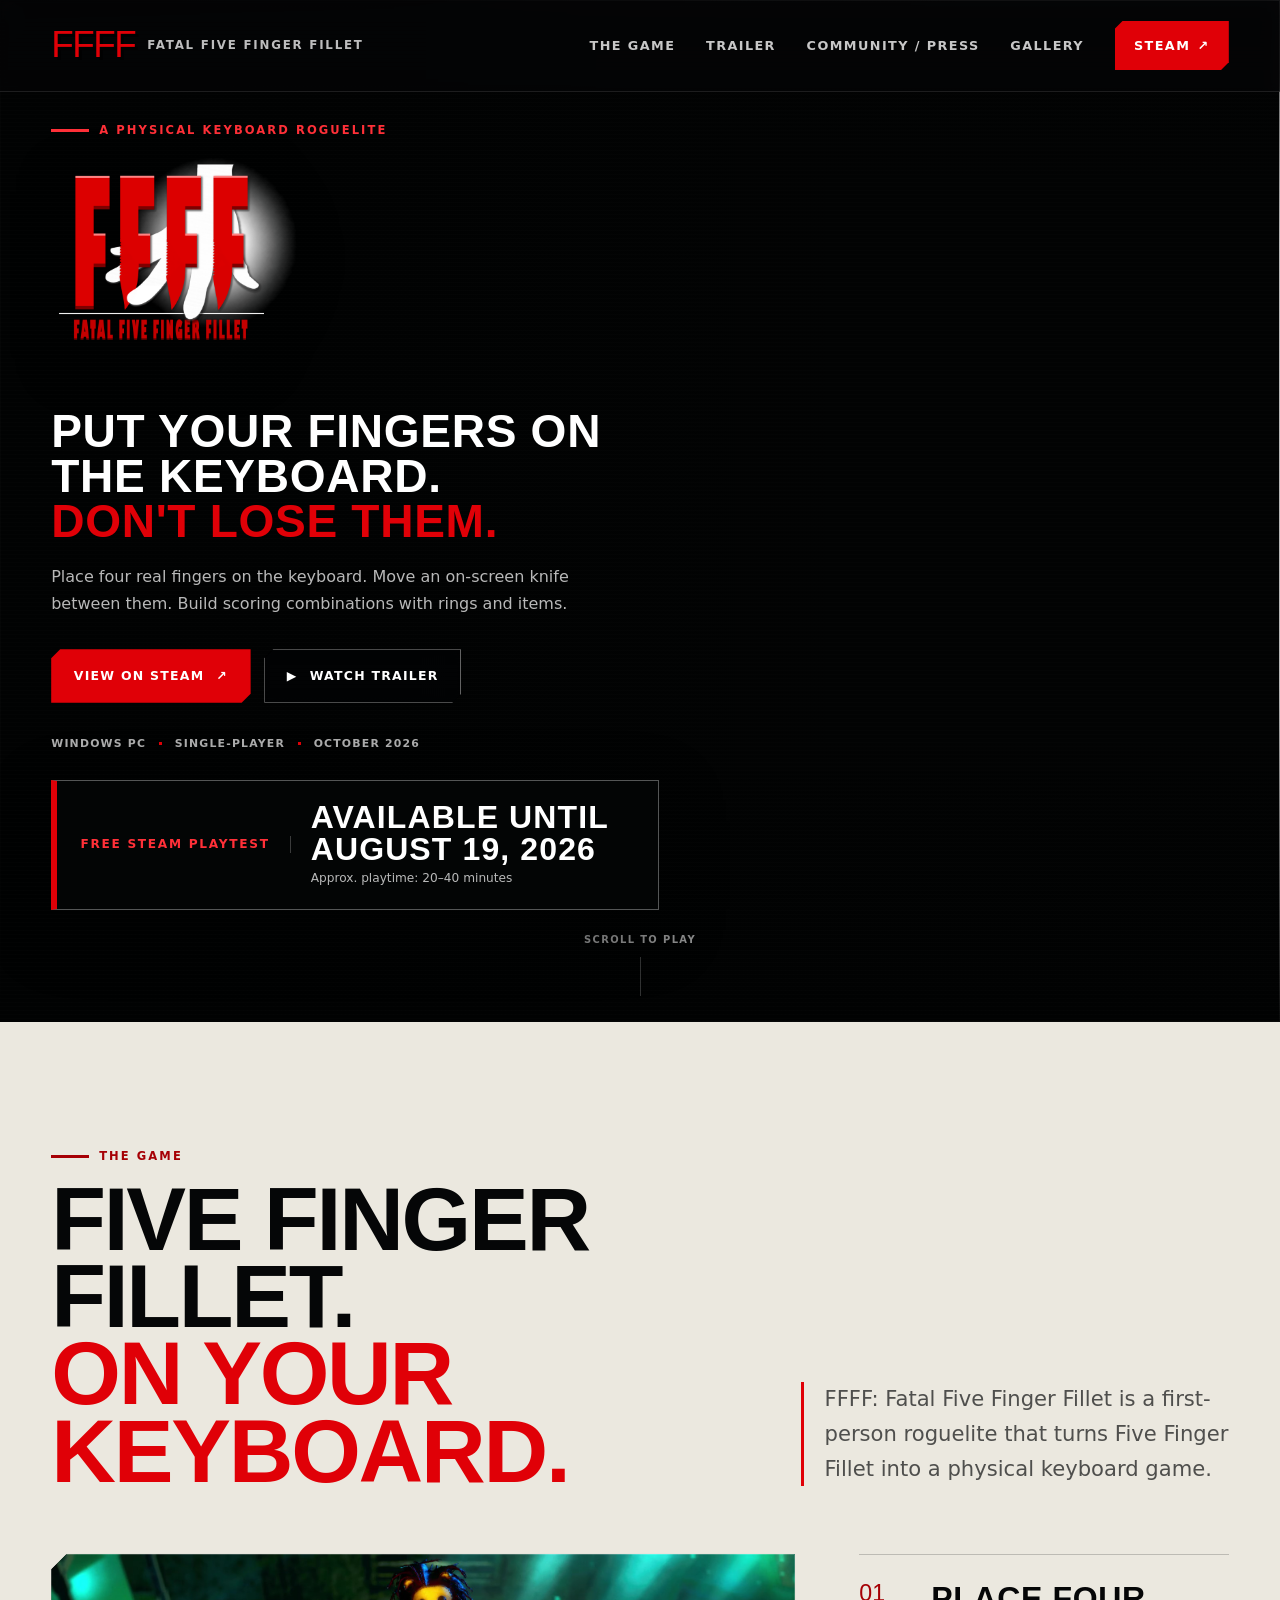
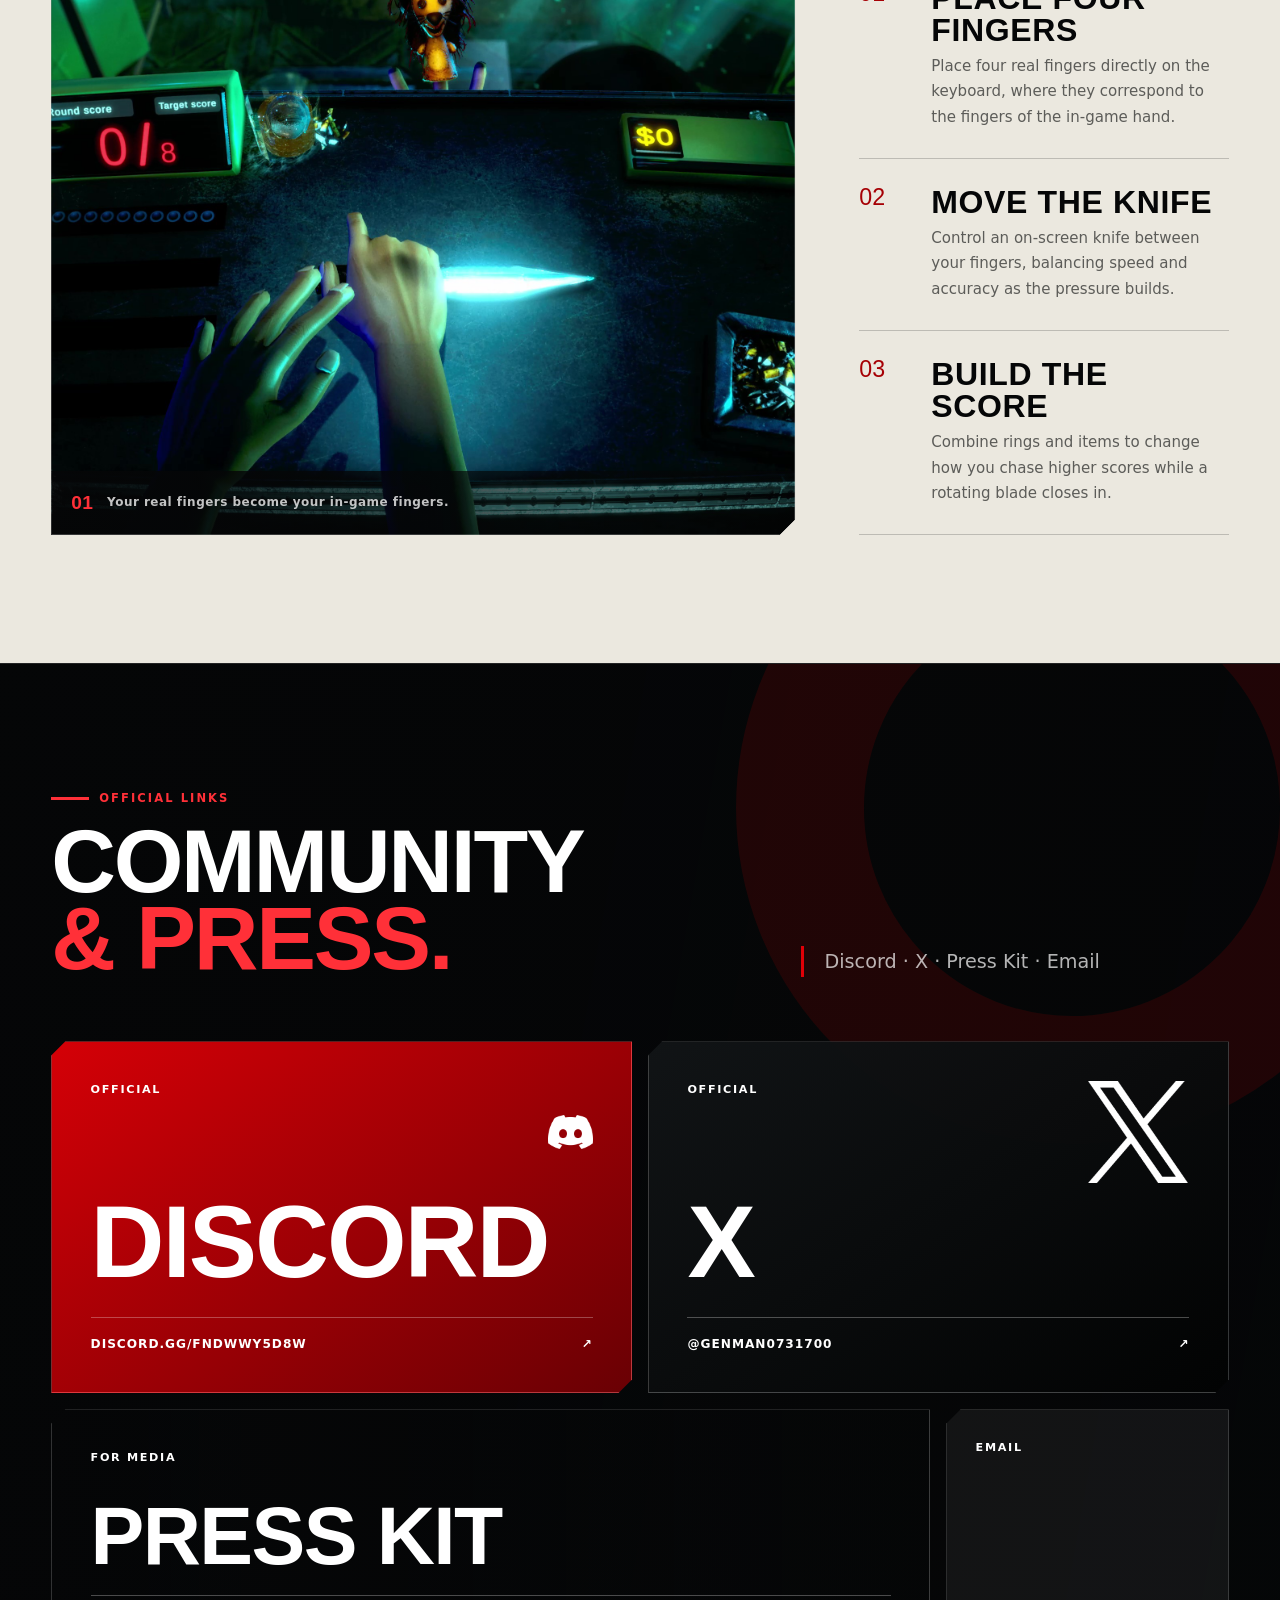
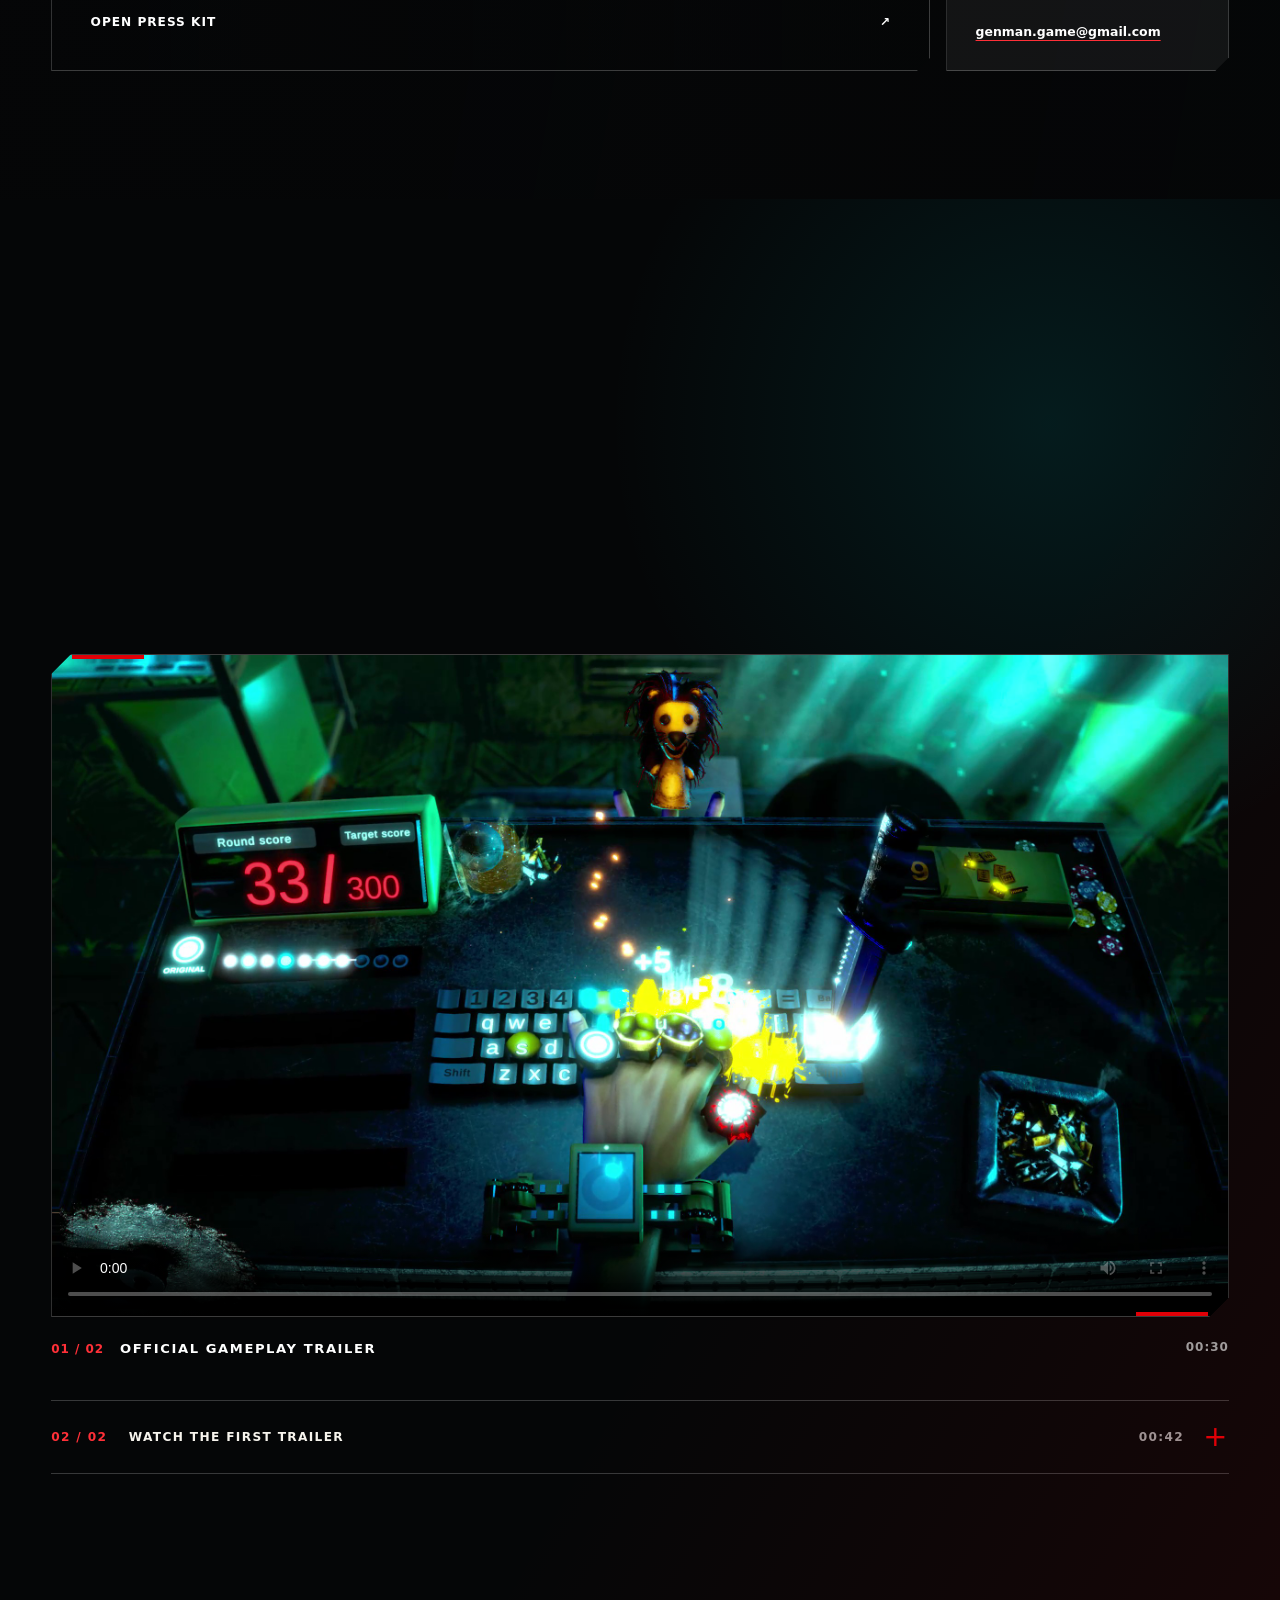
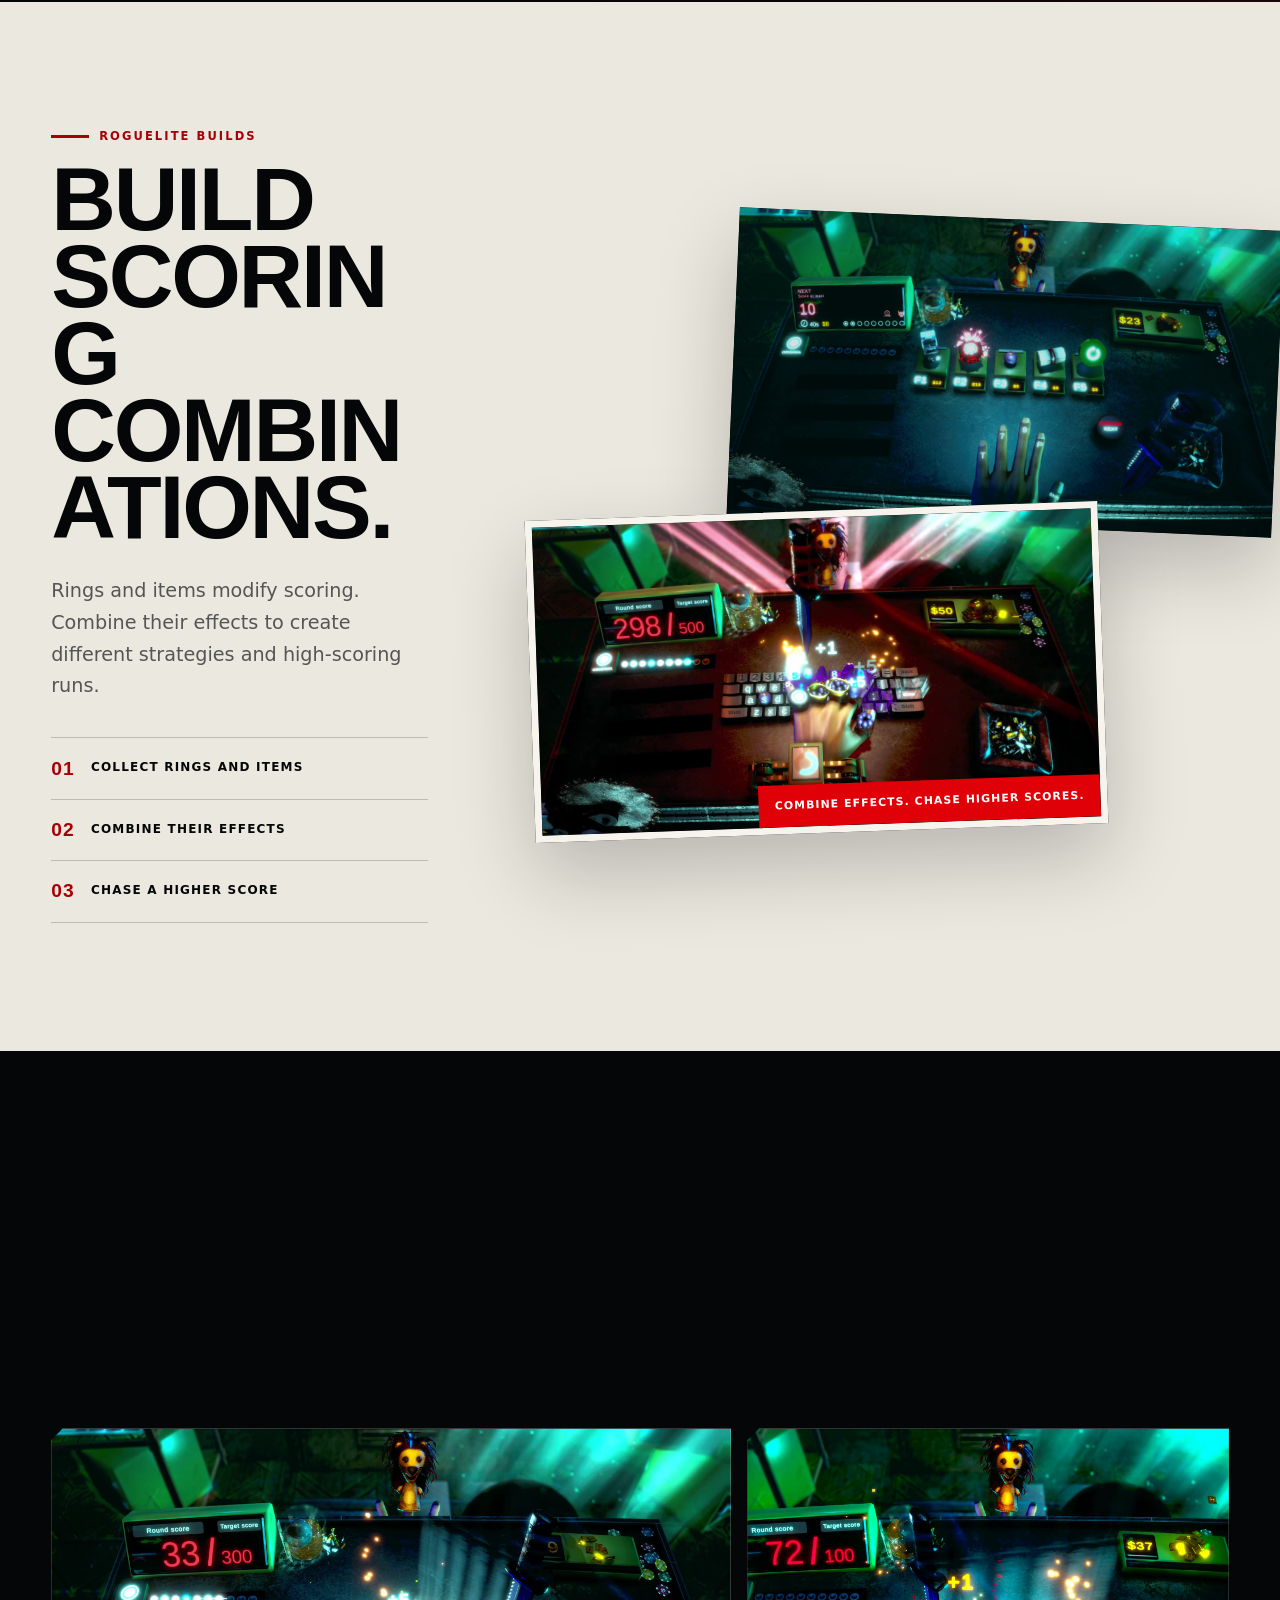
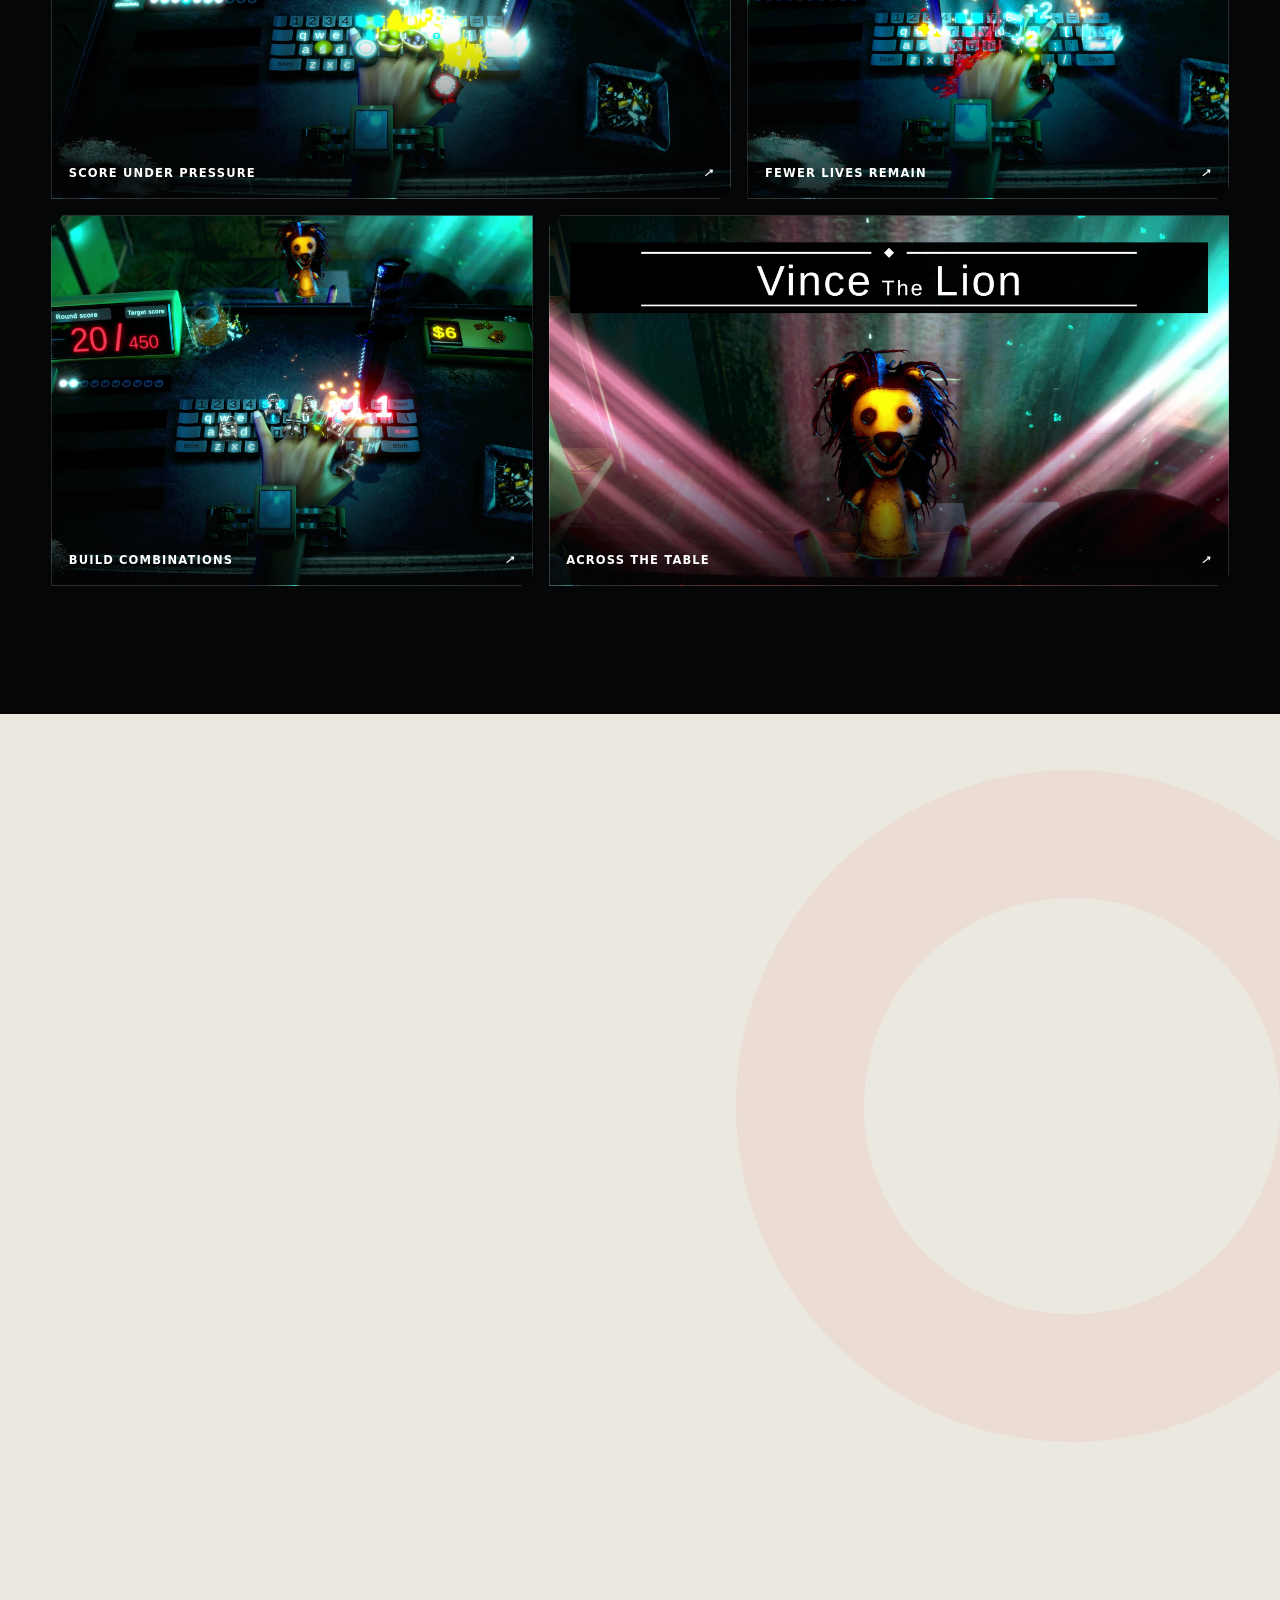
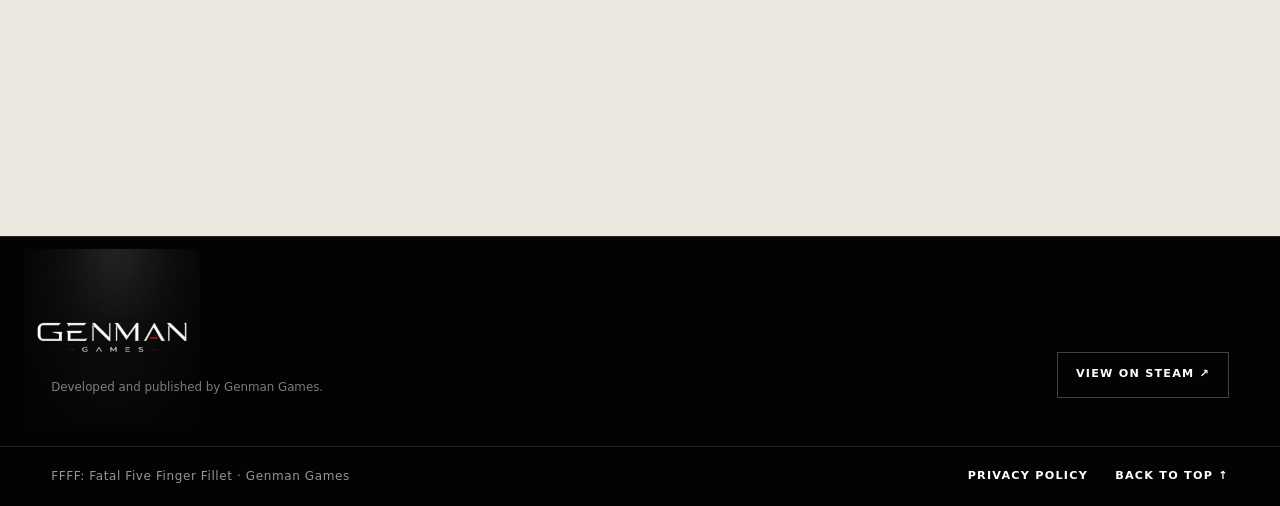
==== docs/index.html @ 9674a365 "FFFF Website" ====
<!doctype html>
<html lang="en" class="no-js">
  <head>
    <meta charset="utf-8">
    <meta name="viewport" content="width=device-width, initial-scale=1">
    <meta
      name="description"
      content="FFFF: Fatal Five Finger Fillet is a first-person roguelite that turns Five Finger Fillet into a physical keyboard game. Coming to Windows PC on Steam in October 2026."
    >
    <meta name="theme-color" content="#050607">
    <title>FFFF: Fatal Five Finger Fillet — Official Site</title>
    <link rel="icon" type="image/png" href="./Assets/01_Logos/Character_Icon.png">
    <link rel="stylesheet" href="./styles.css">
    <script>
      document.documentElement.classList.replace('no-js', 'js');
    </script>
    <script src="./script.js" defer></script>
  </head>
  <body>
    <a class="skip-link" href="#main-content">Skip to main content</a>

    <header class="site-header" data-site-header>
      <div class="site-header__inner shell">
        <a class="site-brand" href="#top" aria-label="FFFF: Fatal Five Finger Fillet — home">
          <span class="site-brand__mark" aria-hidden="true">FFFF</span>
          <span class="site-brand__name">Fatal Five Finger Fillet</span>
        </a>

        <button
          class="menu-toggle"
          type="button"
          aria-expanded="false"
          aria-controls="site-navigation"
          data-menu-toggle
        >
          <span class="menu-toggle__label">Menu</span>
          <span class="menu-toggle__icon" aria-hidden="true"><i></i><i></i></span>
        </button>

        <nav class="site-nav" id="site-navigation" aria-label="Primary navigation" data-site-nav>
          <a href="#game">The game</a>
          <a href="#trailer">Trailer</a>
          <a href="#community">Community / Press</a>
          <a href="#gallery">Gallery</a>
          <a class="site-nav__steam" href="https://store.steampowered.com/app/2905730" target="_blank" rel="noopener noreferrer">
            Steam <span aria-hidden="true">↗</span><span class="sr-only"> (opens in a new tab)</span>
          </a>
        </nav>
      </div>
    </header>

    <main id="main-content">
      <section class="hero" id="top" aria-labelledby="hero-title">
        <picture class="hero__media" aria-hidden="true">
          <img
            src="./Assets/02_KeyArt/Main.png"
            width="2547"
            height="1433"
            alt=""
            fetchpriority="high"
          >
        </picture>

        <div class="hero__scrim" aria-hidden="true"></div>
        <div class="hero__content shell">
          <div class="hero__copy is-visible" data-reveal>
            <p class="eyebrow"><span></span>A physical keyboard roguelite</p>
            <h1 class="sr-only" id="hero-title">FFFF: Fatal Five Finger Fillet</h1>
            <div class="hero__logo-frame" aria-hidden="true">
              <img src="./Assets/01_Logos/FFFF_Logo.png" width="1800" height="1800" alt="">
            </div>
            <p class="hero__tagline"><span>Put your fingers on the keyboard.</span><br><strong>Don't lose them.</strong></p>
            <p class="hero__summary">
              Place four real fingers on the keyboard. Move an on-screen knife between them. Build scoring combinations with rings and items.
            </p>

            <div class="hero__actions">
              <a class="button button--primary" href="https://store.steampowered.com/app/2905730" target="_blank" rel="noopener noreferrer">
                <span>View on Steam</span><span aria-hidden="true">↗</span><span class="sr-only"> (opens in a new tab)</span>
              </a>
              <a class="button button--ghost" href="#trailer"><span aria-hidden="true">▶</span> Watch trailer</a>
            </div>

            <ul class="hero__facts" aria-label="Game summary">
              <li>Windows PC</li>
              <li>Single-player</li>
              <li>October 2026</li>
            </ul>

            <!-- PLAYTEST NOTICE START — delete this entire block when the playtest ends. -->
            <aside class="playtest-banner" aria-label="Current Steam Playtest information">
              <span class="playtest-banner__label">Free Steam Playtest</span>
              <strong>Available until August 19, 2026</strong>
              <span class="playtest-banner__meta">Approx. playtime: 20–40 minutes</span>
            </aside>
            <!-- PLAYTEST NOTICE END -->
          </div>
        </div>

        <a class="hero__scroll" href="#game" aria-label="Continue to game overview">
          <span>Scroll to play</span><i aria-hidden="true"></i>
        </a>
      </section>

      <section class="intro section" id="game" aria-labelledby="game-title">
        <div class="shell">
          <div class="section-heading section-heading--split" data-reveal>
            <div>
              <p class="eyebrow"><span></span>The game</p>
              <h2 id="game-title">Five Finger Fillet.<br><em>On your keyboard.</em></h2>
            </div>
            <p class="section-heading__lead">
              FFFF: Fatal Five Finger Fillet is a first-person roguelite that turns Five Finger Fillet into a physical keyboard game.
            </p>
          </div>

          <div class="how-grid">
            <figure class="media-card media-card--large" data-reveal>
              <img
                src="./Assets/03_Screenshots/FFFF_Screenshot_07.jpg"
                width="2560"
                height="1440"
                alt="A first-person game view with two hands on a table and a glowing knife between them at the beginning of a run"
                loading="lazy"
              >
              <figcaption><span>01</span> Your real fingers become your in-game fingers.</figcaption>
            </figure>

            <ol class="how-list" aria-label="How it plays">
              <li data-reveal>
                <span class="how-list__number">01</span>
                <div>
                  <h3>Place four fingers</h3>
                  <p>Place four real fingers directly on the keyboard, where they correspond to the fingers of the in-game hand.</p>
                </div>
              </li>
              <li data-reveal>
                <span class="how-list__number">02</span>
                <div>
                  <h3>Move the knife</h3>
                  <p>Control an on-screen knife between your fingers, balancing speed and accuracy as the pressure builds.</p>
                </div>
              </li>
              <li data-reveal>
                <span class="how-list__number">03</span>
                <div>
                  <h3>Build the score</h3>
                  <p>Combine rings and items to change how you chase higher scores while a rotating blade closes in.</p>
                </div>
              </li>
            </ol>
          </div>
        </div>
      </section>

      <section class="community section section--ink" id="community" aria-labelledby="community-title">
        <div class="community__glow" aria-hidden="true"></div>
        <div class="shell">
          <div class="section-heading section-heading--split" data-reveal>
            <div>
              <p class="eyebrow"><span></span>Official links</p>
              <h2 id="community-title">Community<br><em>&amp; press.</em></h2>
            </div>
            <p class="community__lead">Discord · X · Press Kit · Email</p>
          </div>

          <div class="community-grid">
            <a class="community-card community-card--primary" href="https://discord.gg/FNDWWy5d8W" target="_blank" rel="noopener noreferrer" data-reveal>
              <span class="community-card__label">Official</span>
              <img src="./Assets/Logos/Discord-Symbol-White.png" width="528" height="400" alt="" loading="lazy">
              <strong>Discord</strong>
              <span class="community-card__link">discord.gg/FNDWWy5d8W <b aria-hidden="true">↗</b><span class="sr-only"> (opens in a new tab)</span></span>
            </a>

            <a class="community-card community-card--primary" href="https://x.com/GENMAN0731700" target="_blank" rel="noopener noreferrer" data-reveal>
              <span class="community-card__label">Official</span>
              <img src="./Assets/Logos/X-logo-white.png" width="2400" height="2453" alt="" loading="lazy">
              <strong>X</strong>
              <span class="community-card__link">@GENMAN0731700 <b aria-hidden="true">↗</b><span class="sr-only"> (opens in a new tab)</span></span>
            </a>

            <a class="community-card community-card--press" href="https://drive.google.com/drive/u/0/folders/11Gg4CQXR4QYR6BFq9qX-Zm8r5zES4rhz" target="_blank" rel="noopener noreferrer" data-reveal>
              <span class="community-card__label">For media</span>
              <strong>Press Kit</strong>
              <span class="community-card__link">Open press kit <b aria-hidden="true">↗</b><span class="sr-only"> (opens in a new tab)</span></span>
            </a>

            <address class="community-card community-card--email" data-reveal>
              <span class="community-card__label">Email</span>
              <a href="mailto:genman.game@gmail.com">genman.game@gmail.com</a>
            </address>
          </div>
        </div>
      </section>

      <section class="trailer section section--ink" id="trailer" aria-labelledby="trailer-title">
        <div class="shell">
          <div class="section-heading" data-reveal>
            <p class="eyebrow"><span></span>Official video</p>
            <h2 id="trailer-title">See the pressure build.</h2>
          </div>

          <div class="featured-video" data-reveal>
            <div class="featured-video__frame">
              <video
                controls
                playsinline
                preload="metadata"
                poster="./Assets/03_Screenshots/FFFF_Screenshot_01.jpg"
                aria-label="Official FFFF gameplay trailer"
              >
                <source src="./Assets/05_Video/PV_Movie_01.mp4" type="video/mp4">
                Your browser does not support the video element.
              </video>
            </div>
            <div class="featured-video__meta">
              <div>
                <span class="featured-video__index">01 / 02</span>
                <h3>Official gameplay trailer</h3>
              </div>
              <span>00:30</span>
            </div>
          </div>

          <details class="secondary-trailer" data-reveal>
            <summary>
              <span><b>02 / 02</b> Watch the first trailer</span>
              <span class="secondary-trailer__duration">00:42</span>
            </summary>
            <div class="secondary-trailer__video">
              <video
                controls
                playsinline
                preload="none"
                poster="./Assets/02_KeyArt/MainCupsul.png"
                aria-label="First FFFF gameplay trailer"
              >
                <source src="./Assets/05_Video/FFFFFirstTrailer%20.mp4" type="video/mp4">
                Your browser does not support the video element.
              </video>
            </div>
          </details>
        </div>
      </section>

      <section class="builds section" aria-labelledby="builds-title">
        <div class="shell builds__grid">
          <div class="builds__copy" data-reveal>
            <p class="eyebrow"><span></span>Roguelite builds</p>
            <h2 id="builds-title">Build scoring combinations.</h2>
            <p class="builds__lead">
              Rings and items modify scoring. Combine their effects to create different strategies and high-scoring runs.
            </p>
            <ul class="signal-list">
              <li><span>01</span>Collect rings and items</li>
              <li><span>02</span>Combine their effects</li>
              <li><span>03</span>Chase a higher score</li>
            </ul>
          </div>

          <div class="builds__visual" data-reveal>
            <figure class="builds__image builds__image--back">
              <img
                src="./Assets/03_Screenshots/FFFF_Screenshot_02.jpg"
                width="2560"
                height="1440"
                alt="A selection screen with five priced items and control keys shown on the in-game fingers"
                loading="lazy"
              >
            </figure>
            <figure class="builds__image builds__image--front">
              <img
                src="./Assets/03_Screenshots/FFFF_Screenshot_03.jpg"
                width="2560"
                height="1440"
                alt="A ring-covered hand scoring points as the knife moves between its fingers"
                loading="lazy"
              >
              <figcaption>Combine effects. Chase higher scores.</figcaption>
            </figure>
          </div>
        </div>
      </section>

      <section class="gallery section section--ink" id="gallery" aria-labelledby="gallery-title">
        <div class="shell">
          <div class="section-heading section-heading--split" data-reveal>
            <div>
              <p class="eyebrow"><span></span>Screenshots</p>
              <h2 id="gallery-title">Inside the game.</h2>
            </div>
            <p class="section-heading__aside">Select an image to view it full screen.</p>
          </div>

          <div class="gallery__grid" data-gallery>
            <button
              class="gallery__item gallery__item--wide"
              type="button"
              data-full="./Assets/03_Screenshots/FFFF_Screenshot_01.jpg"
              data-caption="The knife moves between the fingers while scoring effects fill the table."
              aria-label="Open screenshot: scoring during a Five Finger Fillet round"
              data-reveal
            >
              <img src="./Assets/03_Screenshots/FFFF_Screenshot_01.jpg" width="2560" height="1440" alt="Scoring effects appear as the knife moves between the in-game fingers" loading="lazy">
              <span>Score under pressure <i aria-hidden="true">↗</i></span>
            </button>
            <button
              class="gallery__item"
              type="button"
              data-full="./Assets/03_Screenshots/FFFF_Screenshot_05.jpg"
              data-caption="A mistake costs a finger, but the run continues."
              aria-label="Open screenshot: continuing a run after losing a finger"
              data-reveal
            >
              <img src="./Assets/03_Screenshots/FFFF_Screenshot_05.jpg" width="2560" height="1440" alt="A damaged in-game hand continues scoring beside the knife" loading="lazy">
              <span>Fewer lives remain <i aria-hidden="true">↗</i></span>
            </button>
            <button
              class="gallery__item"
              type="button"
              data-full="./Assets/03_Screenshots/FFFF_Screenshot_08.jpg"
              data-caption="Rings and items alter the scoring possibilities of a run."
              aria-label="Open screenshot: a hand equipped with multiple rings and items"
              data-reveal
            >
              <img src="./Assets/03_Screenshots/FFFF_Screenshot_08.jpg" width="2560" height="1440" alt="A hand wearing many rings scores while the knife moves between its fingers" loading="lazy">
              <span>Build combinations <i aria-hidden="true">↗</i></span>
            </button>
            <button
              class="gallery__item gallery__item--wide"
              type="button"
              data-full="./Assets/03_Screenshots/FFFF_Screenshot_06.jpg"
              data-caption="A lion finger puppet waits across the table."
              aria-label="Open screenshot: a lion finger puppet under spotlights"
              data-reveal
            >
              <img src="./Assets/03_Screenshots/FFFF_Screenshot_06.jpg" width="2560" height="1440" alt="A button-eyed lion finger puppet stands beneath crossing spotlights" loading="lazy">
              <span>Across the table <i aria-hidden="true">↗</i></span>
            </button>
          </div>
        </div>
      </section>

      <section class="steam section" id="steam" aria-labelledby="steam-title">
        <div class="shell steam__panel" data-reveal>
          <div class="steam__art">
              <img
                src="./Assets/02_KeyArt/LibraryCupsul.png"
              width="600"
              height="900"
              alt="FFFF key art with the official logo above a button-eyed lion finger puppet"
              loading="lazy"
              >
          </div>

          <div class="steam__content">
            <p class="eyebrow"><span></span>Coming to Steam</p>
            <h2 id="steam-title">Put your fingers on the keyboard. Don't lose them.</h2>

            <dl class="factsheet">
              <div><dt>Release</dt><dd>October 2026</dd></div>
              <div><dt>Platform</dt><dd>Windows PC (Steam)</dd></div>
              <div><dt>Players</dt><dd>Single-player</dd></div>
              <div><dt>Input</dt><dd>Physical keyboard required</dd></div>
              <div><dt>Genre</dt><dd>Roguelike, Horror</dd></div>
              <div><dt>Price</dt><dd>TBA</dd></div>
            </dl>

            <a class="button button--primary button--large" href="https://store.steampowered.com/app/2905730" target="_blank" rel="noopener noreferrer">
              <span>Open the Steam page</span><span aria-hidden="true">↗</span><span class="sr-only"> (opens in a new tab)</span>
            </a>
          </div>
        </div>
      </section>
    </main>

    <footer class="site-footer">
      <div class="shell site-footer__top">
        <div class="site-footer__brand">
          <img src="./Assets/01_Logos/GenmanGames_Logo.png" width="1254" height="1254" alt="Genman Games" loading="lazy">
          <p>Developed and published by Genman Games.</p>
        </div>
        <a class="site-footer__steam" href="https://store.steampowered.com/app/2905730" target="_blank" rel="noopener noreferrer">View on Steam <span aria-hidden="true">↗</span><span class="sr-only"> (opens in a new tab)</span></a>
      </div>
      <div class="shell site-footer__bottom">
        <p>FFFF: Fatal Five Finger Fillet · Genman Games</p>
        <nav class="site-footer__legal" aria-label="Legal and utility links">
          <a href="./privacy-policy.html">Privacy Policy</a>
          <a href="#top">Back to top <span aria-hidden="true">↑</span></a>
        </nav>
      </div>
    </footer>

    <dialog class="lightbox" data-lightbox aria-labelledby="lightbox-caption">
      <button class="lightbox__close" type="button" aria-label="Close image viewer" data-lightbox-close>Close <span aria-hidden="true">×</span></button>
      <button class="lightbox__nav lightbox__nav--previous" type="button" aria-label="Previous screenshot" data-lightbox-previous><span aria-hidden="true">←</span></button>
      <figure>
        <img src="./Assets/03_Screenshots/FFFF_Screenshot_01.jpg" alt="" width="2560" height="1440" data-lightbox-image>
        <figcaption id="lightbox-caption" aria-live="polite" data-lightbox-caption></figcaption>
      </figure>
      <button class="lightbox__nav lightbox__nav--next" type="button" aria-label="Next screenshot" data-lightbox-next><span aria-hidden="true">→</span></button>
    </dialog>
  </body>
</html>
---- docs/styles.css ----
:root {
  --ink: #050607;
  --ink-soft: #0c1012;
  --paper: #ebe8df;
  --paper-bright: #f7f4ed;
  --red: #e00007;
  --red-bright: #ff3038;
  --red-dark: #a60005;
  --cyan: #72f5f3;
  --line-dark: rgba(5, 6, 7, 0.2);
  --line-light: rgba(255, 255, 255, 0.2);
  --header-height: 92px;
  --shell: 1280px;
  --gutter: clamp(1rem, 4vw, 3.5rem);
  --display: Impact, Haettenschweiler, "Arial Narrow Bold", "Arial Narrow", sans-serif;
  --body: Inter, ui-sans-serif, system-ui, -apple-system, BlinkMacSystemFont, "Segoe UI", sans-serif;
}

*,
*::before,
*::after {
  box-sizing: border-box;
}

html {
  color-scheme: dark;
  scroll-behavior: smooth;
  scroll-padding-top: calc(var(--header-height) + 1rem);
}

body {
  margin: 0;
  overflow-x: clip;
  background: var(--ink);
  color: var(--paper-bright);
  font-family: var(--body);
  font-size: 1rem;
  line-height: 1.65;
  text-rendering: optimizeLegibility;
}

body.menu-open,
body.lightbox-open {
  overflow: hidden;
}

img,
video {
  display: block;
  max-width: 100%;
}

a {
  color: inherit;
}

button,
summary {
  font: inherit;
}

button {
  color: inherit;
}

button,
a,
summary {
  -webkit-tap-highlight-color: transparent;
}

:focus-visible {
  outline: 3px solid var(--cyan);
  outline-offset: 4px;
}

.button:focus-visible,
.site-nav__steam:focus-visible,
.gallery__item:focus-visible {
  outline: 0;
  box-shadow: inset 0 0 0 3px var(--cyan), 0 0 0 3px var(--ink);
}

::selection {
  background: var(--red);
  color: #fff;
}

.shell {
  width: min(100%, calc(var(--shell) + (var(--gutter) * 2)));
  margin-inline: auto;
  padding-inline: var(--gutter);
}

.sr-only {
  position: absolute !important;
  width: 1px !important;
  height: 1px !important;
  padding: 0 !important;
  margin: -1px !important;
  overflow: hidden !important;
  clip: rect(0, 0, 0, 0) !important;
  white-space: nowrap !important;
  border: 0 !important;
}

.skip-link {
  position: fixed;
  z-index: 1000;
  top: 0.75rem;
  left: 0.75rem;
  padding: 0.75rem 1rem;
  background: var(--paper-bright);
  color: var(--ink);
  font-weight: 800;
  transform: translateY(-150%);
  transition: transform 180ms ease;
}

.skip-link:focus {
  transform: translateY(0);
}

.site-header {
  position: fixed;
  z-index: 100;
  top: 0;
  right: 0;
  left: 0;
  height: var(--header-height);
  border-bottom: 1px solid rgba(255, 255, 255, 0.1);
  background: rgba(5, 6, 7, 0.66);
  backdrop-filter: blur(8px);
  transition: background-color 220ms ease, border-color 220ms ease, backdrop-filter 220ms ease;
}

.site-header.is-scrolled,
.site-header.menu-active {
  border-color: var(--line-light);
  background: rgba(5, 6, 7, 0.9);
  backdrop-filter: blur(14px);
}

.site-header__inner {
  display: flex;
  align-items: center;
  justify-content: space-between;
  height: 100%;
}

.site-brand {
  display: inline-flex;
  align-items: center;
  gap: 0.75rem;
  min-width: 0;
  color: #fff;
  text-decoration: none;
}

.site-brand__mark {
  color: var(--red);
  font-family: var(--display);
  font-size: 2.3rem;
  line-height: 1;
  letter-spacing: -0.04em;
  text-shadow: 0.08em 0.08em 0 rgba(0, 0, 0, 0.6);
}

.site-brand__name {
  overflow: hidden;
  max-width: 14rem;
  color: rgba(255, 255, 255, 0.74);
  font-size: 0.74rem;
  font-weight: 750;
  line-height: 1;
  letter-spacing: 0.15em;
  text-overflow: ellipsis;
  text-transform: uppercase;
  white-space: nowrap;
}

.site-nav {
  display: flex;
  align-items: center;
  gap: clamp(1.2rem, 2.4vw, 2.4rem);
}

.site-nav a {
  position: relative;
  color: rgba(255, 255, 255, 0.78);
  font-size: 0.8rem;
  font-weight: 800;
  letter-spacing: 0.11em;
  text-decoration: none;
  text-transform: uppercase;
}

.site-nav a:not(.site-nav__steam)::after {
  position: absolute;
  right: 0;
  bottom: -0.45rem;
  left: 0;
  height: 2px;
  background: var(--red);
  content: "";
  transform: scaleX(0);
  transform-origin: right;
  transition: transform 180ms ease;
}

.site-nav a:hover,
.site-nav a:focus-visible {
  color: #fff;
}

.site-nav a:not(.site-nav__steam):hover::after,
.site-nav a:not(.site-nav__steam):focus-visible::after {
  transform: scaleX(1);
  transform-origin: left;
}

.site-nav__steam {
  display: inline-flex;
  align-items: center;
  gap: 0.45rem;
  min-height: 3.1rem;
  padding: 0.65rem 1.2rem;
  background: var(--red);
  color: #fff !important;
  clip-path: polygon(8px 0, 100% 0, 100% calc(100% - 8px), calc(100% - 8px) 100%, 0 100%, 0 8px);
}

.menu-toggle {
  display: none;
  align-items: center;
  gap: 0.8rem;
  min-height: 44px;
  border: 0;
  background: transparent;
  cursor: pointer;
}

.menu-toggle__label {
  font-size: 0.7rem;
  font-weight: 800;
  letter-spacing: 0.13em;
  text-transform: uppercase;
}

.menu-toggle__icon {
  position: relative;
  display: block;
  width: 1.65rem;
  height: 1rem;
}

.menu-toggle__icon i {
  position: absolute;
  right: 0;
  display: block;
  width: 100%;
  height: 2px;
  background: #fff;
  transition: top 180ms ease, transform 180ms ease;
}

.menu-toggle__icon i:first-child {
  top: 0.15rem;
}

.menu-toggle__icon i:last-child {
  top: 0.75rem;
  width: 70%;
}

.menu-toggle[aria-expanded="true"] .menu-toggle__icon i:first-child {
  top: 0.45rem;
  transform: rotate(45deg);
}

.menu-toggle[aria-expanded="true"] .menu-toggle__icon i:last-child {
  top: 0.45rem;
  width: 100%;
  transform: rotate(-45deg);
}

.hero {
  position: relative;
  min-height: clamp(760px, 94svh, 940px);
  overflow: hidden;
  isolation: isolate;
  background: #020303;
}

.hero__media,
.hero__media img,
.hero__scrim {
  position: absolute;
  inset: 0;
  width: 100%;
  height: 100%;
}

.hero__media {
  z-index: -3;
  display: block;
  margin: 0;
}

.hero__media img {
  object-fit: cover;
  object-position: 55% center;
}

.hero__scrim {
  z-index: -2;
  background:
    linear-gradient(90deg, rgba(1, 2, 2, 0.98) 0%, rgba(1, 2, 2, 0.86) 31%, rgba(1, 2, 2, 0.24) 58%, rgba(1, 2, 2, 0.05) 75%),
    linear-gradient(180deg, rgba(1, 2, 2, 0.58) 0%, transparent 24%, transparent 67%, rgba(1, 2, 2, 0.96) 100%);
}

.hero::after {
  position: absolute;
  z-index: -1;
  inset: 0;
  background-image: repeating-linear-gradient(0deg, transparent 0, transparent 3px, rgba(255, 255, 255, 0.018) 4px);
  content: "";
  pointer-events: none;
}

.hero__content {
  display: grid;
  grid-template-columns: minmax(0, 650px) 1fr;
  align-items: center;
  min-height: clamp(860px, 100svh, 1040px);
  padding-top: calc(var(--header-height) + 2rem);
  padding-bottom: 7rem;
}

.hero__copy {
  position: relative;
  z-index: 2;
  min-width: 0;
  max-width: 650px;
}

.eyebrow {
  display: flex;
  align-items: center;
  gap: 0.65rem;
  margin: 0 0 1.1rem;
  color: var(--red-dark);
  font-size: 0.72rem;
  font-weight: 850;
  letter-spacing: 0.18em;
  line-height: 1.2;
  text-transform: uppercase;
}

.eyebrow > span {
  display: inline-block;
  width: 2.35rem;
  height: 3px;
  background: currentColor;
}

.hero .eyebrow,
.section--ink .eyebrow,
.steam__content .eyebrow {
  color: var(--red-bright);
}

.hero__logo-frame {
  width: min(24vw, 345px);
  margin: clamp(-4rem, -5vw, -3.2rem) 0 0.65rem -2.7rem;
}

.hero__logo-frame img {
  width: 100%;
  height: auto;
  filter: drop-shadow(0 1rem 1.7rem rgba(0, 0, 0, 0.75));
}

.hero__tagline {
  max-width: 44rem;
  margin: 0 0 1.15rem;
  color: #fff;
  font-family: var(--display);
  font-size: clamp(2.35rem, 3.6vw, 3.8rem);
  font-weight: 900;
  letter-spacing: 0.015em;
  line-height: 0.98;
  text-transform: uppercase;
  overflow-wrap: anywhere;
}

.hero__tagline strong {
  color: var(--red);
  font-weight: inherit;
}

.hero__summary {
  max-width: 36rem;
  margin: 0;
  color: rgba(255, 255, 255, 0.72);
  font-size: clamp(0.98rem, 1.25vw, 1.1rem);
  line-height: 1.7;
}

.hero__actions {
  display: flex;
  flex-wrap: wrap;
  gap: 0.85rem;
  margin-top: 2rem;
}

.button {
  position: relative;
  display: inline-flex;
  align-items: center;
  justify-content: center;
  gap: 0.75rem;
  min-height: 3.35rem;
  padding: 0.8rem 1.35rem;
  border: 1px solid transparent;
  font-size: 0.78rem;
  font-weight: 850;
  letter-spacing: 0.1em;
  line-height: 1;
  text-decoration: none;
  text-transform: uppercase;
  transition: color 180ms ease, background-color 180ms ease, border-color 180ms ease, transform 180ms ease;
  clip-path: polygon(9px 0, 100% 0, 100% calc(100% - 9px), calc(100% - 9px) 100%, 0 100%, 0 9px);
}

.button:hover {
  transform: translateY(-2px);
}

.button--primary {
  background: var(--red);
  color: #fff;
}

.button--primary:hover,
.button--primary:focus-visible {
  background: var(--red-dark);
}

.button--ghost {
  border-color: rgba(255, 255, 255, 0.38);
  background: rgba(5, 6, 7, 0.3);
  color: #fff;
  backdrop-filter: blur(6px);
}

.button--ghost:hover,
.button--ghost:focus-visible {
  border-color: #fff;
  background: #fff;
  color: var(--ink);
}

.button--large {
  min-height: 4rem;
  padding-inline: 1.7rem;
}

.hero__facts {
  display: flex;
  flex-wrap: wrap;
  gap: 0;
  margin: 2rem 0 0;
  padding: 0;
  color: rgba(255, 255, 255, 0.68);
  font-size: 0.68rem;
  font-weight: 800;
  letter-spacing: 0.11em;
  list-style: none;
  text-transform: uppercase;
}

.hero__facts li {
  display: flex;
  align-items: center;
}

.hero__facts li:not(:last-child)::after {
  width: 3px;
  height: 3px;
  margin-inline: 0.8rem;
  background: var(--red);
  content: "";
}

.playtest-banner {
  position: relative;
  display: grid;
  grid-template-columns: auto 1fr;
  align-items: center;
  gap: 0.2rem 1.25rem;
  width: min(100%, 38rem);
  margin-top: 1.7rem;
  padding: 1.25rem 1.45rem 1.3rem;
  border: 1px solid rgba(255, 255, 255, 0.32);
  border-left: 6px solid var(--red);
  background: rgba(4, 6, 7, 0.84);
  box-shadow: 0 1.25rem 4rem rgba(0, 0, 0, 0.42);
  backdrop-filter: blur(12px);
}

.playtest-banner span,
.playtest-banner strong {
  display: block;
}

.playtest-banner__label {
  grid-row: 1 / span 2;
  padding-right: 1.25rem;
  border-right: 1px solid rgba(255, 255, 255, 0.22);
  color: var(--red-bright);
  font-size: 0.76rem;
  font-weight: 900;
  letter-spacing: 0.14em;
  line-height: 1.35;
  text-transform: uppercase;
}

.playtest-banner strong {
  color: #fff;
  font-family: var(--display);
  font-size: clamp(1.55rem, 2.5vw, 2.25rem);
  letter-spacing: 0.035em;
  line-height: 1;
  text-transform: uppercase;
}

.playtest-banner__meta {
  color: rgba(255, 255, 255, 0.72);
  font-size: 0.76rem;
}

.hero__scroll {
  position: absolute;
  bottom: 1.65rem;
  left: 50%;
  display: flex;
  flex-direction: column;
  align-items: center;
  gap: 0.55rem;
  color: rgba(255, 255, 255, 0.55);
  font-size: 0.62rem;
  font-weight: 800;
  letter-spacing: 0.14em;
  text-decoration: none;
  text-transform: uppercase;
  transform: translateX(-50%);
}

.hero__scroll i {
  position: relative;
  display: block;
  width: 1px;
  height: 2.4rem;
  overflow: hidden;
  background: rgba(255, 255, 255, 0.2);
}

.hero__scroll i::after {
  position: absolute;
  top: -100%;
  left: 0;
  width: 100%;
  height: 70%;
  background: var(--red);
  content: "";
  animation: scroll-line 1.8s ease-in-out infinite;
}

@keyframes scroll-line {
  0% { transform: translateY(0); }
  100% { transform: translateY(300%); }
}

.section {
  position: relative;
  padding-block: clamp(5.5rem, 10vw, 9rem);
}

.intro,
.builds,
.steam {
  background: var(--paper);
  color: var(--ink);
}

.community {
  isolation: isolate;
  overflow: hidden;
  border-top: 1px solid rgba(255, 255, 255, 0.12);
}

.community::before {
  position: absolute;
  z-index: -2;
  inset: 0;
  background:
    linear-gradient(100deg, rgba(5, 6, 7, 0.99) 0%, rgba(5, 6, 7, 0.92) 48%, rgba(5, 6, 7, 0.72) 100%),
    url("./Assets/02_KeyArt/Main.png") 64% center / cover no-repeat;
  content: "";
}

.community__glow {
  position: absolute;
  z-index: -1;
  top: -12rem;
  right: -8rem;
  width: 42rem;
  height: 42rem;
  border: 8rem solid rgba(224, 0, 7, 0.12);
  border-radius: 50%;
  pointer-events: none;
}

.community .section-heading h2 em {
  color: var(--red-bright);
}

.community__lead {
  max-width: 27rem;
  margin: 0;
  padding-left: 1.3rem;
  border-left: 3px solid var(--red);
  color: rgba(255, 255, 255, 0.7);
  font-size: clamp(1rem, 1.5vw, 1.2rem);
}

.community-grid {
  display: grid;
  grid-template-columns: repeat(12, minmax(0, 1fr));
  gap: 1rem;
}

.community-card {
  position: relative;
  min-width: 0;
  overflow: hidden;
  border: 1px solid rgba(255, 255, 255, 0.22);
  color: #fff;
  text-decoration: none;
  clip-path: polygon(14px 0, 100% 0, 100% calc(100% - 14px), calc(100% - 14px) 100%, 0 100%, 0 14px);
}

.community-card:focus-visible {
  outline: 0;
  box-shadow: inset 0 0 0 3px var(--cyan);
}

.community-card--primary {
  grid-column: span 6;
  display: grid;
  grid-template-columns: 1fr auto;
  grid-template-rows: auto 1fr auto;
  min-height: 22rem;
  padding: clamp(1.5rem, 3vw, 2.5rem);
  background: linear-gradient(145deg, rgba(224, 0, 7, 0.95), rgba(112, 0, 4, 0.94));
  transition: border-color 180ms ease, transform 180ms ease;
}

.community-card--primary:nth-child(2) {
  background: linear-gradient(145deg, rgba(17, 20, 22, 0.98), rgba(2, 3, 3, 0.98));
}

.community-card--primary:hover,
.community-card--primary:focus-visible,
.community-card--press:hover,
.community-card--press:focus-visible {
  border-color: #fff;
  transform: translateY(-0.25rem);
}

.community-card--primary img {
  grid-column: 2;
  grid-row: 1 / span 2;
  align-self: start;
  width: clamp(4rem, 8vw, 7rem);
  height: clamp(4rem, 8vw, 7rem);
  object-fit: contain;
}

.community-card--primary strong,
.community-card--press strong {
  align-self: end;
  font-family: var(--display);
  font-size: clamp(3.8rem, 8vw, 7rem);
  letter-spacing: -0.02em;
  line-height: 0.85;
  text-transform: uppercase;
}

.community-card__label {
  align-self: start;
  color: #fff;
  font-size: 0.7rem;
  font-weight: 900;
  letter-spacing: 0.15em;
  text-transform: uppercase;
}

.community-card__link {
  grid-column: 1 / -1;
  display: flex;
  justify-content: space-between;
  gap: 1rem;
  margin-top: 2rem;
  padding-top: 1rem;
  border-top: 1px solid rgba(255, 255, 255, 0.28);
  font-size: 0.76rem;
  font-weight: 800;
  letter-spacing: 0.08em;
  overflow-wrap: anywhere;
  text-transform: uppercase;
}

.community-card--press {
  grid-column: span 9;
  display: grid;
  min-height: 14rem;
  padding: clamp(1.5rem, 3vw, 2.5rem);
  background:
    linear-gradient(90deg, rgba(5, 6, 7, 0.98), rgba(5, 6, 7, 0.5)),
    url("./Assets/02_KeyArt/Main.png") 64% center / cover no-repeat;
  transition: border-color 180ms ease, transform 180ms ease;
}

.community-card--press strong {
  margin-top: 2.2rem;
  font-size: clamp(3.2rem, 6.3vw, 5.8rem);
}

.community-card--press .community-card__link {
  margin-top: 1.5rem;
}

.community-card--email {
  grid-column: span 3;
  display: flex;
  flex-direction: column;
  justify-content: space-between;
  min-height: 14rem;
  padding: clamp(1.35rem, 2.2vw, 2rem);
  background: rgba(255, 255, 255, 0.055);
  font-style: normal;
}

.community-card--email a {
  font-size: 0.78rem;
  font-weight: 800;
  overflow-wrap: anywhere;
  text-decoration-color: var(--red-bright);
  text-underline-offset: 0.3em;
}

.section--ink {
  background: var(--ink);
  color: var(--paper-bright);
}

.section-heading {
  margin-bottom: clamp(2.5rem, 5vw, 4.5rem);
}

.section-heading--split {
  display: grid;
  grid-template-columns: minmax(0, 1.1fr) minmax(18rem, 0.7fr);
  align-items: end;
  gap: clamp(2rem, 6vw, 7rem);
}

.section-heading h2,
.builds__copy h2,
.steam__content h2 {
  max-width: 12ch;
  margin: 0;
  color: var(--ink);
  font-family: var(--display);
  font-size: clamp(3.2rem, 7vw, 7.2rem);
  font-weight: 900;
  letter-spacing: -0.025em;
  line-height: 0.86;
  text-transform: uppercase;
}

.section-heading h2 em {
  color: var(--red);
  font-style: normal;
}

.section--ink .section-heading h2 {
  color: #fff;
}

.section-heading__lead {
  max-width: 35rem;
  margin: 0 0 0.2rem;
  padding-left: 1.3rem;
  border-left: 3px solid var(--red);
  color: rgba(5, 6, 7, 0.68);
  font-size: clamp(1.05rem, 1.7vw, 1.32rem);
  line-height: 1.65;
}

.section-heading__aside {
  align-self: end;
  margin: 0;
  color: rgba(255, 255, 255, 0.56);
  font-size: 0.78rem;
  letter-spacing: 0.08em;
  text-transform: uppercase;
}

.how-grid {
  display: grid;
  grid-template-columns: minmax(0, 1.45fr) minmax(19rem, 0.72fr);
  align-items: stretch;
  gap: clamp(2rem, 5vw, 5rem);
}

.media-card {
  position: relative;
  margin: 0;
  overflow: hidden;
  background: var(--ink);
  box-shadow: 0 1.8rem 4rem rgba(5, 6, 7, 0.16);
  clip-path: polygon(16px 0, 100% 0, 100% calc(100% - 16px), calc(100% - 16px) 100%, 0 100%, 0 16px);
}

.media-card::after {
  position: absolute;
  inset: 0;
  border: 1px solid rgba(255, 255, 255, 0.2);
  content: "";
  pointer-events: none;
}

.media-card img {
  width: 100%;
  height: 100%;
  min-height: 33rem;
  object-fit: cover;
}

.media-card figcaption {
  position: absolute;
  right: 0;
  bottom: 0;
  left: 0;
  display: flex;
  align-items: center;
  gap: 0.85rem;
  padding: 1rem 1.25rem;
  background: linear-gradient(90deg, rgba(5, 6, 7, 0.95), rgba(5, 6, 7, 0.48));
  color: rgba(255, 255, 255, 0.76);
  font-size: 0.75rem;
  font-weight: 700;
  letter-spacing: 0.04em;
}

.media-card figcaption span {
  color: var(--red-bright);
  font-family: var(--display);
  font-size: 1.2rem;
}

.how-list {
  display: flex;
  flex-direction: column;
  justify-content: center;
  margin: 0;
  padding: 0;
  border-top: 1px solid var(--line-dark);
  list-style: none;
}

.how-list li {
  position: relative;
  display: grid;
  grid-template-columns: 3.4rem 1fr;
  gap: 1.1rem;
  padding-block: 1.7rem;
  border-bottom: 1px solid var(--line-dark);
}

.how-list li::before {
  position: absolute;
  bottom: -1px;
  left: 0;
  width: 0;
  height: 2px;
  background: var(--red);
  content: "";
  transition: width 300ms ease;
}

.how-list li:hover::before {
  width: 100%;
}

.how-list__number {
  color: var(--red-dark);
  font-family: var(--display);
  font-size: 1.45rem;
  line-height: 1;
}

.how-list h3 {
  margin: 0 0 0.5rem;
  font-family: var(--display);
  font-size: clamp(1.55rem, 2.5vw, 2.3rem);
  letter-spacing: 0.02em;
  line-height: 1;
  text-transform: uppercase;
}

.how-list p {
  margin: 0;
  color: rgba(5, 6, 7, 0.62);
  font-size: 0.94rem;
  line-height: 1.7;
}

.trailer {
  overflow: hidden;
}

.trailer::before {
  position: absolute;
  inset: 0;
  background:
    radial-gradient(circle at 82% 16%, rgba(0, 218, 224, 0.1), transparent 28%),
    linear-gradient(120deg, transparent 62%, rgba(224, 0, 7, 0.08));
  content: "";
  pointer-events: none;
}

.featured-video {
  position: relative;
}

.featured-video__frame {
  position: relative;
  overflow: hidden;
  border: 1px solid rgba(255, 255, 255, 0.23);
  background: #000;
  box-shadow: 0 2rem 6rem rgba(0, 0, 0, 0.46);
  clip-path: polygon(20px 0, 100% 0, 100% calc(100% - 20px), calc(100% - 20px) 100%, 0 100%, 0 20px);
}

.featured-video__frame::before,
.featured-video__frame::after {
  position: absolute;
  z-index: 2;
  width: 4.5rem;
  height: 4px;
  background: var(--red);
  content: "";
  pointer-events: none;
}

.featured-video__frame::before {
  top: 0;
  left: 1.25rem;
}

.featured-video__frame::after {
  right: 1.25rem;
  bottom: 0;
}

.featured-video video,
.secondary-trailer video {
  width: 100%;
  aspect-ratio: 16 / 9;
  background: #000;
  object-fit: contain;
}

.featured-video__meta {
  display: flex;
  align-items: start;
  justify-content: space-between;
  gap: 1rem;
  padding: 1.3rem 0 0;
  color: rgba(255, 255, 255, 0.6);
  font-size: 0.75rem;
  font-weight: 750;
  letter-spacing: 0.08em;
  text-transform: uppercase;
}

.featured-video__meta > div {
  display: flex;
  align-items: baseline;
  gap: 1rem;
}

.featured-video__meta h3 {
  margin: 0;
  color: #fff;
  font-size: 0.82rem;
  letter-spacing: 0.12em;
}

.featured-video__index {
  color: var(--red-bright);
}

.secondary-trailer {
  margin-top: 2.5rem;
  border-top: 1px solid var(--line-light);
  border-bottom: 1px solid var(--line-light);
}

.secondary-trailer summary {
  display: flex;
  align-items: center;
  justify-content: space-between;
  min-height: 4.5rem;
  cursor: pointer;
  font-size: 0.76rem;
  font-weight: 800;
  letter-spacing: 0.11em;
  list-style: none;
  text-transform: uppercase;
}

.secondary-trailer summary::-webkit-details-marker {
  display: none;
}

.secondary-trailer summary::after {
  order: 3;
  margin-left: 1.2rem;
  color: var(--red);
  content: "+";
  font-size: 1.8rem;
  font-weight: 400;
  line-height: 1;
}

.secondary-trailer[open] summary::after {
  content: "−";
}

.secondary-trailer summary b {
  margin-right: 1rem;
  color: var(--red-bright);
}

.secondary-trailer__duration {
  margin-left: auto;
  color: rgba(255, 255, 255, 0.6);
}

.secondary-trailer__video {
  padding-bottom: 1.5rem;
}

.builds {
  overflow: hidden;
}

.builds__grid {
  display: grid;
  grid-template-columns: minmax(18rem, 0.7fr) minmax(0, 1.3fr);
  align-items: center;
  gap: clamp(3rem, 8vw, 8rem);
}

.builds__copy h2 {
  max-width: 9ch;
  overflow-wrap: anywhere;
}

.builds__lead {
  max-width: 33rem;
  margin: 1.8rem 0 2.2rem;
  color: rgba(5, 6, 7, 0.65);
  font-size: clamp(1.02rem, 1.5vw, 1.22rem);
}

.signal-list {
  margin: 0;
  padding: 0;
  border-top: 1px solid var(--line-dark);
  list-style: none;
}

.signal-list li {
  display: flex;
  align-items: center;
  gap: 1rem;
  padding-block: 0.9rem;
  border-bottom: 1px solid var(--line-dark);
  font-size: 0.75rem;
  font-weight: 850;
  letter-spacing: 0.1em;
  text-transform: uppercase;
}

.signal-list li span {
  color: var(--red-dark);
  font-family: var(--display);
  font-size: 1.2rem;
}

.builds__visual {
  position: relative;
  min-height: clamp(31rem, 48vw, 42rem);
}

.builds__image {
  position: absolute;
  margin: 0;
  overflow: hidden;
  background: var(--ink);
  box-shadow: 0 2rem 5rem rgba(5, 6, 7, 0.22);
}

.builds__image img {
  width: 100%;
  height: 100%;
  object-fit: cover;
}

.builds__image--back {
  top: 0;
  right: -7%;
  width: 78%;
  aspect-ratio: 16 / 9;
  transform: rotate(2.5deg);
}

.builds__image--back::after {
  position: absolute;
  inset: 0;
  background: rgba(0, 70, 78, 0.16);
  content: "";
  pointer-events: none;
}

.builds__image--front {
  bottom: 0;
  left: 0;
  width: 82%;
  aspect-ratio: 16 / 9;
  border: 0.45rem solid var(--paper-bright);
  transform: rotate(-2deg);
}

.builds__image--front figcaption {
  position: absolute;
  right: 0;
  bottom: 0;
  padding: 0.75rem 1rem;
  background: var(--red);
  color: #fff;
  font-size: 0.68rem;
  font-weight: 850;
  letter-spacing: 0.1em;
  text-transform: uppercase;
}

.gallery__grid {
  display: grid;
  grid-template-columns: repeat(12, minmax(0, 1fr));
  grid-auto-rows: clamp(17rem, 29vw, 25rem);
  gap: 1rem;
}

.gallery__item {
  position: relative;
  grid-column: span 5;
  display: block;
  min-width: 0;
  overflow: hidden;
  padding: 0;
  border: 0;
  background: #111;
  cursor: zoom-in;
  text-align: left;
  clip-path: polygon(12px 0, 100% 0, 100% calc(100% - 12px), calc(100% - 12px) 100%, 0 100%, 0 12px);
}

.gallery__item--wide {
  grid-column: span 7;
}

.gallery__item img {
  width: 100%;
  height: 100%;
  object-fit: cover;
  transition: filter 350ms ease, transform 600ms cubic-bezier(0.2, 0.7, 0.2, 1);
}

.gallery__item::after {
  position: absolute;
  inset: 0;
  border: 1px solid rgba(255, 255, 255, 0.18);
  background: linear-gradient(180deg, transparent 55%, rgba(3, 4, 5, 0.88));
  content: "";
  pointer-events: none;
}

.gallery__item:focus-visible::after {
  border: 3px solid var(--cyan);
}

.gallery__item > span {
  position: absolute;
  z-index: 2;
  right: 1.1rem;
  bottom: 1rem;
  left: 1.1rem;
  display: flex;
  justify-content: space-between;
  color: #fff;
  font-size: 0.72rem;
  font-weight: 850;
  letter-spacing: 0.1em;
  text-transform: uppercase;
}

.gallery__item:hover img,
.gallery__item:focus-visible img {
  filter: saturate(1.12) contrast(1.05);
  transform: scale(1.035);
}

.steam {
  overflow: hidden;
}

.steam::before {
  position: absolute;
  top: 5%;
  right: -10%;
  width: 42rem;
  height: 42rem;
  border: 8rem solid rgba(224, 0, 7, 0.05);
  border-radius: 50%;
  content: "";
  pointer-events: none;
}

.steam__panel {
  position: relative;
  display: grid;
  grid-template-columns: minmax(18rem, 0.62fr) minmax(0, 1.38fr);
  max-width: calc(var(--shell) + (var(--gutter) * 2));
  padding: 0;
  overflow: hidden;
  background: var(--ink);
  color: #fff;
  box-shadow: 0 2rem 6rem rgba(5, 6, 7, 0.2);
  clip-path: polygon(22px 0, 100% 0, 100% calc(100% - 22px), calc(100% - 22px) 100%, 0 100%, 0 22px);
}

.steam__art {
  position: relative;
  min-height: 100%;
  overflow: hidden;
  background: #03141d;
}

.steam__art::after {
  position: absolute;
  inset: 0;
  background: linear-gradient(90deg, transparent 65%, var(--ink));
  content: "";
  pointer-events: none;
}

.steam__art img {
  width: 100%;
  height: 100%;
  object-fit: cover;
  object-position: center;
}

.steam__content {
  padding: clamp(2.2rem, 5vw, 5rem);
}

.steam__content h2 {
  max-width: 10ch;
  color: #fff;
  font-size: clamp(3.25rem, 6vw, 6.4rem);
}

.factsheet {
  display: grid;
  grid-template-columns: repeat(3, minmax(0, 1fr));
  margin: 0 0 2rem;
  border-top: 1px solid var(--line-light);
  border-left: 1px solid var(--line-light);
}

.factsheet div {
  min-width: 0;
  padding: 0.85rem 1rem;
  border-right: 1px solid var(--line-light);
  border-bottom: 1px solid var(--line-light);
}

.factsheet dt {
  color: rgba(255, 255, 255, 0.64);
  font-size: 0.75rem;
  font-weight: 850;
  letter-spacing: 0.12em;
  text-transform: uppercase;
}

.factsheet dd {
  margin: 0.25rem 0 0;
  overflow-wrap: anywhere;
  color: #fff;
  font-size: 0.82rem;
  font-weight: 700;
}

.site-footer {
  border-top: 1px solid rgba(255, 255, 255, 0.14);
  background: #020303;
  color: #fff;
}

.site-footer__top {
  display: flex;
  align-items: flex-end;
  justify-content: space-between;
  gap: 3rem;
  padding-top: 4rem;
  padding-bottom: 3rem;
}

.site-footer__brand img {
  width: 11rem;
  height: auto;
  margin: -3.3rem 0 -2.9rem -1.7rem;
  mix-blend-mode: screen;
}

.site-footer__brand p {
  margin: 0;
  color: rgba(255, 255, 255, 0.48);
  font-size: 0.74rem;
}

.site-footer__steam,
.site-footer__bottom a {
  font-size: 0.7rem;
  font-weight: 850;
  letter-spacing: 0.11em;
  text-decoration: none;
  text-transform: uppercase;
}

.site-footer__steam:hover,
.site-footer__bottom a:hover {
  color: var(--red-bright);
}

.site-footer__steam {
  padding: 0.8rem 1.1rem;
  border: 1px solid rgba(255, 255, 255, 0.25);
  text-decoration: none;
}

.site-footer__bottom {
  display: flex;
  align-items: center;
  justify-content: space-between;
  gap: 2rem;
  padding-top: 1.25rem;
  padding-bottom: 1.25rem;
  border-top: 1px solid rgba(255, 255, 255, 0.12);
}

.site-footer__bottom p {
  margin: 0;
  color: rgba(255, 255, 255, 0.58);
  font-size: 0.75rem;
  letter-spacing: 0.05em;
}

.site-footer__legal {
  display: flex;
  flex-wrap: wrap;
  justify-content: flex-end;
  gap: 0.8rem 1.7rem;
}

.policy-page {
  background:
    radial-gradient(circle at 90% 4%, rgba(224, 0, 7, 0.12), transparent 28rem),
    var(--paper);
  color: var(--ink);
}

.policy-page .site-header {
  position: fixed;
}

.policy-home-link {
  color: #fff;
  font-size: 0.76rem;
  font-weight: 850;
  letter-spacing: 0.11em;
  text-decoration: none;
  text-transform: uppercase;
}

.policy-home-link:hover,
.policy-home-link:focus-visible {
  color: var(--red-bright);
}

.privacy-main {
  padding-top: calc(var(--header-height) + clamp(4rem, 8vw, 7rem));
  padding-bottom: clamp(5rem, 9vw, 8rem);
}

.privacy-policy {
  width: min(100%, 62rem);
}

.privacy-policy__header {
  margin-bottom: clamp(3rem, 6vw, 5rem);
  padding-bottom: clamp(2rem, 4vw, 3.5rem);
  border-bottom: 4px solid var(--red);
}

.privacy-policy h1 {
  max-width: 13ch;
  margin: 0 0 1.5rem;
  font-family: var(--display);
  font-size: clamp(3.2rem, 8vw, 7rem);
  letter-spacing: -0.025em;
  line-height: 0.9;
  text-transform: uppercase;
}

.privacy-policy__header > p:last-child {
  margin: 0;
  font-size: 0.9rem;
  letter-spacing: 0.05em;
}

.privacy-policy h2 {
  margin: clamp(3.2rem, 6vw, 5rem) 0 1.4rem;
  padding-top: 1.25rem;
  border-top: 1px solid var(--line-dark);
  font-family: var(--display);
  font-size: clamp(2rem, 4.3vw, 3.5rem);
  letter-spacing: 0.01em;
  line-height: 1;
  text-transform: uppercase;
}

.privacy-policy > p,
.privacy-policy > address {
  max-width: 76ch;
  margin: 0 0 1.35rem;
  color: rgba(5, 6, 7, 0.78);
  font-size: clamp(0.98rem, 1.5vw, 1.08rem);
  line-height: 1.8;
}

.privacy-policy a {
  color: var(--red-dark);
  font-weight: 800;
  overflow-wrap: anywhere;
  text-underline-offset: 0.22em;
}

.privacy-policy a:focus-visible {
  outline-color: var(--ink);
}

.privacy-policy__contact {
  padding: 1.3rem 1.5rem;
  border-left: 4px solid var(--red);
  background: rgba(5, 6, 7, 0.06);
  font-style: normal;
}

.lightbox {
  width: min(94vw, 92rem);
  max-width: none;
  margin: auto;
  padding: 3.6rem 4.7rem 2rem;
  border: 1px solid rgba(255, 255, 255, 0.24);
  background: rgba(3, 4, 5, 0.97);
  color: #fff;
  box-shadow: 0 2rem 8rem rgba(0, 0, 0, 0.8);
}

.lightbox::backdrop {
  background: rgba(0, 0, 0, 0.9);
  backdrop-filter: blur(8px);
}

.lightbox figure {
  margin: 0;
}

.lightbox figure img {
  width: 100%;
  max-height: 78vh;
  object-fit: contain;
}

.lightbox figcaption {
  min-height: 2rem;
  padding-top: 0.85rem;
  color: rgba(255, 255, 255, 0.62);
  font-size: 0.76rem;
  letter-spacing: 0.04em;
}

.lightbox__close {
  position: absolute;
  top: 0.8rem;
  right: 1rem;
  min-height: 2.5rem;
  padding: 0.35rem 0.7rem;
  border: 0;
  background: transparent;
  cursor: pointer;
  font-size: 0.68rem;
  font-weight: 800;
  letter-spacing: 0.1em;
  text-transform: uppercase;
}

.lightbox__close span {
  margin-left: 0.35rem;
  color: var(--red-bright);
  font-size: 1.4rem;
  vertical-align: -0.08em;
}

.lightbox__nav {
  position: absolute;
  top: 50%;
  width: 3.3rem;
  height: 3.3rem;
  border: 1px solid rgba(255, 255, 255, 0.3);
  background: rgba(5, 6, 7, 0.85);
  cursor: pointer;
  transform: translateY(-50%);
  transition: background-color 160ms ease, border-color 160ms ease;
}

.lightbox__nav:hover,
.lightbox__nav:focus-visible {
  border-color: var(--red);
  background: var(--red);
}

.lightbox__nav--previous {
  left: 0.7rem;
}

.lightbox__nav--next {
  right: 0.7rem;
}

.js [data-reveal] {
  opacity: 0;
  transform: translateY(1.6rem);
  transition: opacity 650ms ease, transform 650ms cubic-bezier(0.2, 0.7, 0.2, 1);
}

.js [data-reveal].is-visible {
  opacity: 1;
  transform: none;
}

@media (max-width: 1080px) {
  :root {
    --header-height: 76px;
  }

  .menu-toggle {
    display: inline-flex;
  }

  .js .site-nav {
    position: fixed;
    top: var(--header-height);
    right: 0;
    left: 0;
    display: grid;
    gap: 0;
    max-height: 0;
    overflow-x: hidden;
    overflow-y: auto;
    border-bottom: 1px solid transparent;
    background: rgba(5, 6, 7, 0.97);
    opacity: 0;
    pointer-events: none;
    transition: max-height 260ms ease, opacity 180ms ease, border-color 180ms ease;
  }

  .js .site-nav.is-open {
    max-height: calc(100svh - var(--header-height));
    border-color: var(--line-light);
    opacity: 1;
    pointer-events: auto;
  }

  .site-nav a {
    display: flex;
    align-items: center;
    justify-content: space-between;
    min-height: 3.8rem;
    margin-inline: var(--gutter);
    border-bottom: 1px solid rgba(255, 255, 255, 0.1);
  }

  .site-nav a::after {
    display: none;
  }

  .site-nav__steam {
    margin-block: 0.75rem;
    padding-inline: 1rem;
    border-bottom: 0 !important;
  }

  .no-js .site-header {
    position: absolute;
    height: auto;
    background: rgba(5, 6, 7, 0.96);
  }

  .no-js .site-header__inner {
    flex-wrap: wrap;
    padding-top: 1rem;
  }

  .no-js .site-nav {
    flex: 0 0 100%;
    display: grid;
    margin-top: 0.8rem;
  }

  .no-js .menu-toggle {
    display: none;
  }

  .hero__content {
    grid-template-columns: minmax(0, 590px) 1fr;
  }

  .section-heading--split {
    grid-template-columns: 1fr;
    align-items: start;
    gap: 2rem;
  }

  .section-heading__lead {
    max-width: 44rem;
  }

  .how-grid {
    grid-template-columns: 1fr;
  }

  .media-card img {
    min-height: 0;
    aspect-ratio: 16 / 9;
  }

  .how-list {
    display: grid;
    grid-template-columns: repeat(3, minmax(0, 1fr));
    border-left: 1px solid var(--line-dark);
  }

  .how-list li {
    grid-template-columns: 1fr;
    padding: 1.5rem;
    border-right: 1px solid var(--line-dark);
  }

  .builds__grid {
    grid-template-columns: 1fr;
  }

  .builds__copy {
    max-width: 45rem;
  }

  .builds__visual {
    min-height: clamp(29rem, 72vw, 42rem);
  }

  .community-card--press {
    grid-column: span 8;
  }

  .community-card--email {
    grid-column: span 4;
  }

  .steam__panel {
    width: calc(100% - (var(--gutter) * 2));
    margin-inline: auto;
  }
}

@media (max-width: 780px) {
  .site-brand__name {
    display: none;
  }

  .hero__content {
    grid-template-columns: 1fr;
  }

  .how-list {
    grid-template-columns: 1fr;
  }

  .how-list li {
    grid-template-columns: 3.2rem 1fr;
  }

  .gallery__grid {
    grid-template-columns: 1fr;
    grid-auto-rows: auto;
  }

  .gallery__item,
  .gallery__item--wide {
    grid-column: auto;
    aspect-ratio: 16 / 10;
  }

  .steam__panel {
    grid-template-columns: minmax(14rem, 0.7fr) minmax(0, 1.3fr);
  }

  .factsheet {
    grid-template-columns: repeat(2, minmax(0, 1fr));
  }

  .site-footer__top {
    align-items: flex-start;
    flex-direction: column;
  }

}

@media (max-width: 780px) {
  :root {
    --gutter: 1.1rem;
    --header-height: 68px;
  }

  .site-header {
    background: linear-gradient(180deg, rgba(5, 6, 7, 0.82), rgba(5, 6, 7, 0));
  }

  .hero {
    min-height: 0;
    background: #020405;
  }

  .hero__media {
    height: 100%;
  }

  .hero__media img {
    object-fit: cover;
    object-position: 70% center;
  }

  .hero__scrim {
    height: 100%;
    background:
      linear-gradient(180deg, rgba(2, 3, 4, 0.36) 0%, rgba(2, 3, 4, 0.48) 34%, rgba(2, 3, 4, 0.96) 78%, #020405 100%),
      linear-gradient(90deg, rgba(2, 3, 4, 0.84), rgba(2, 3, 4, 0.18));
  }

  .hero::after {
    height: 100%;
  }

  .hero__content {
    min-height: max(860px, 100svh);
    padding-top: calc(var(--header-height) + 3rem);
    padding-bottom: 4.8rem;
  }

  .hero__logo-frame {
    width: min(66vw, 17rem);
    margin: -2rem 0 0.9rem -1.7rem;
  }

  .hero__tagline {
    font-size: clamp(2.35rem, 11vw, 4.2rem);
    line-height: 1.02;
    overflow-wrap: normal;
  }

  .hero__summary {
    font-size: 0.96rem;
  }

  .hero__actions {
    display: grid;
  }

  .button {
    width: 100%;
  }

  .hero__facts {
    row-gap: 0.55rem;
  }

  .playtest-banner {
    grid-template-columns: 1fr;
    gap: 0.35rem;
    margin-top: 1.5rem;
    padding: 1.1rem 1rem 1.15rem;
  }

  .playtest-banner strong {
    font-family: "Arial Narrow Bold", "Arial Narrow", Arial, sans-serif;
    font-size: clamp(1.35rem, 7vw, 2rem);
    font-weight: 900;
    line-height: 1.05;
    overflow-wrap: anywhere;
  }

  .playtest-banner__label {
    grid-row: auto;
    padding: 0 0 0.45rem;
    border-right: 0;
    border-bottom: 1px solid rgba(255, 255, 255, 0.22);
  }

  .hero__scroll {
    display: none;
  }

  .section {
    padding-block: 5.2rem;
  }

  .section-heading h2,
  .builds__copy h2,
  .steam__content h2 {
    font-size: clamp(3.1rem, 16vw, 5.2rem);
  }

  .section-heading__lead {
    padding-left: 1rem;
    font-size: 1rem;
  }

  .community-grid {
    grid-template-columns: 1fr;
  }

  .community-card--primary,
  .community-card--press,
  .community-card--email {
    grid-column: auto;
  }

  .community-card--primary {
    min-height: 18rem;
  }

  .community-card--primary strong {
    font-size: clamp(3.8rem, 20vw, 6rem);
  }

  .community-card--email {
    min-height: 8rem;
  }

  .media-card figcaption {
    align-items: flex-start;
    font-size: 0.68rem;
  }

  .featured-video__meta > div {
    display: block;
  }

  .featured-video__index {
    display: block;
    margin-bottom: 0.25rem;
  }

  .secondary-trailer summary {
    min-height: 5rem;
  }

  .secondary-trailer__duration {
    display: none;
  }

  .builds__visual {
    min-height: 84vw;
  }

  .builds__image--back {
    right: -3%;
    width: 86%;
  }

  .builds__image--front {
    width: 88%;
  }

  .gallery__item,
  .gallery__item--wide {
    aspect-ratio: 4 / 3;
  }

  .steam__panel {
    grid-template-columns: 1fr;
    width: calc(100% - (var(--gutter) * 2));
    margin-inline: auto;
  }

  .steam__art::after {
    background: linear-gradient(180deg, transparent 72%, var(--ink));
  }

  .steam__art img {
    width: auto;
    height: 35rem;
    margin-inline: auto;
    max-height: 35rem;
    object-fit: contain;
    object-position: center;
  }

  .steam__content {
    padding: 2rem 1.25rem 2.25rem;
  }

  .factsheet {
    grid-template-columns: 1fr 1fr;
  }

  .site-footer__top {
    padding-top: 3rem;
  }

  .site-footer__legal {
    justify-content: flex-start;
  }

  .policy-home-link {
    max-width: 9rem;
    font-size: 0.64rem;
    line-height: 1.25;
    text-align: right;
  }

  .privacy-policy h1 {
    font-size: clamp(2.8rem, 14vw, 4.8rem);
    hyphens: auto;
    overflow-wrap: break-word;
  }

  .site-footer__bottom {
    align-items: flex-start;
    flex-direction: column;
    gap: 0.7rem;
  }

  .lightbox {
    width: 100vw;
    min-height: 100dvh;
    padding: 4rem 0.75rem 5rem;
    border: 0;
  }

  .lightbox figure {
    display: grid;
    min-height: calc(100dvh - 9rem);
    align-content: center;
  }

  .lightbox__nav {
    top: auto;
    bottom: 0.85rem;
    transform: none;
  }

  .lightbox__nav--previous {
    left: calc(50% - 4rem);
  }

  .lightbox__nav--next {
    right: calc(50% - 4rem);
  }
}

@media (max-width: 380px) {
  .hero__logo-frame {
    width: 14rem;
    margin-left: -1.5rem;
  }

  .hero__tagline {
    font-family: "Arial Narrow Bold", "Arial Narrow", Arial, sans-serif;
    font-size: 10.2vw;
    font-stretch: condensed;
    letter-spacing: -0.02em;
  }

  .builds__copy h2 {
    font-size: 13vw;
  }

  .hero__facts li:not(:last-child)::after {
    margin-inline: 0.55rem;
  }

  .factsheet {
    grid-template-columns: 1fr;
  }
}

@media (prefers-reduced-motion: reduce) {
  html {
    scroll-behavior: auto;
  }

  *,
  *::before,
  *::after {
    scroll-behavior: auto !important;
    animation-duration: 0.001ms !important;
    animation-iteration-count: 1 !important;
    transition-duration: 0.001ms !important;
  }

  .js [data-reveal] {
    opacity: 1;
    transform: none;
  }
}

@media (forced-colors: active) {
  .button:focus-visible,
  .site-nav__steam:focus-visible,
  .gallery__item:focus-visible,
    .community-card:focus-visible {
    outline: 3px solid Highlight;
    outline-offset: -3px;
  }
}
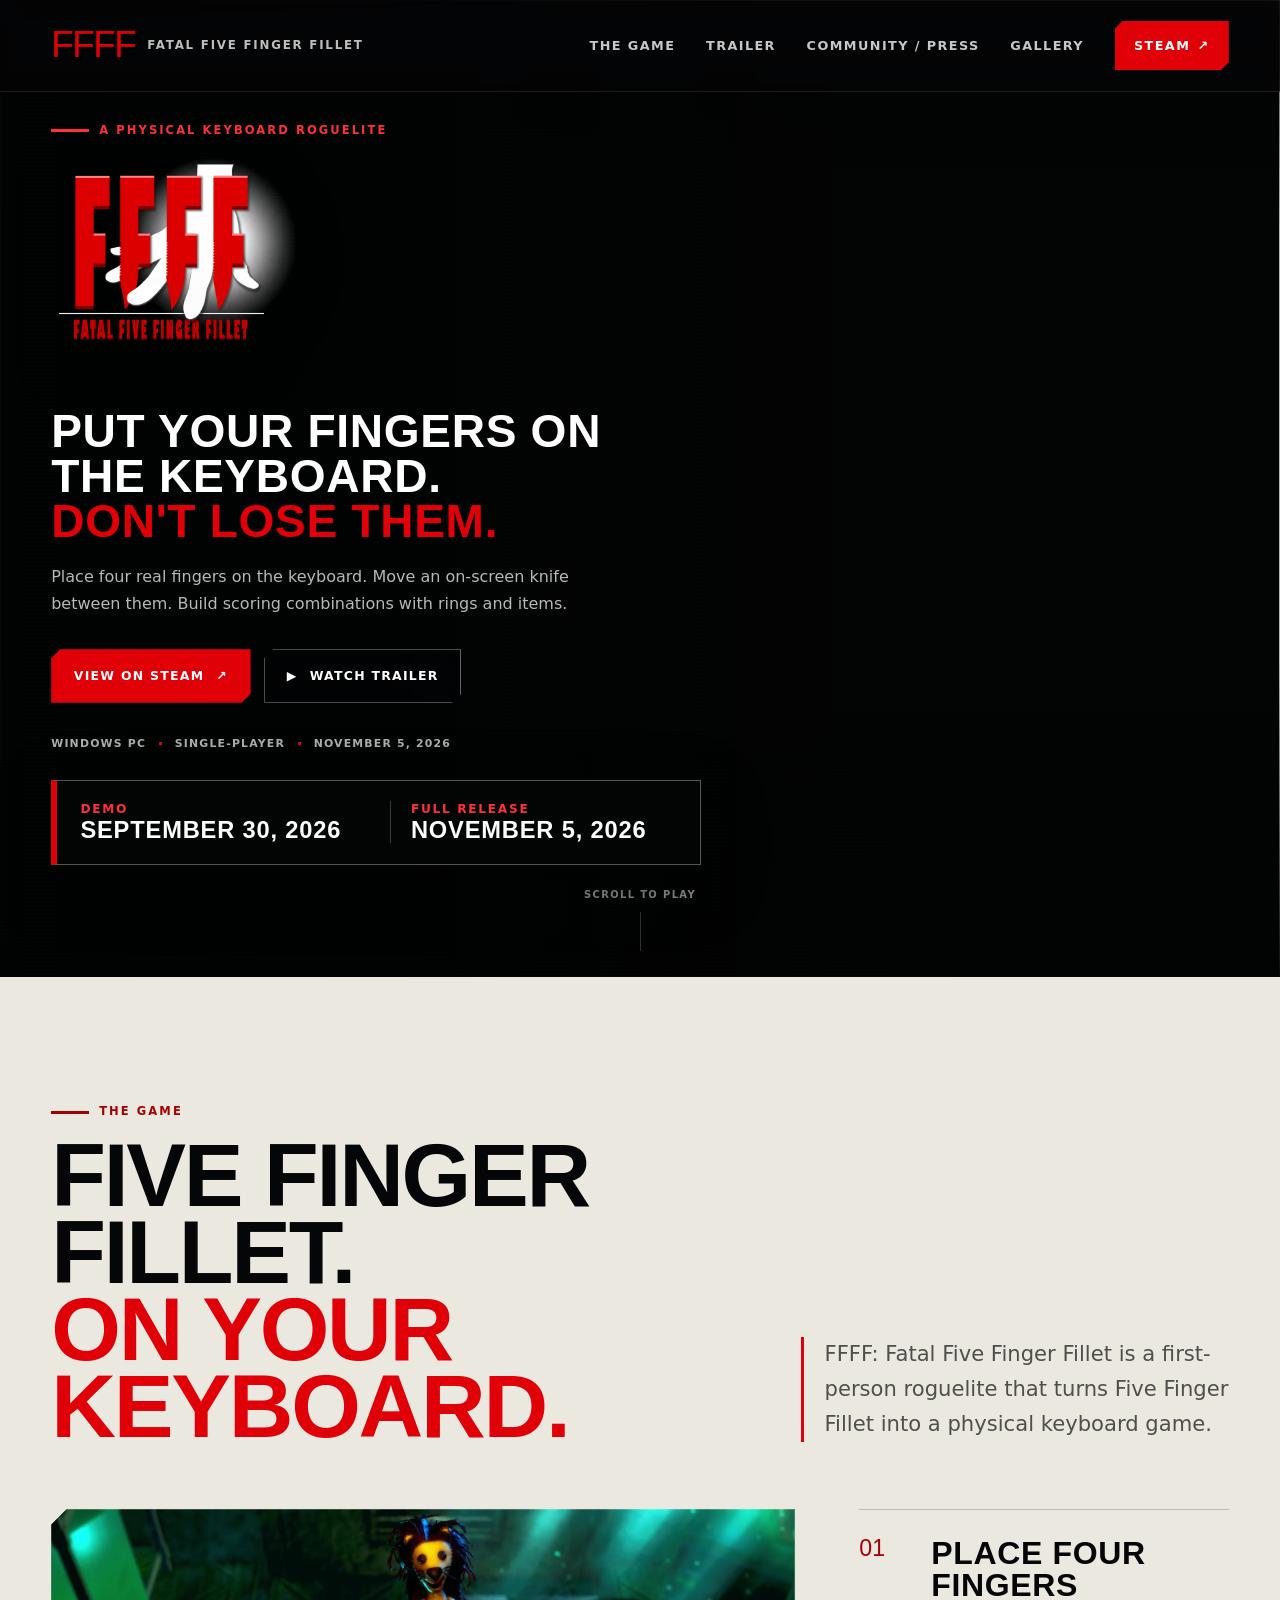
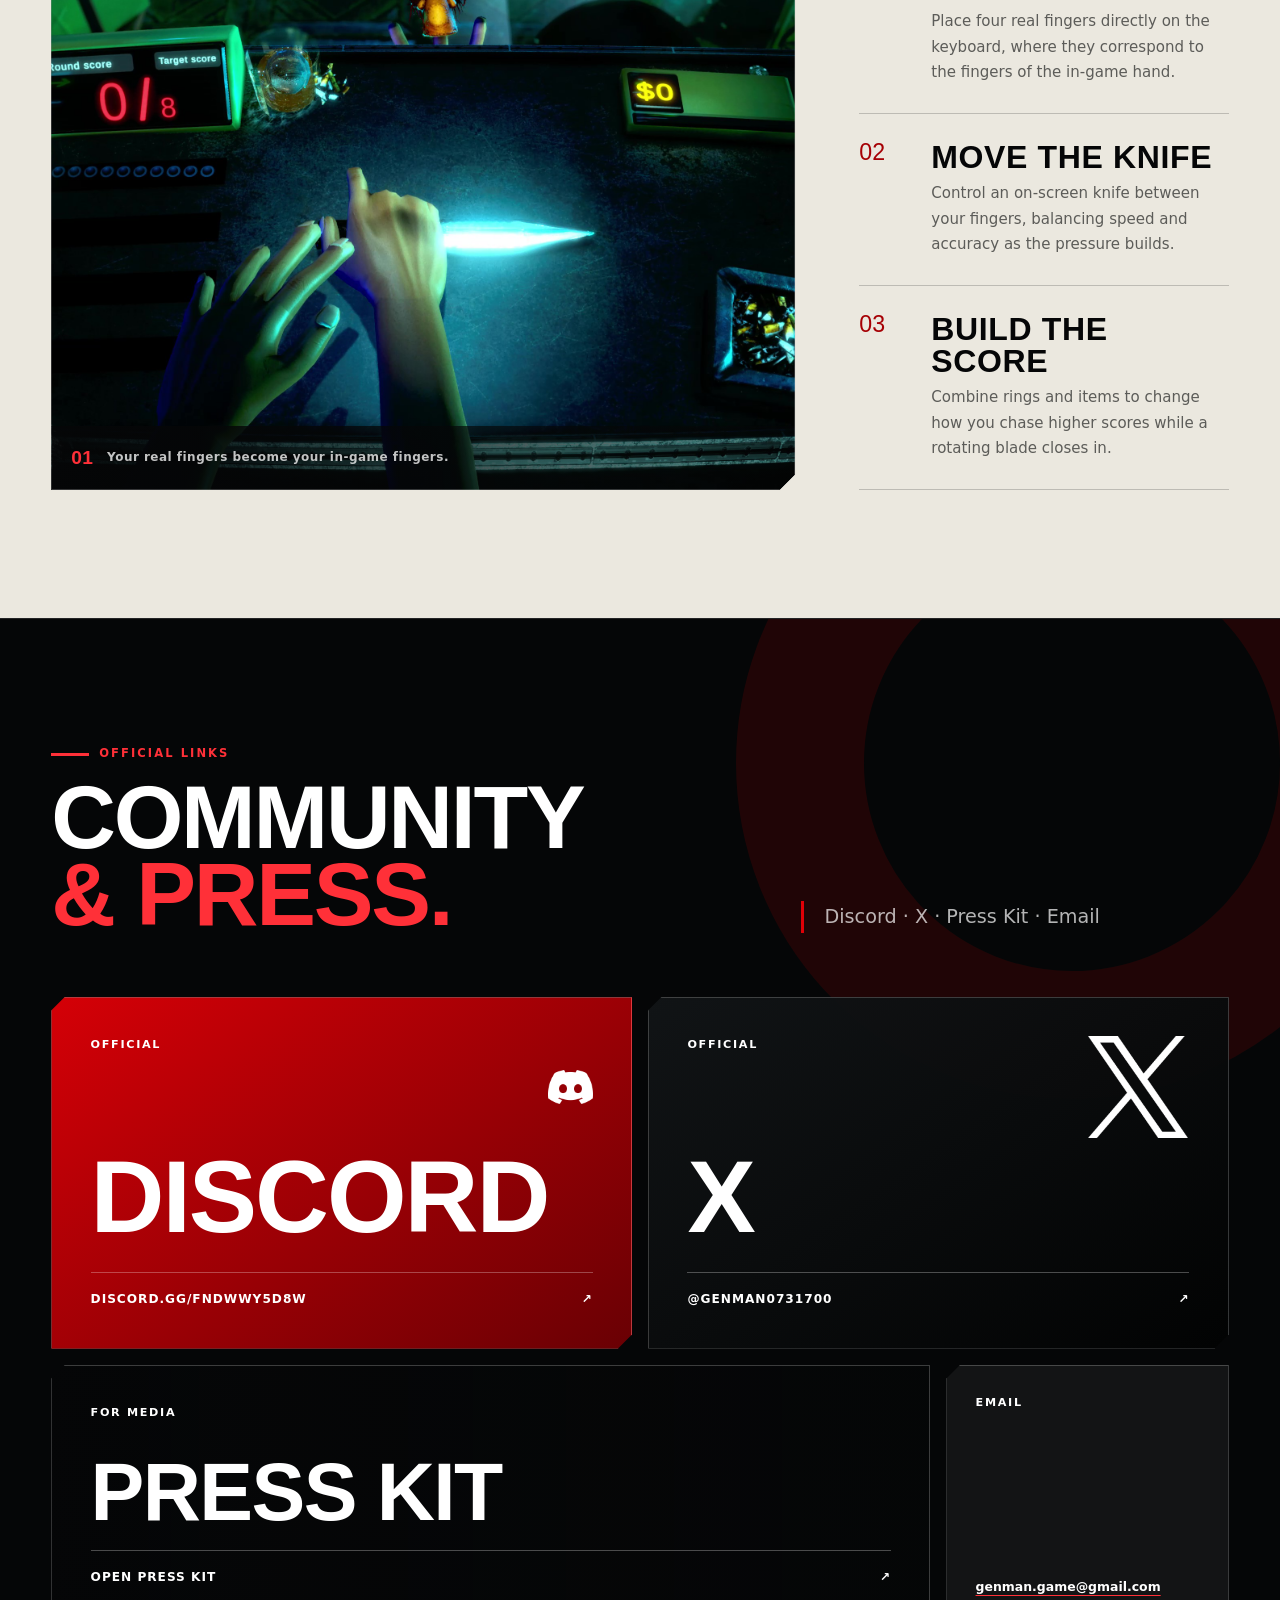
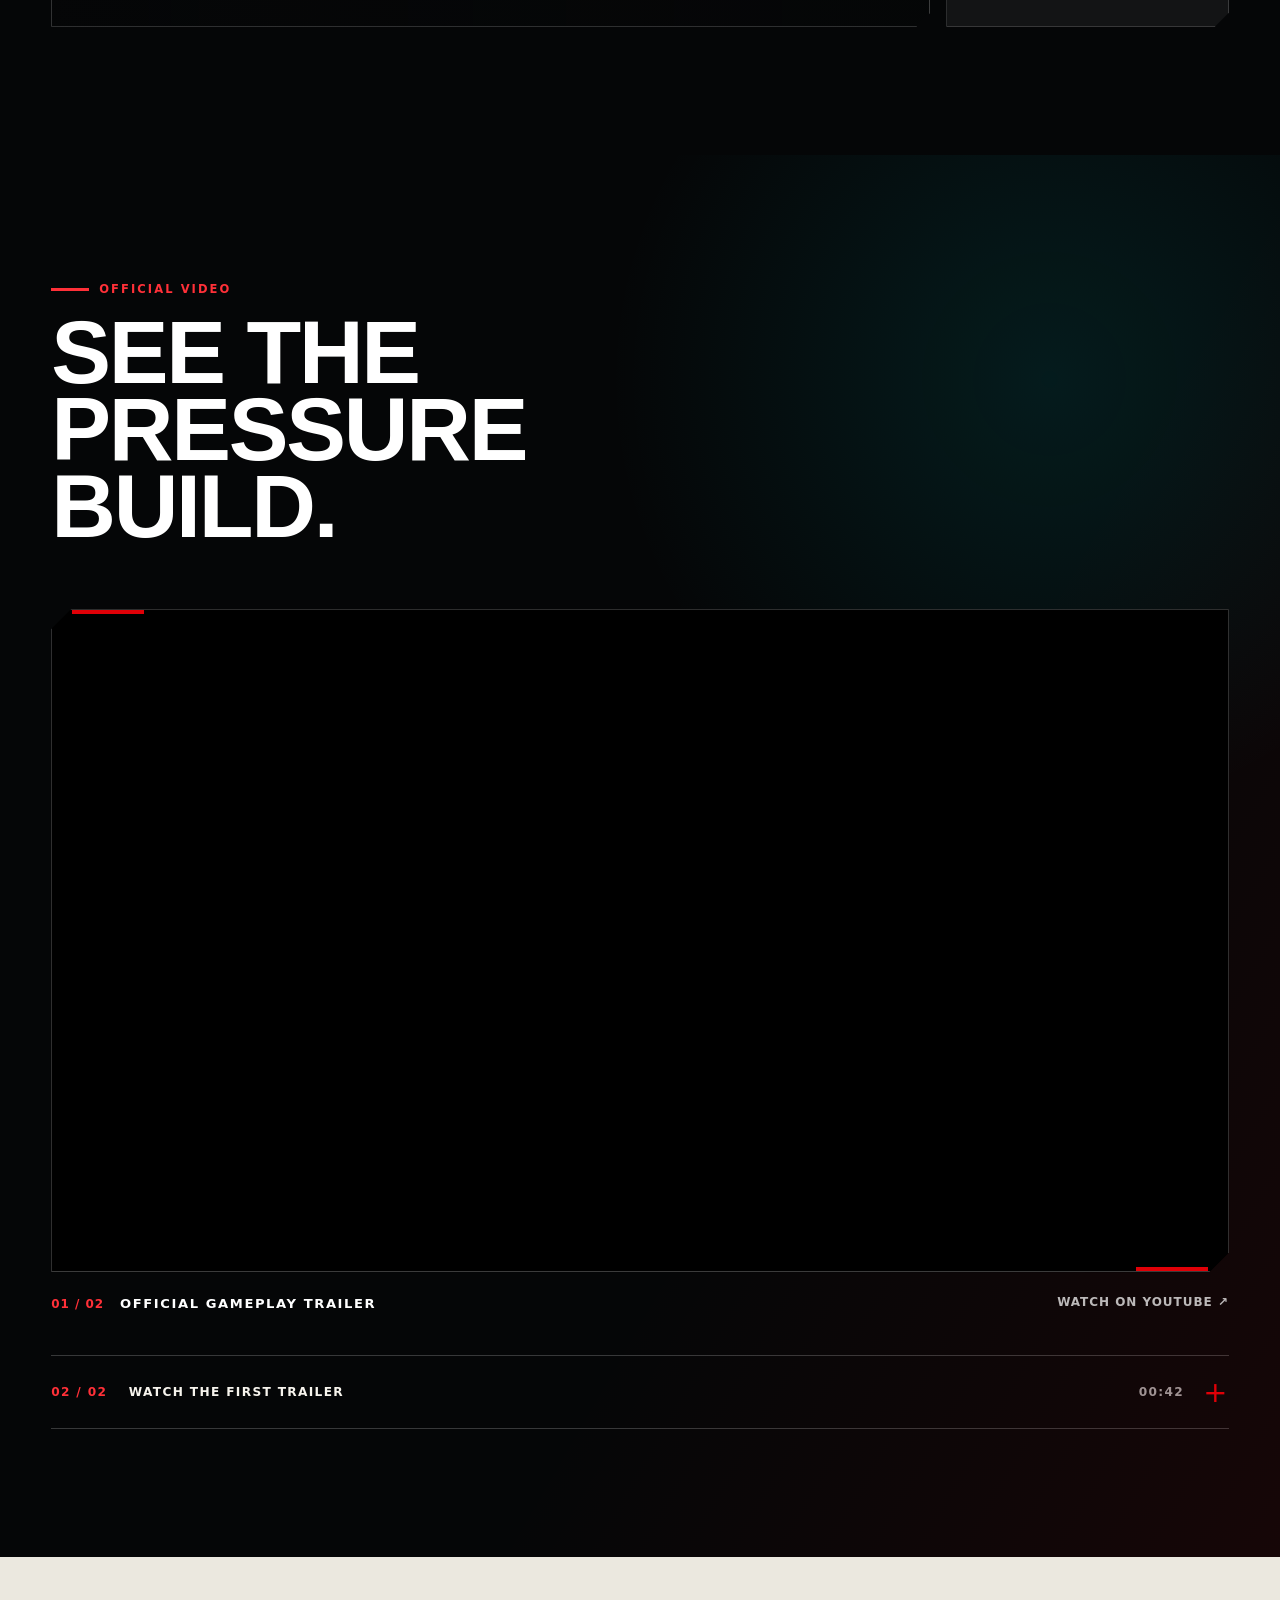
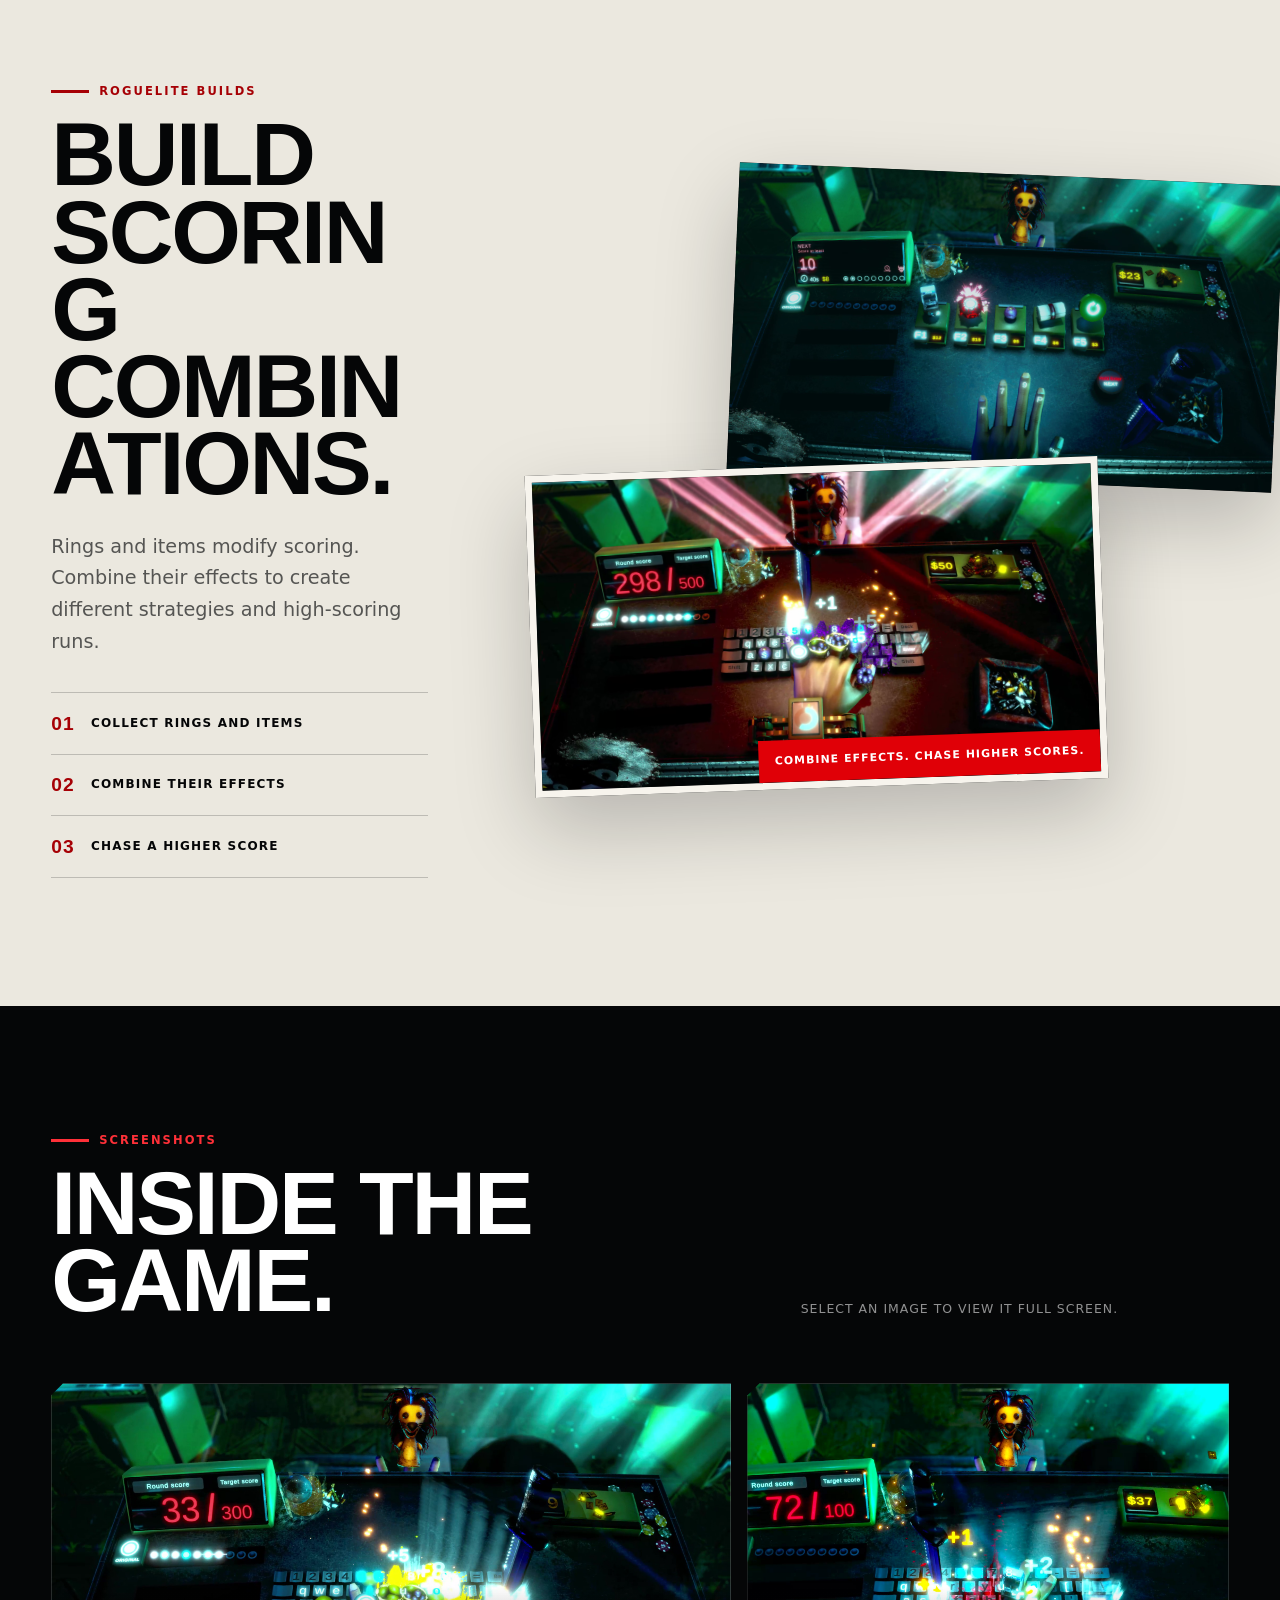
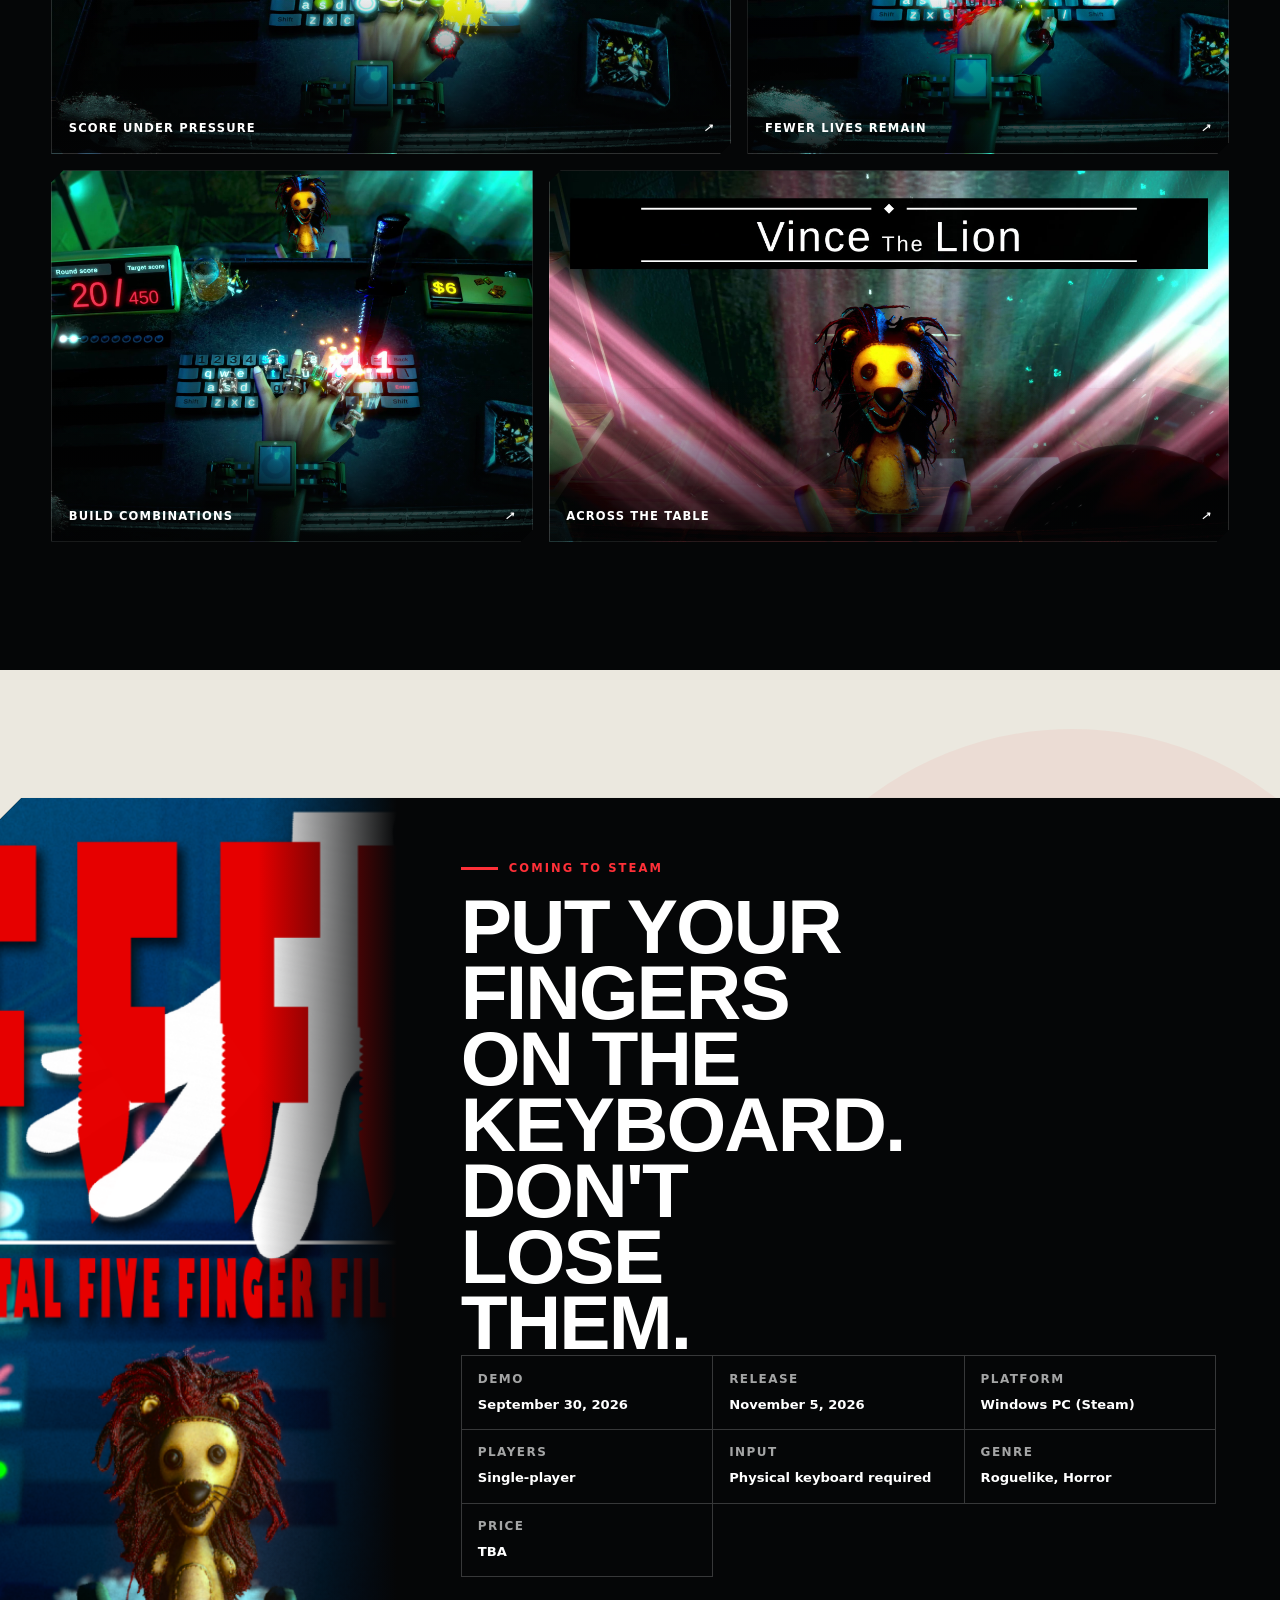
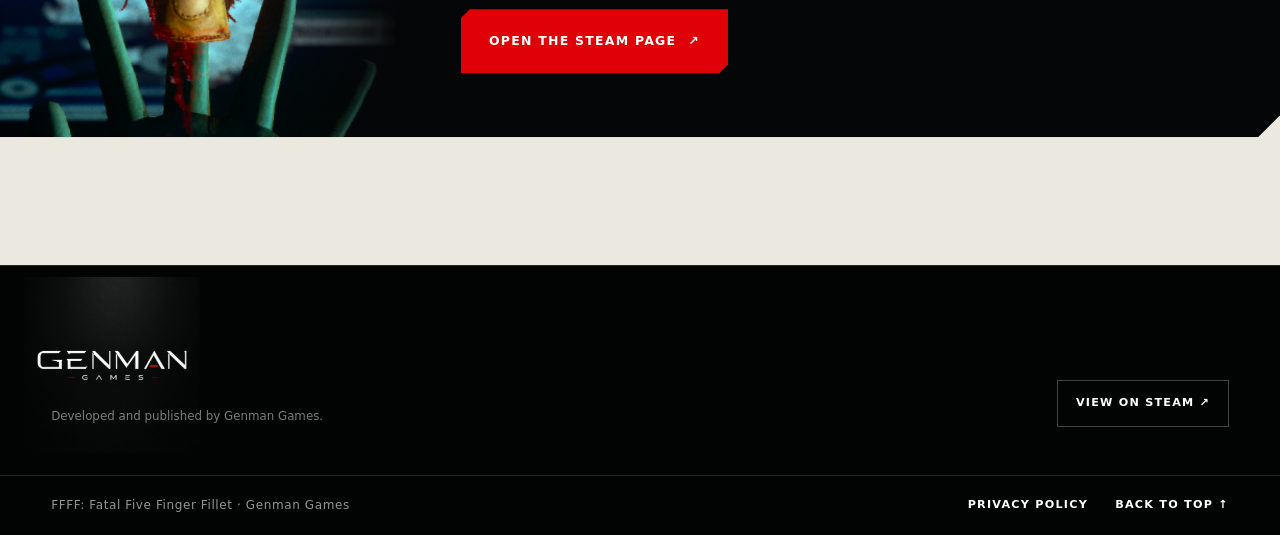
==== commit e31b9e13: "日程更新&trailerリンク追加" ====
--- a/docs/index.html
+++ b/docs/index.html
@@ -5,7 +5,7 @@
     <meta name="viewport" content="width=device-width, initial-scale=1">
     <meta
       name="description"
-      content="FFFF: Fatal Five Finger Fillet is a first-person roguelite that turns Five Finger Fillet into a physical keyboard game. Coming to Windows PC on Steam in October 2026."
+      content="FFFF: Fatal Five Finger Fillet is a first-person roguelite that turns Five Finger Fillet into a physical keyboard game. Demo out September 30, 2026. Full release November 5, 2026 on Windows PC via Steam."
     >
     <meta name="theme-color" content="#050607">
     <title>FFFF: Fatal Five Finger Fillet — Official Site</title>
@@ -84,16 +84,19 @@
             <ul class="hero__facts" aria-label="Game summary">
               <li>Windows PC</li>
               <li>Single-player</li>
-              <li>October 2026</li>
+              <li>November 5, 2026</li>
             </ul>
 
-            <!-- PLAYTEST NOTICE START — delete this entire block when the playtest ends. -->
-            <aside class="playtest-banner" aria-label="Current Steam Playtest information">
-              <span class="playtest-banner__label">Free Steam Playtest</span>
-              <strong>Available until August 19, 2026</strong>
-              <span class="playtest-banner__meta">Approx. playtime: 20–40 minutes</span>
+            <aside class="release-banner" aria-label="Release schedule">
+              <div class="release-banner__item">
+                <span class="release-banner__label">Demo</span>
+                <strong>September 30, 2026</strong>
+              </div>
+              <div class="release-banner__item release-banner__item--full">
+                <span class="release-banner__label">Full release</span>
+                <strong>November 5, 2026</strong>
+              </div>
             </aside>
-            <!-- PLAYTEST NOTICE END -->
           </div>
         </div>
 
@@ -202,23 +205,23 @@
 
           <div class="featured-video" data-reveal>
             <div class="featured-video__frame">
-              <video
-                controls
-                playsinline
-                preload="metadata"
-                poster="./Assets/03_Screenshots/FFFF_Screenshot_01.jpg"
-                aria-label="Official FFFF gameplay trailer"
-              >
-                <source src="./Assets/05_Video/PV_Movie_01.mp4" type="video/mp4">
-                Your browser does not support the video element.
-              </video>
+              <iframe
+                src="https://www.youtube-nocookie.com/embed/1EQ7aHp_PqQ?rel=0"
+                title="Official FFFF: Fatal Five Finger Fillet gameplay trailer"
+                loading="lazy"
+                referrerpolicy="strict-origin-when-cross-origin"
+                allow="accelerometer; autoplay; clipboard-write; encrypted-media; gyroscope; picture-in-picture; web-share"
+                allowfullscreen
+              ></iframe>
             </div>
             <div class="featured-video__meta">
               <div>
                 <span class="featured-video__index">01 / 02</span>
                 <h3>Official gameplay trailer</h3>
               </div>
-              <span>00:30</span>
+              <a class="featured-video__permalink" href="https://youtu.be/1EQ7aHp_PqQ" target="_blank" rel="noopener noreferrer">
+                Watch on YouTube <span aria-hidden="true">↗</span><span class="sr-only"> (opens in a new tab)</span>
+              </a>
             </div>
           </div>
 
@@ -358,7 +361,8 @@
             <h2 id="steam-title">Put your fingers on the keyboard. Don't lose them.</h2>
 
             <dl class="factsheet">
-              <div><dt>Release</dt><dd>October 2026</dd></div>
+              <div><dt>Demo</dt><dd>September 30, 2026</dd></div>
+              <div><dt>Release</dt><dd>November 5, 2026</dd></div>
               <div><dt>Platform</dt><dd>Windows PC (Steam)</dd></div>
               <div><dt>Players</dt><dd>Single-player</dd></div>
               <div><dt>Input</dt><dd>Physical keyboard required</dd></div>
--- a/docs/styles.css
+++ b/docs/styles.css
@@ -493,13 +493,12 @@
   content: "";
 }
 
-.playtest-banner {
+.release-banner {
   position: relative;
   display: grid;
-  grid-template-columns: auto 1fr;
-  align-items: center;
-  gap: 0.2rem 1.25rem;
-  width: min(100%, 38rem);
+  grid-template-columns: repeat(2, minmax(0, 1fr));
+  gap: 0.2rem 1.4rem;
+  width: min(100%, 44rem);
   margin-top: 1.7rem;
   padding: 1.25rem 1.45rem 1.3rem;
   border: 1px solid rgba(255, 255, 255, 0.32);
@@ -509,15 +508,17 @@
   backdrop-filter: blur(12px);
 }
 
-.playtest-banner span,
-.playtest-banner strong {
+.release-banner__item--full {
+  padding-left: 1.25rem;
+  border-left: 1px solid rgba(255, 255, 255, 0.22);
+}
+
+.release-banner span,
+.release-banner strong {
   display: block;
 }
 
-.playtest-banner__label {
-  grid-row: 1 / span 2;
-  padding-right: 1.25rem;
-  border-right: 1px solid rgba(255, 255, 255, 0.22);
+.release-banner__label {
   color: var(--red-bright);
   font-size: 0.76rem;
   font-weight: 900;
@@ -526,18 +527,13 @@
   text-transform: uppercase;
 }
 
-.playtest-banner strong {
+.release-banner strong {
   color: #fff;
   font-family: var(--display);
-  font-size: clamp(1.55rem, 2.5vw, 2.25rem);
+  font-size: clamp(1.15rem, 1.85vw, 1.7rem);
   letter-spacing: 0.035em;
-  line-height: 1;
-  text-transform: uppercase;
-}
-
-.playtest-banner__meta {
-  color: rgba(255, 255, 255, 0.72);
-  font-size: 0.76rem;
+  line-height: 1.1;
+  text-transform: uppercase;
 }
 
 .hero__scroll {
@@ -978,11 +974,17 @@
 }
 
 .featured-video video,
+.featured-video iframe,
 .secondary-trailer video {
+  display: block;
   width: 100%;
   aspect-ratio: 16 / 9;
   background: #000;
   object-fit: contain;
+}
+
+.featured-video iframe {
+  border: 0;
 }
 
 .featured-video__meta {
@@ -1012,6 +1014,18 @@
 }
 
 .featured-video__index {
+  color: var(--red-bright);
+}
+
+.featured-video__permalink {
+  flex-shrink: 0;
+  color: rgba(255, 255, 255, 0.72);
+  text-decoration: none;
+  white-space: nowrap;
+}
+
+.featured-video__permalink:hover,
+.featured-video__permalink:focus-visible {
   color: var(--red-bright);
 }
 
@@ -1833,14 +1847,14 @@
     row-gap: 0.55rem;
   }
 
-  .playtest-banner {
+  .release-banner {
     grid-template-columns: 1fr;
-    gap: 0.35rem;
+    gap: 0.9rem;
     margin-top: 1.5rem;
     padding: 1.1rem 1rem 1.15rem;
   }
 
-  .playtest-banner strong {
+  .release-banner strong {
     font-family: "Arial Narrow Bold", "Arial Narrow", Arial, sans-serif;
     font-size: clamp(1.35rem, 7vw, 2rem);
     font-weight: 900;
@@ -1848,11 +1862,10 @@
     overflow-wrap: anywhere;
   }
 
-  .playtest-banner__label {
-    grid-row: auto;
-    padding: 0 0 0.45rem;
-    border-right: 0;
-    border-bottom: 1px solid rgba(255, 255, 255, 0.22);
+  .release-banner__item--full {
+    padding: 0.9rem 0 0;
+    border-left: 0;
+    border-top: 1px solid rgba(255, 255, 255, 0.22);
   }
 
   .hero__scroll {
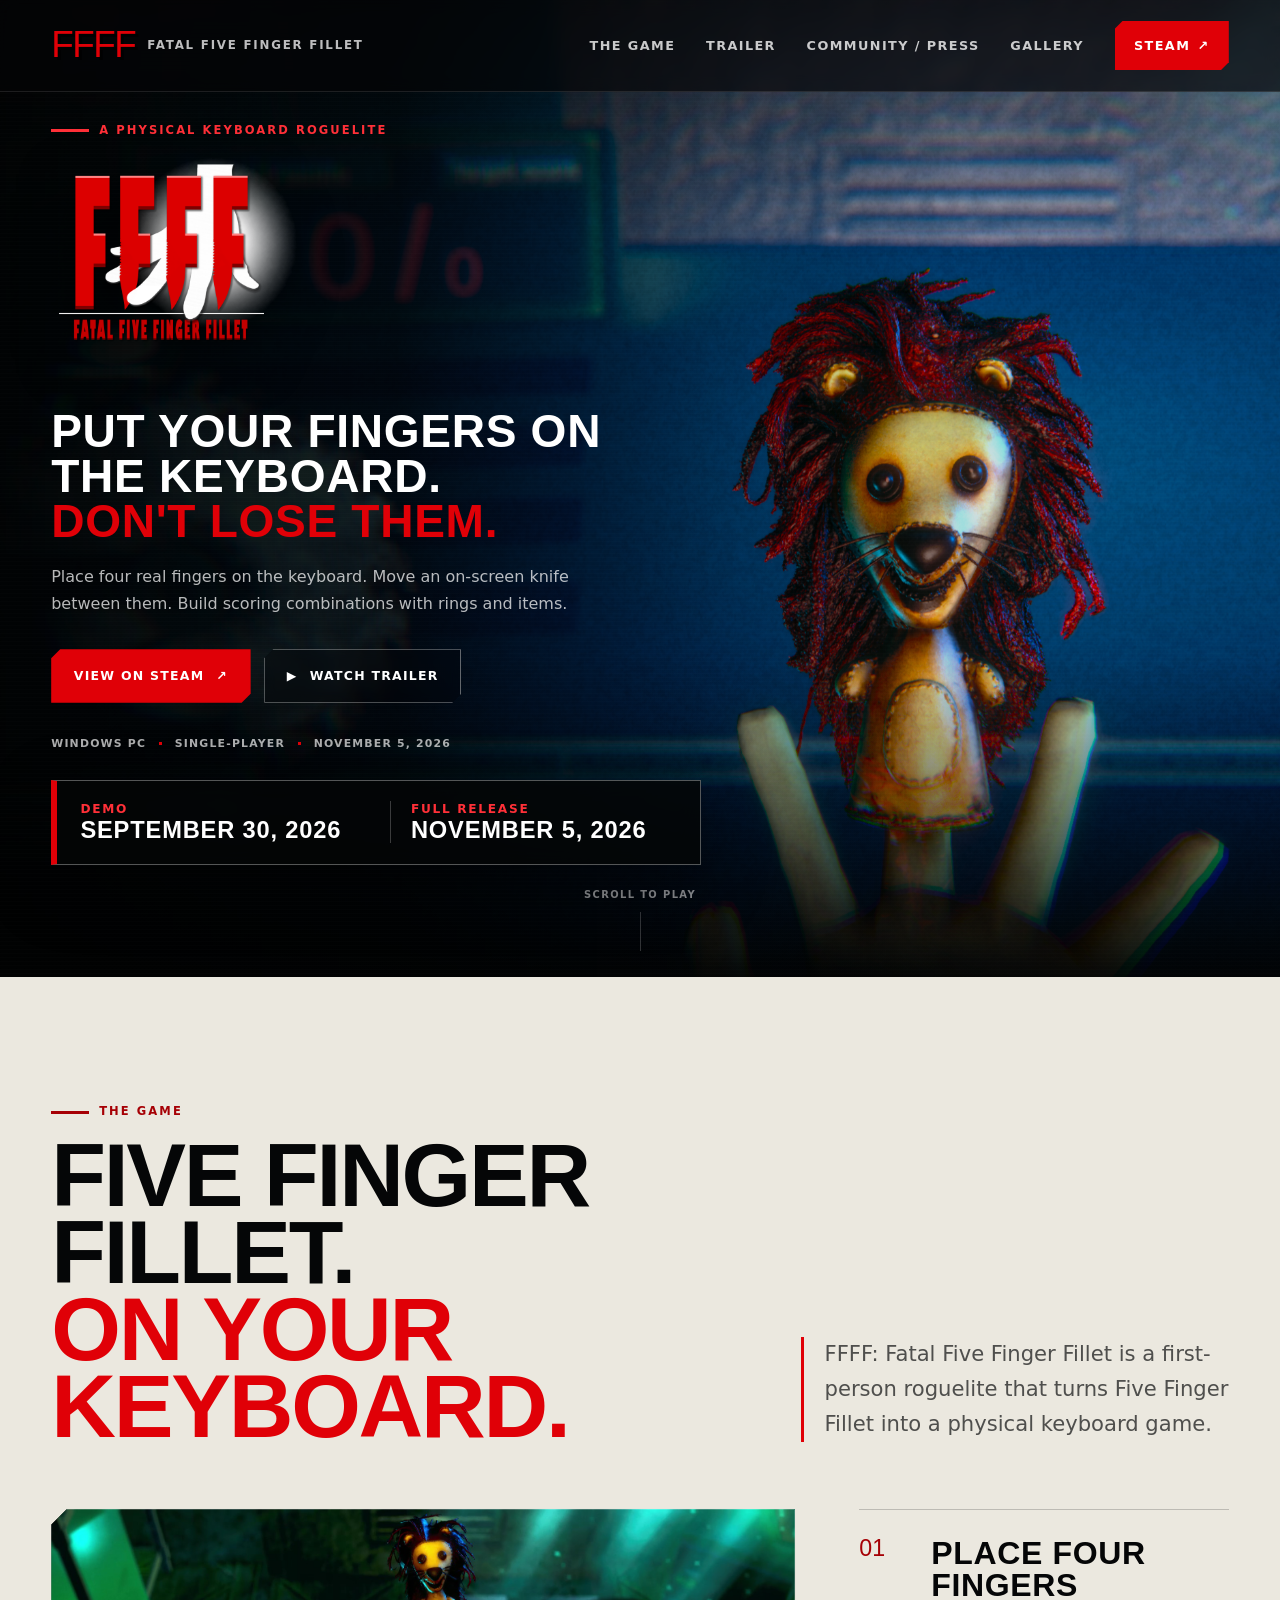
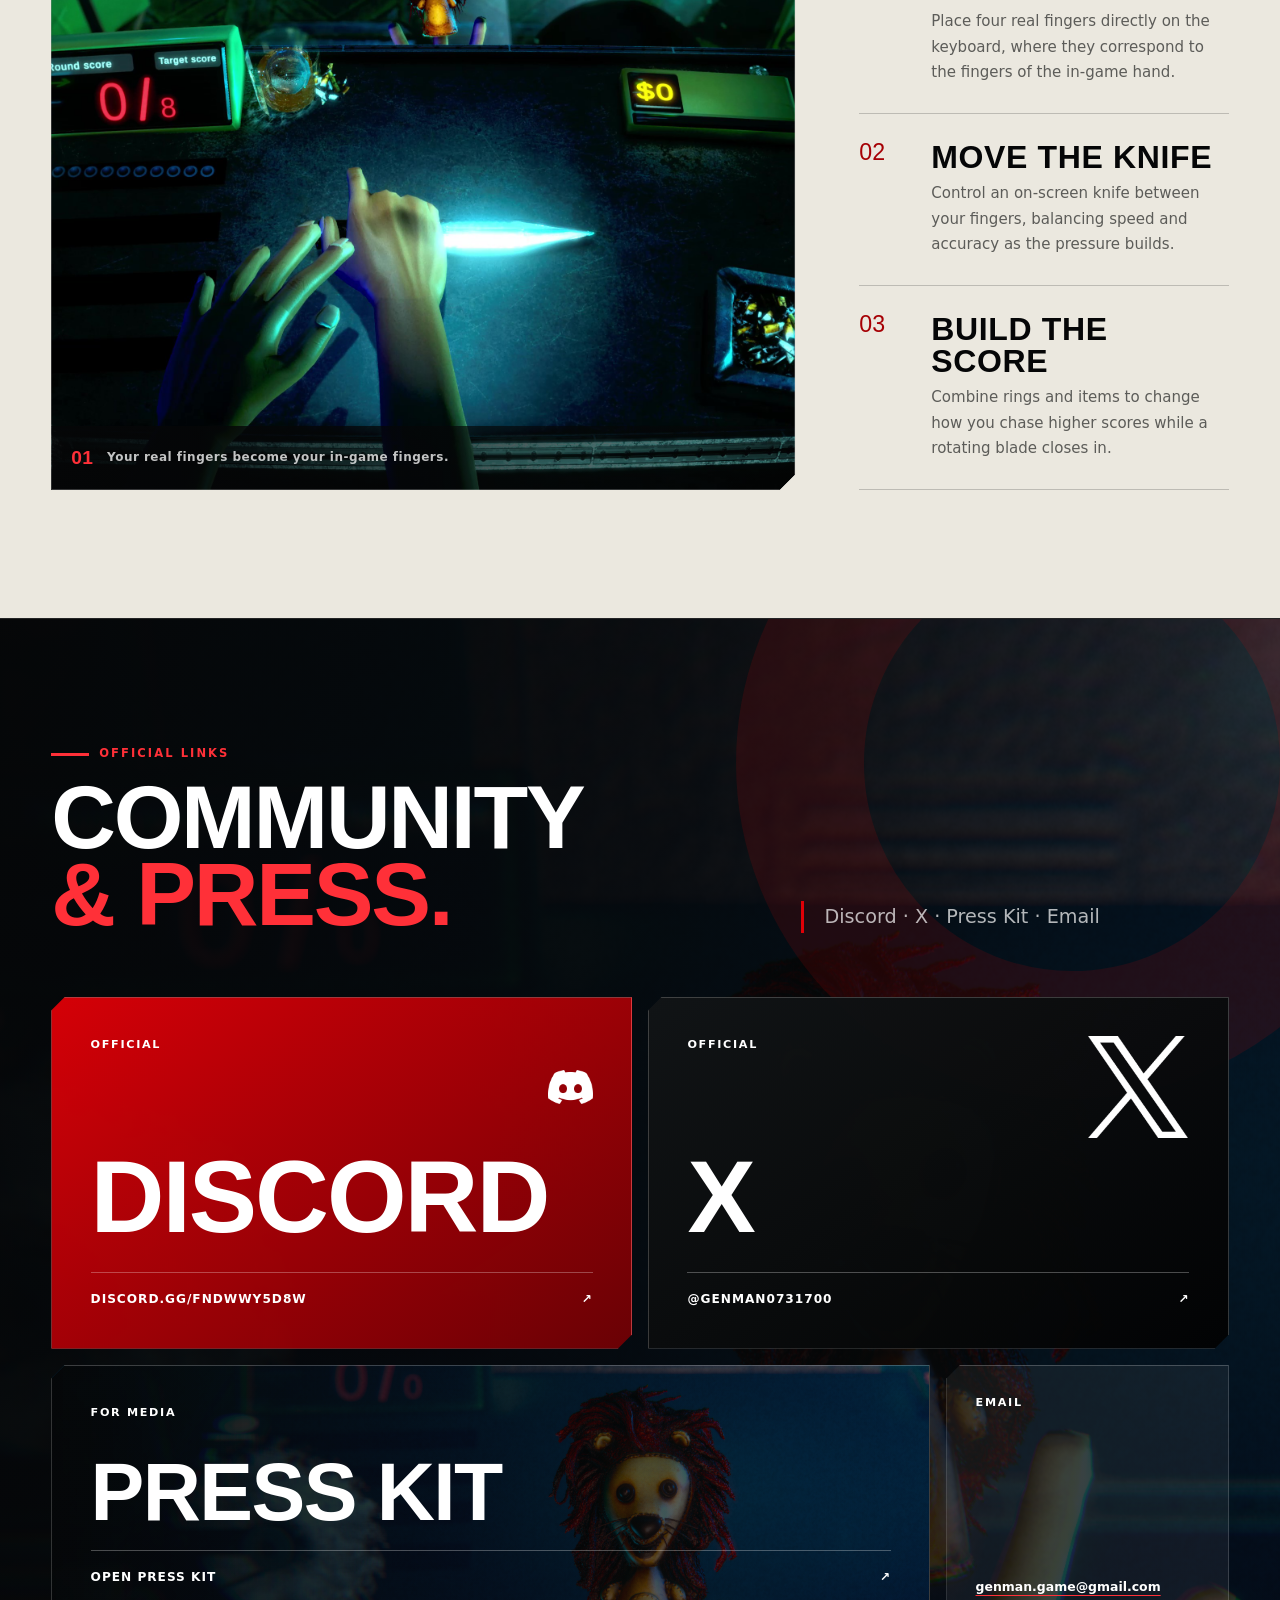
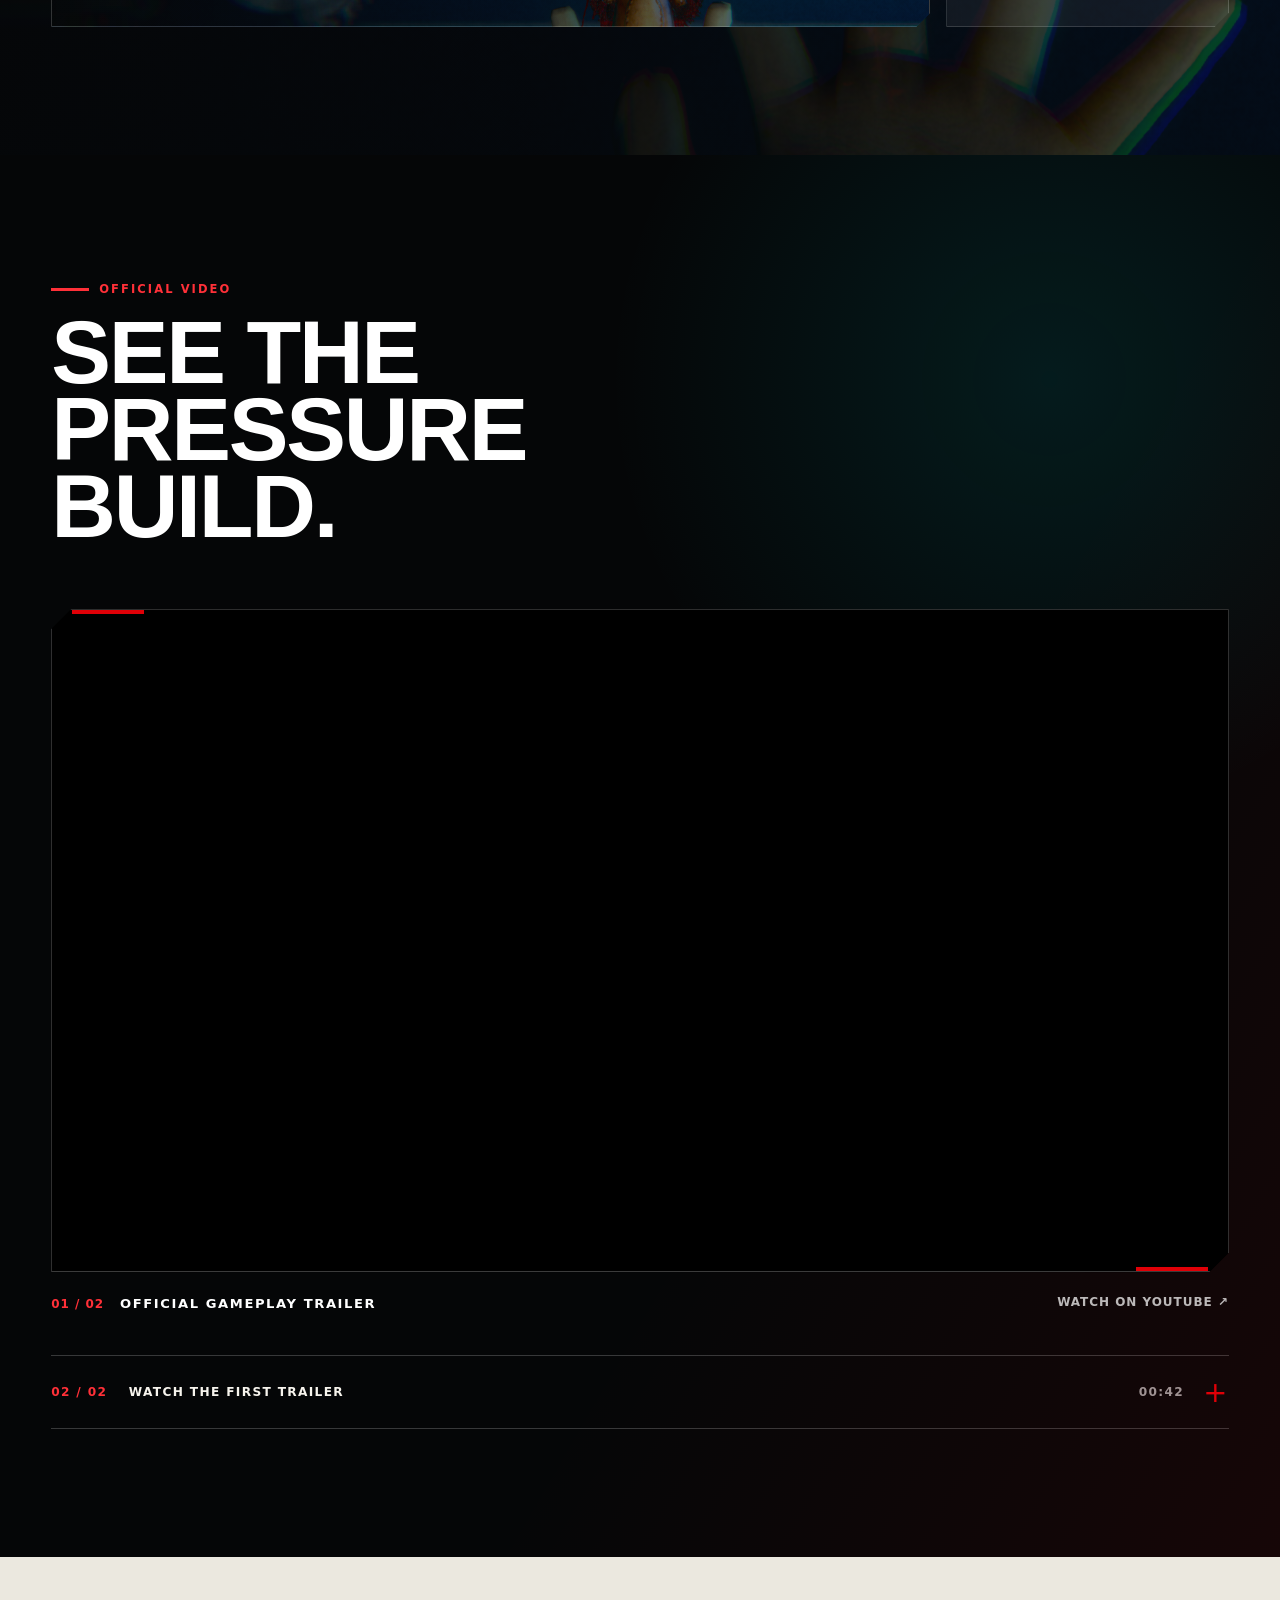
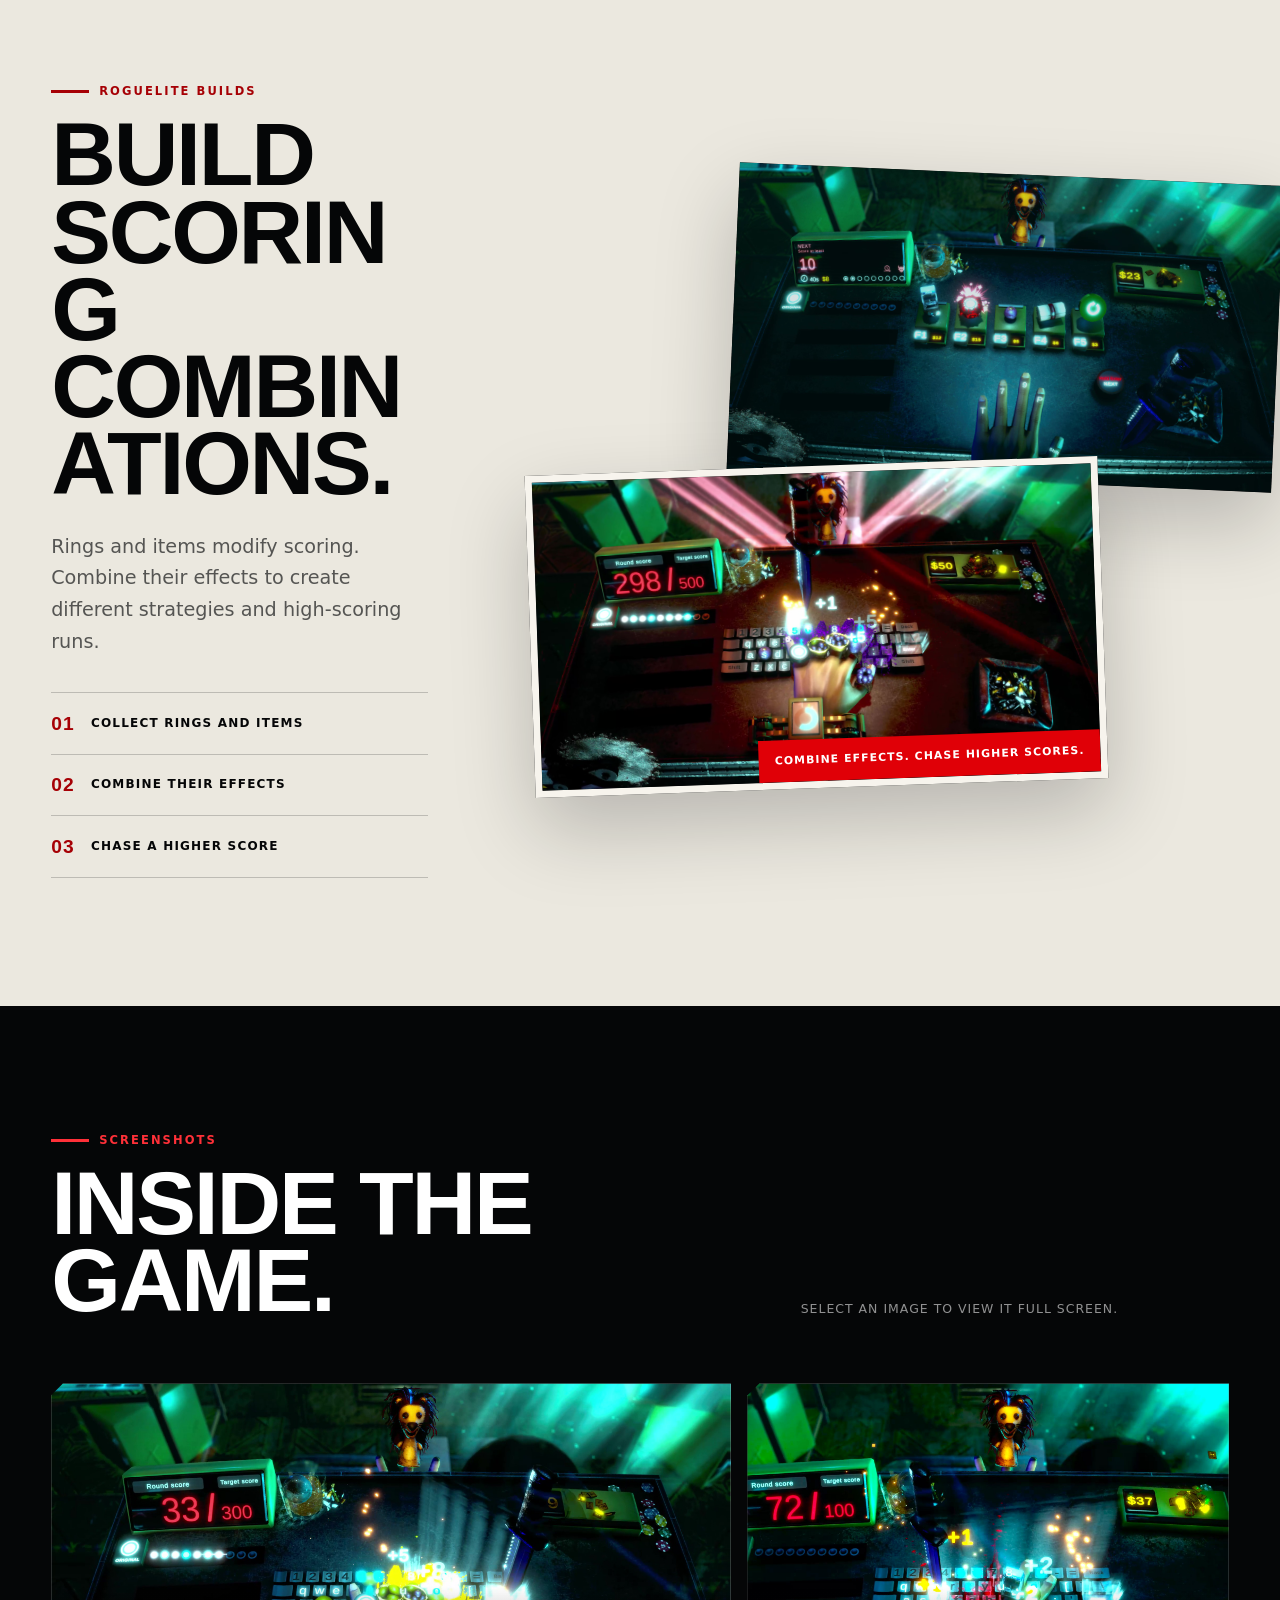
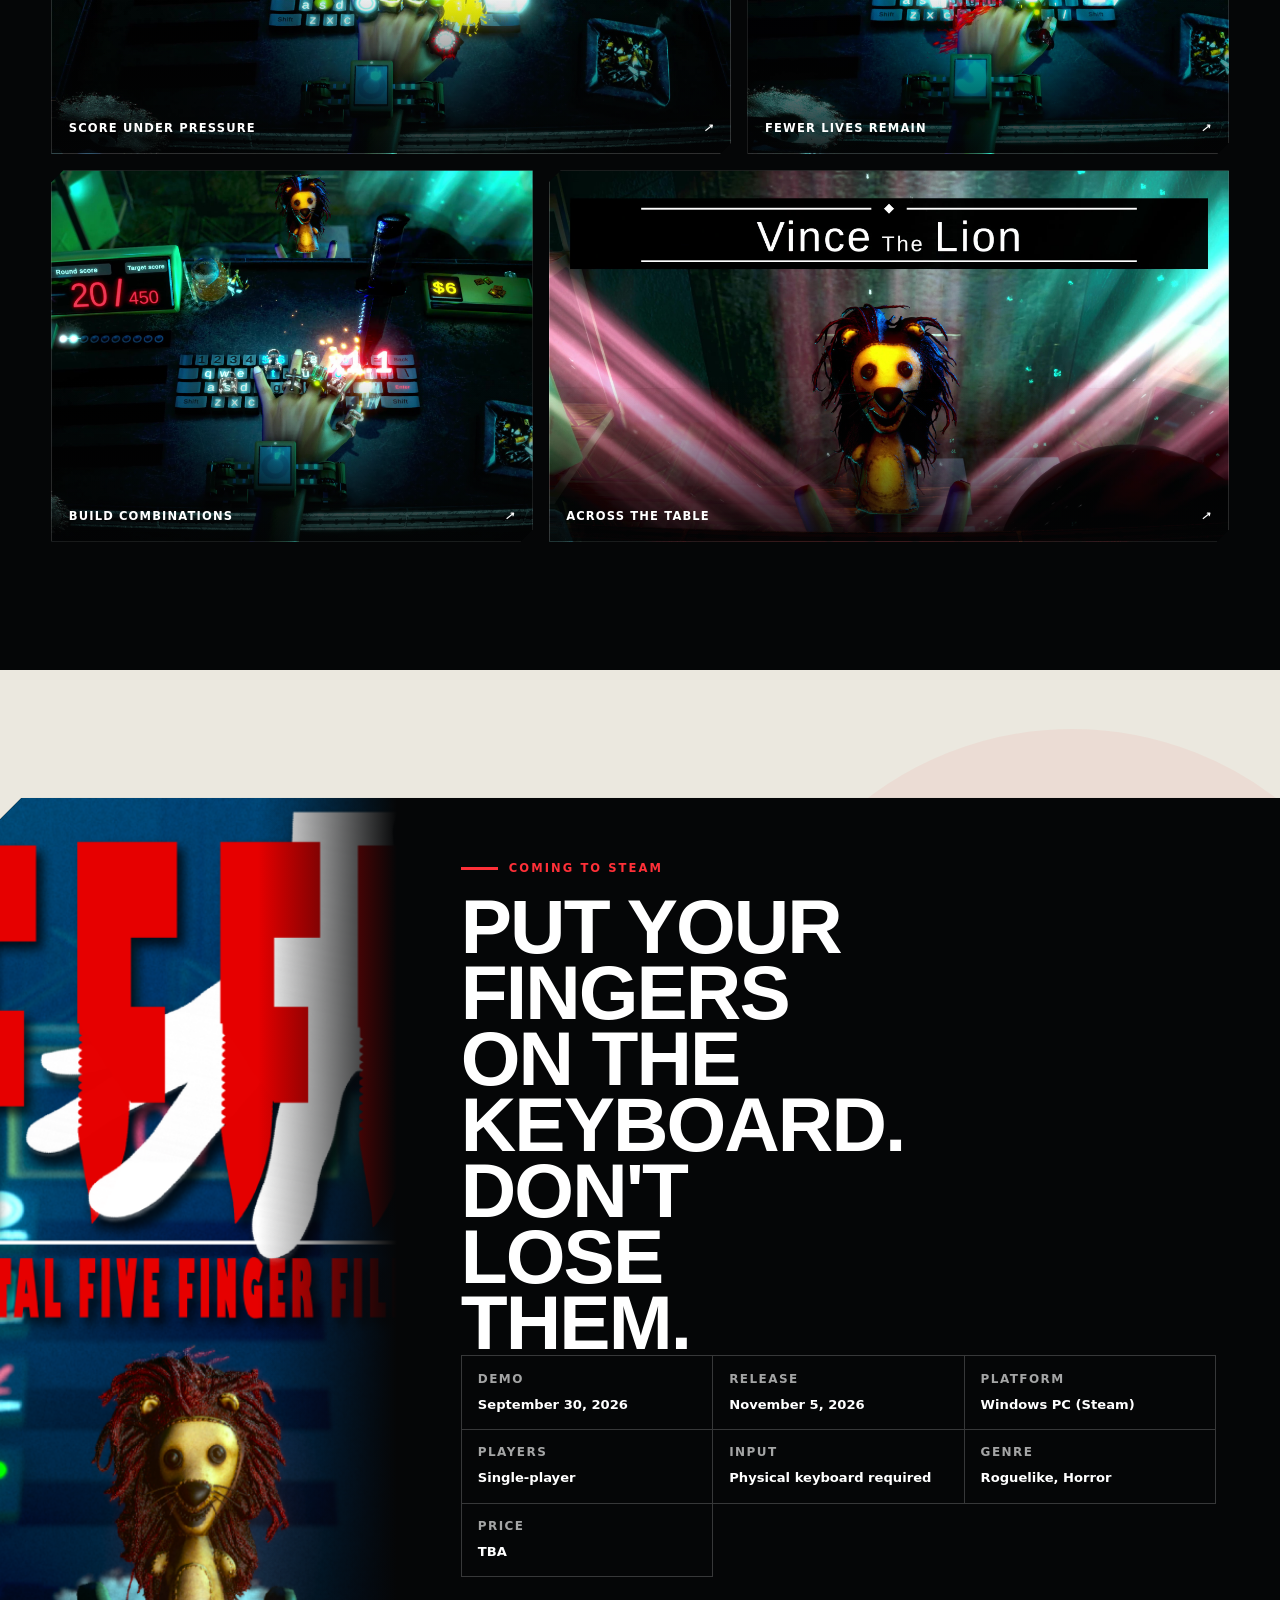
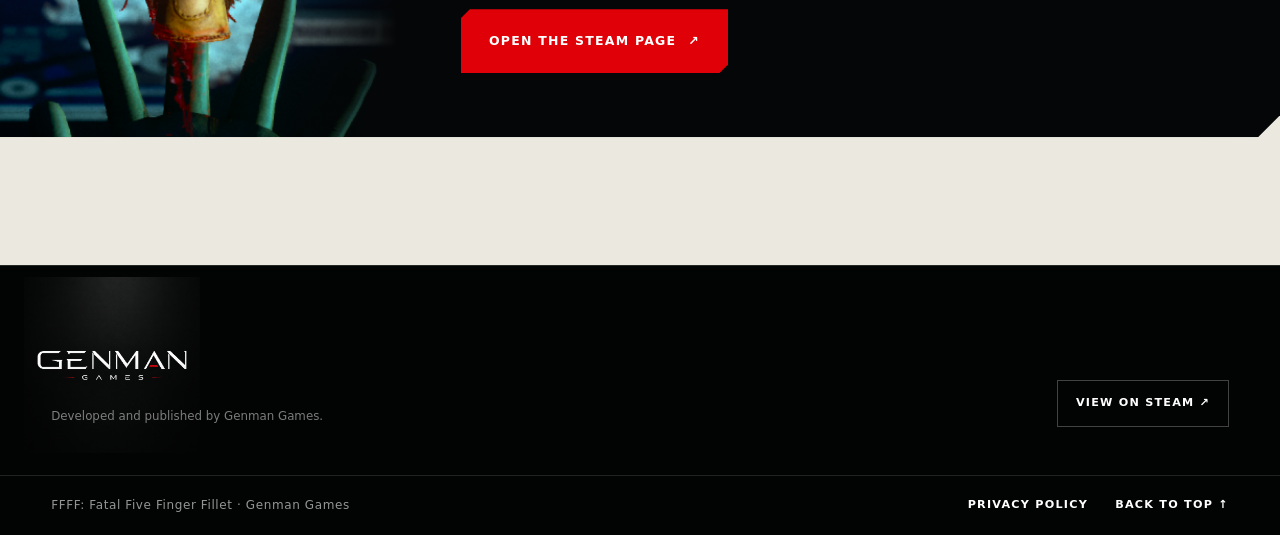
==== commit 4db9f7fc: "トレーラー更新" ====
--- a/docs/index.html
+++ b/docs/index.html
@@ -206,7 +206,7 @@
           <div class="featured-video" data-reveal>
             <div class="featured-video__frame">
               <iframe
-                src="https://www.youtube-nocookie.com/embed/1EQ7aHp_PqQ?rel=0"
+                src="https://www.youtube-nocookie.com/embed/2_ezYbLEKUg?rel=0"
                 title="Official FFFF: Fatal Five Finger Fillet gameplay trailer"
                 loading="lazy"
                 referrerpolicy="strict-origin-when-cross-origin"
@@ -219,7 +219,7 @@
                 <span class="featured-video__index">01 / 02</span>
                 <h3>Official gameplay trailer</h3>
               </div>
-              <a class="featured-video__permalink" href="https://youtu.be/1EQ7aHp_PqQ" target="_blank" rel="noopener noreferrer">
+              <a class="featured-video__permalink" href="https://youtu.be/2_ezYbLEKUg" target="_blank" rel="noopener noreferrer">
                 Watch on YouTube <span aria-hidden="true">↗</span><span class="sr-only"> (opens in a new tab)</span>
               </a>
             </div>
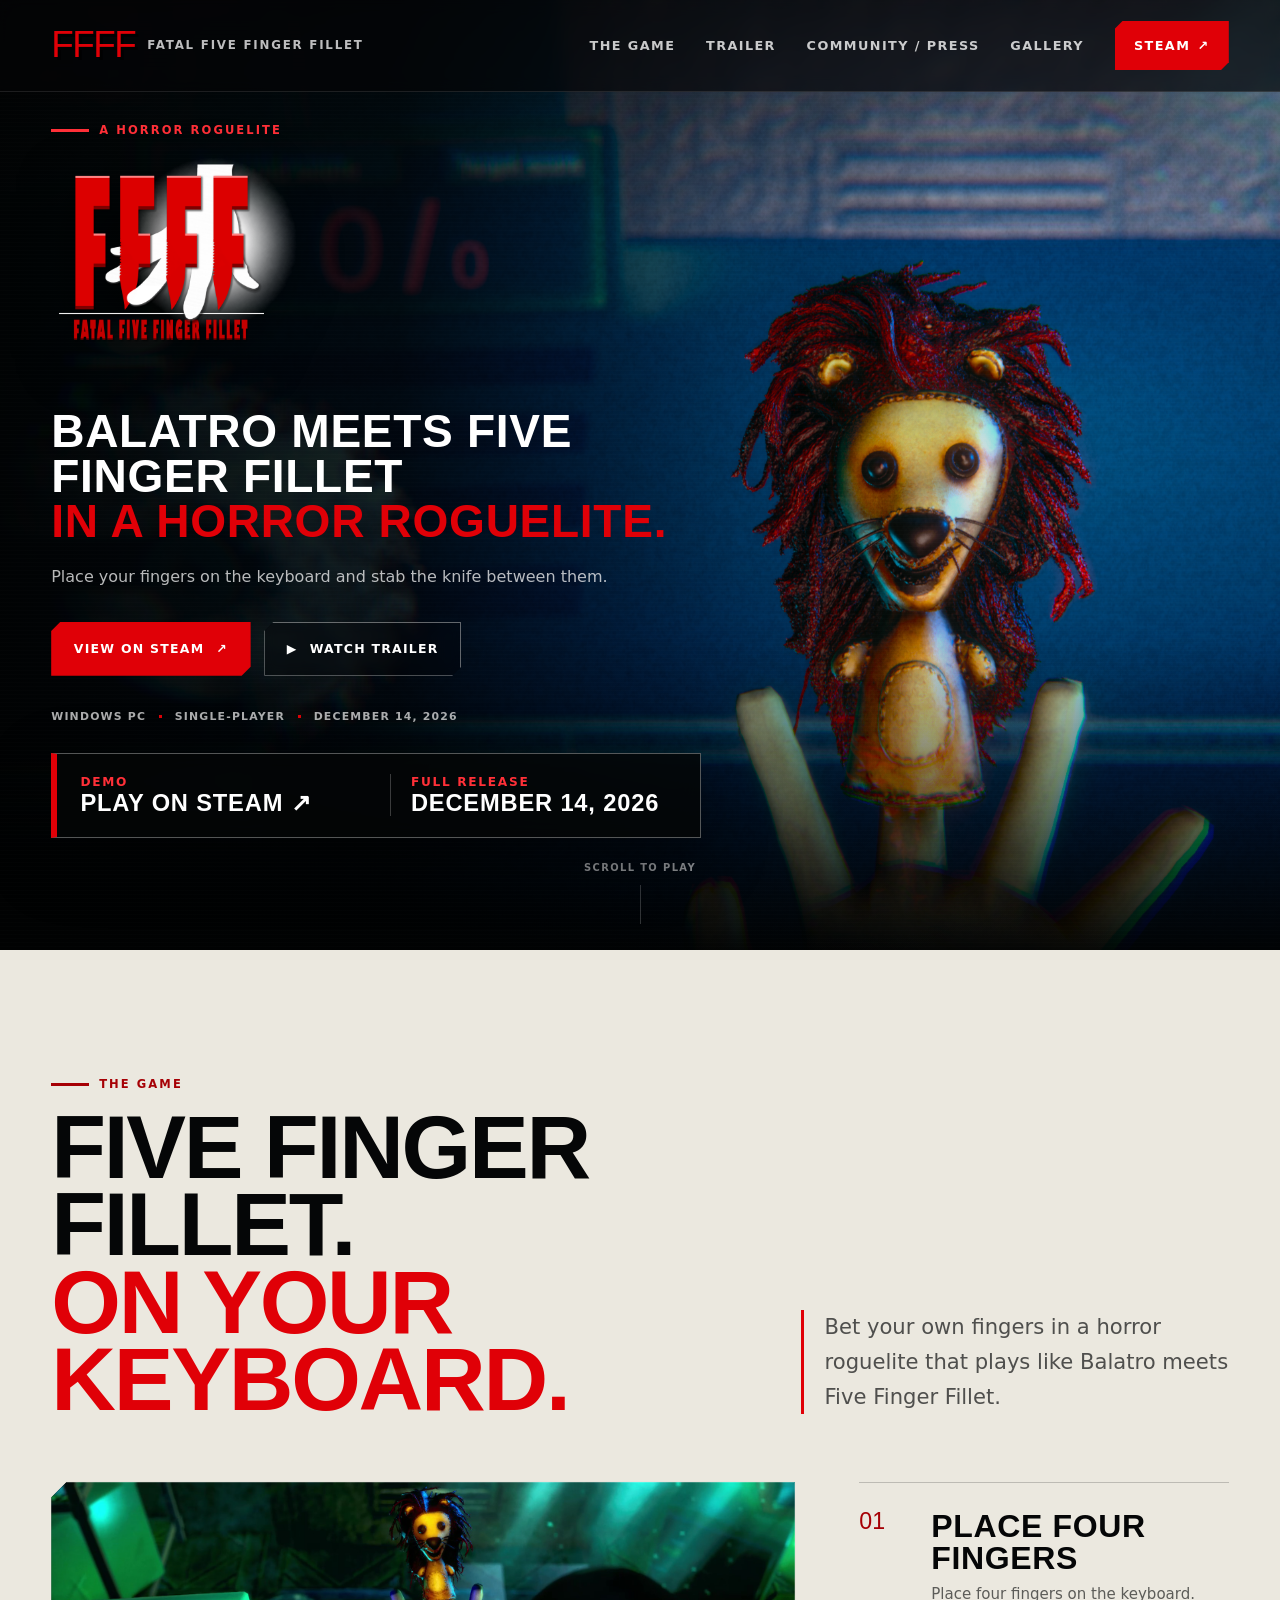
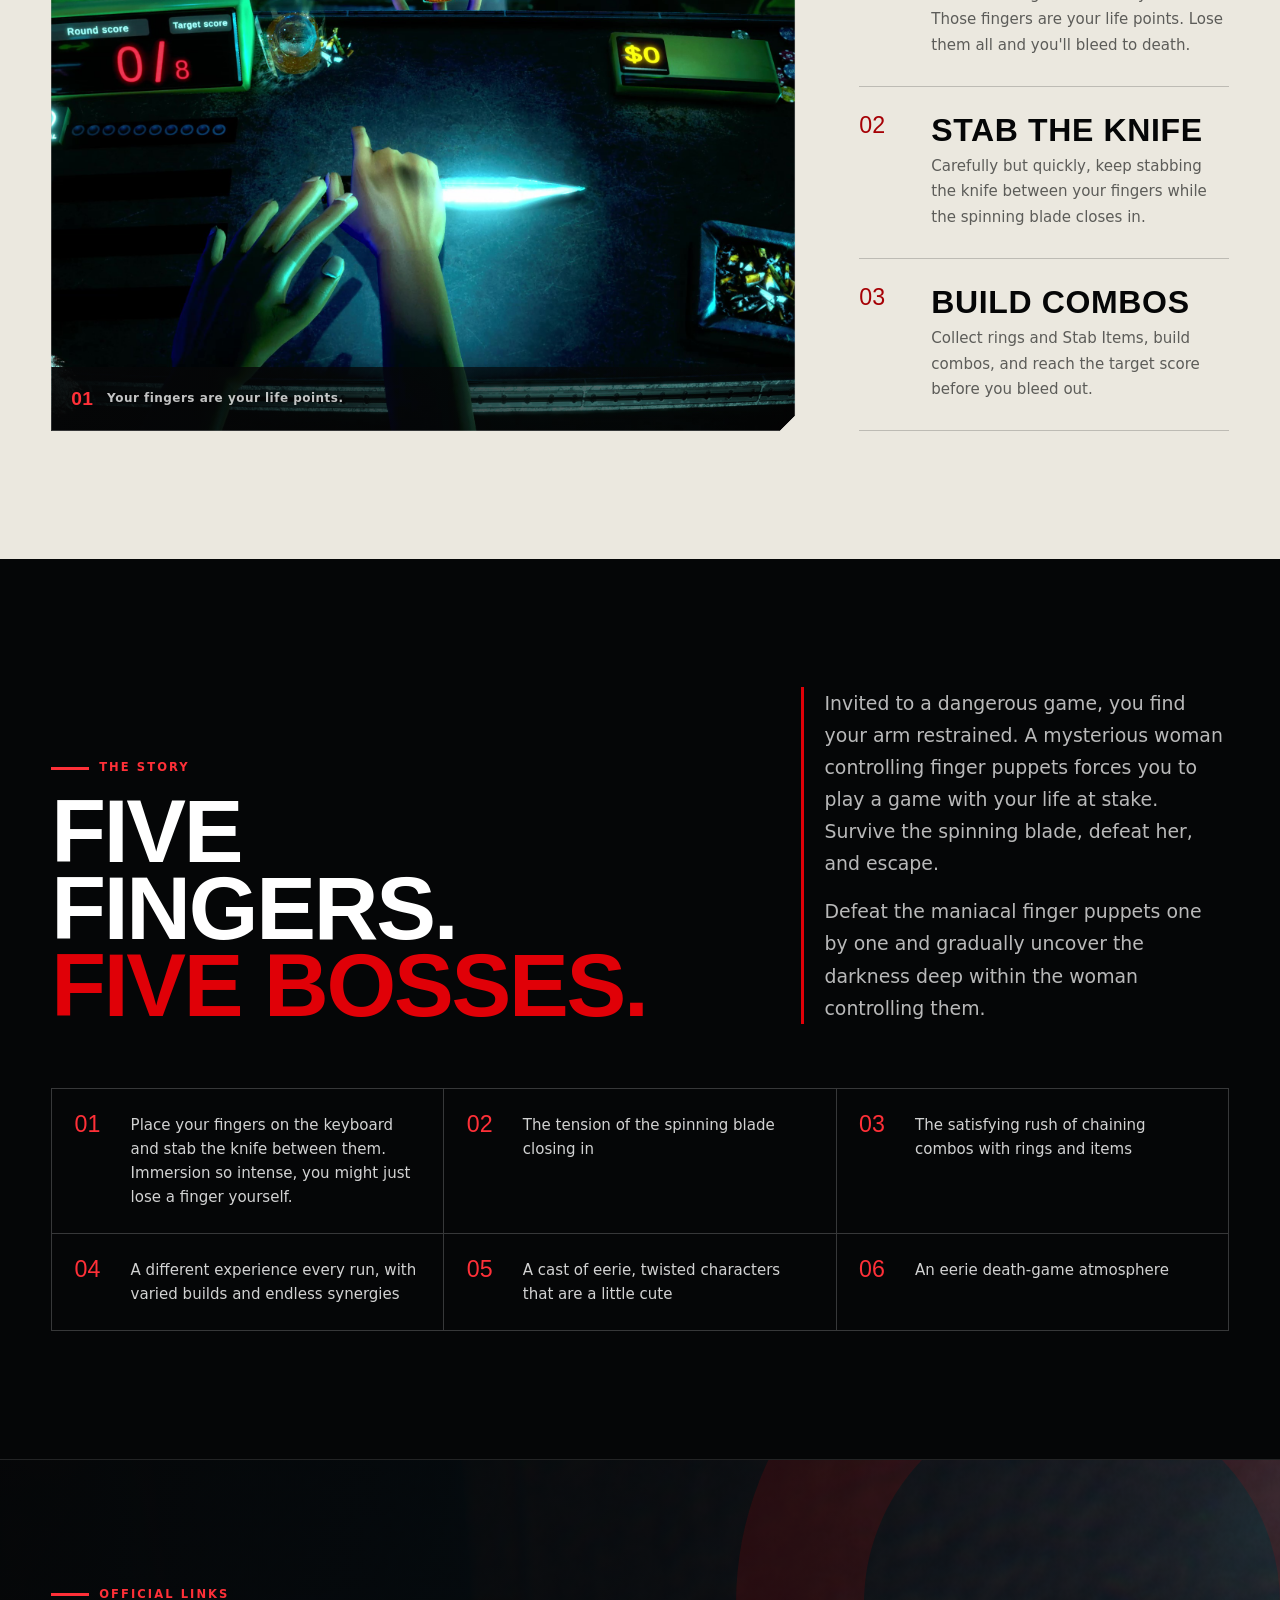
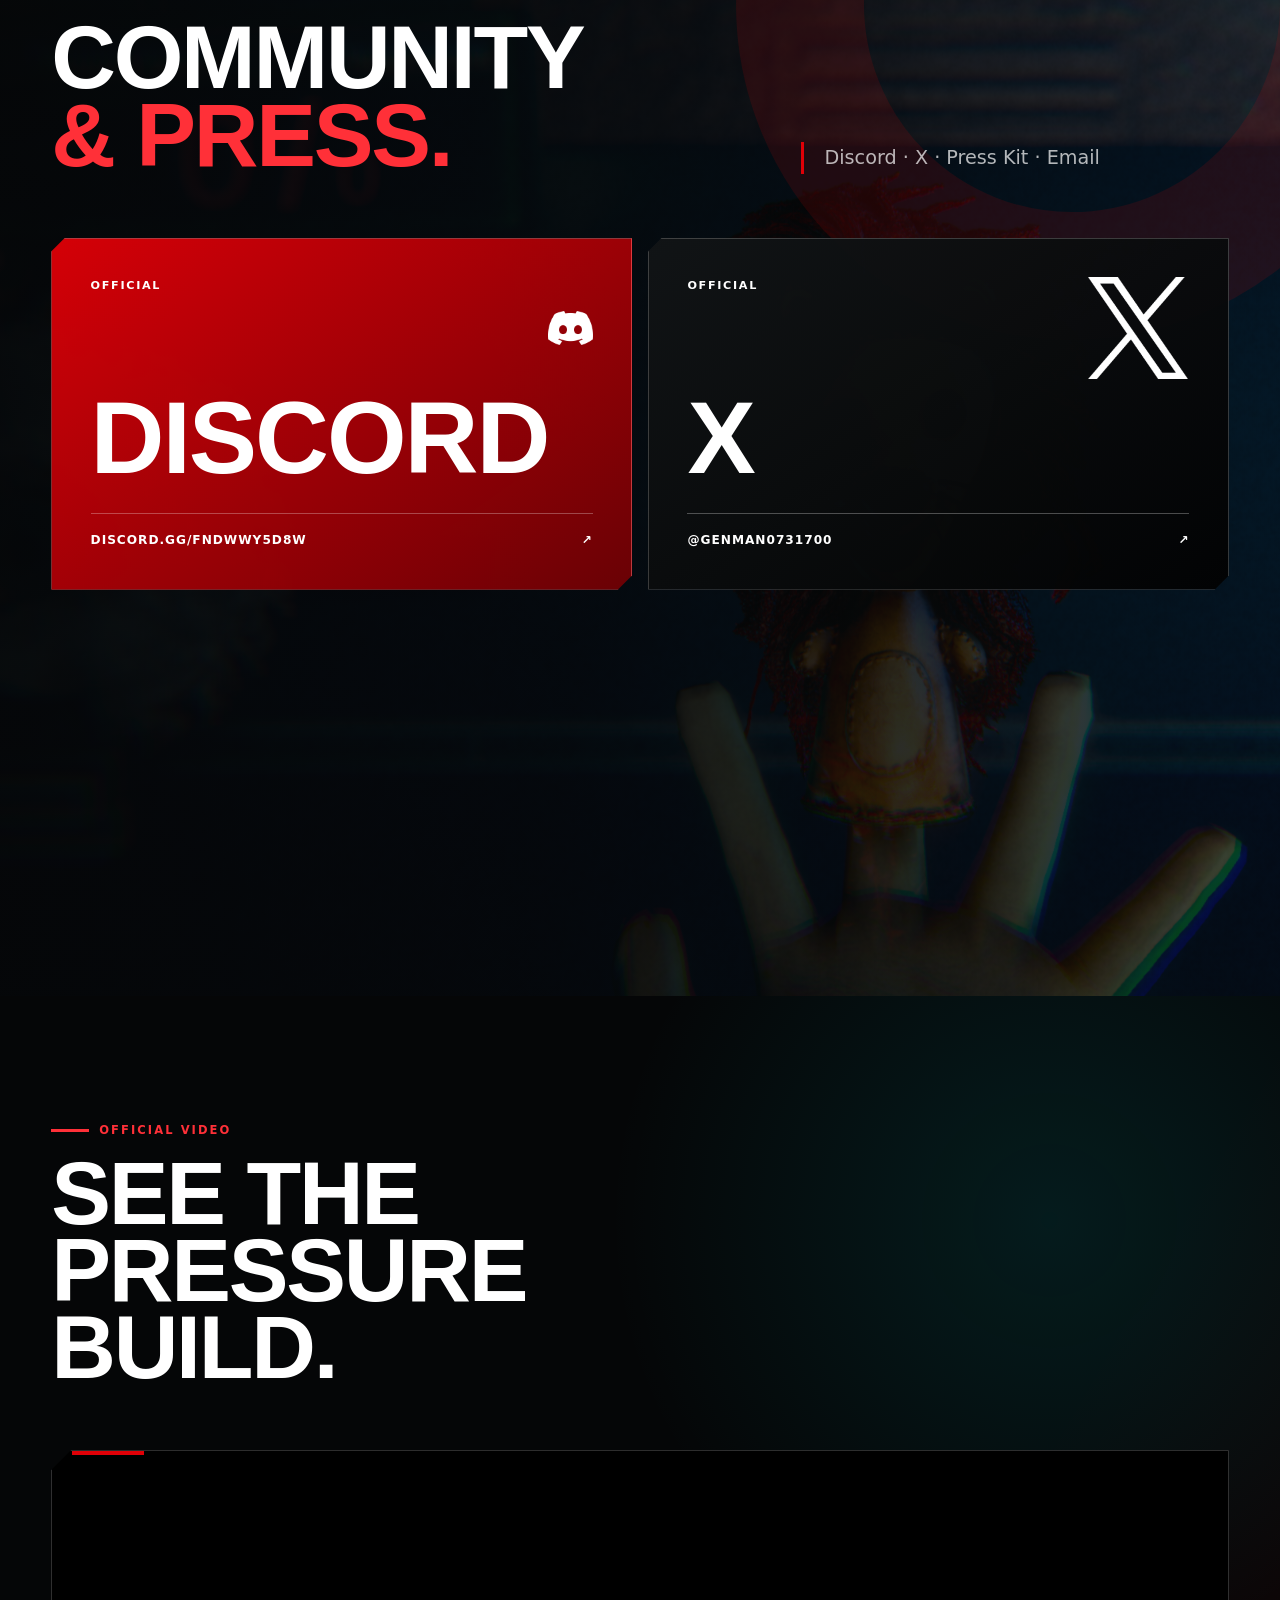
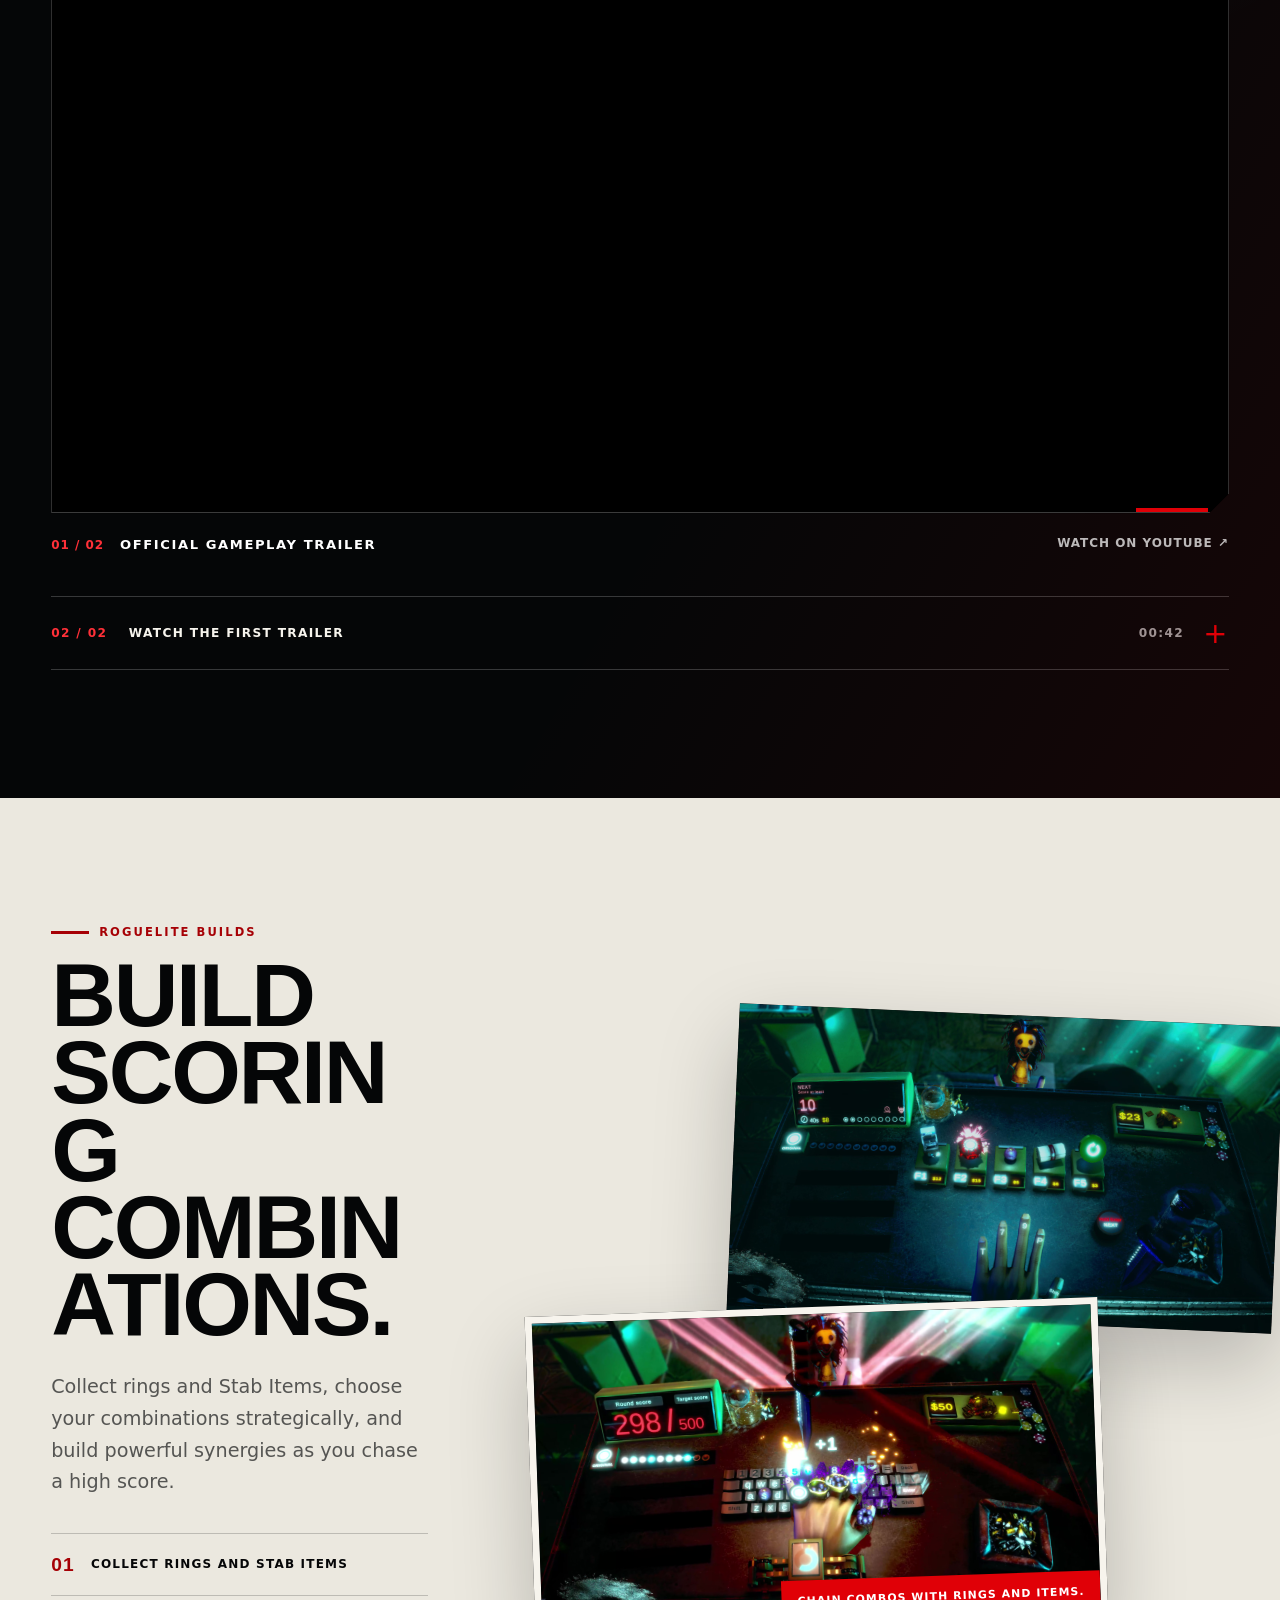
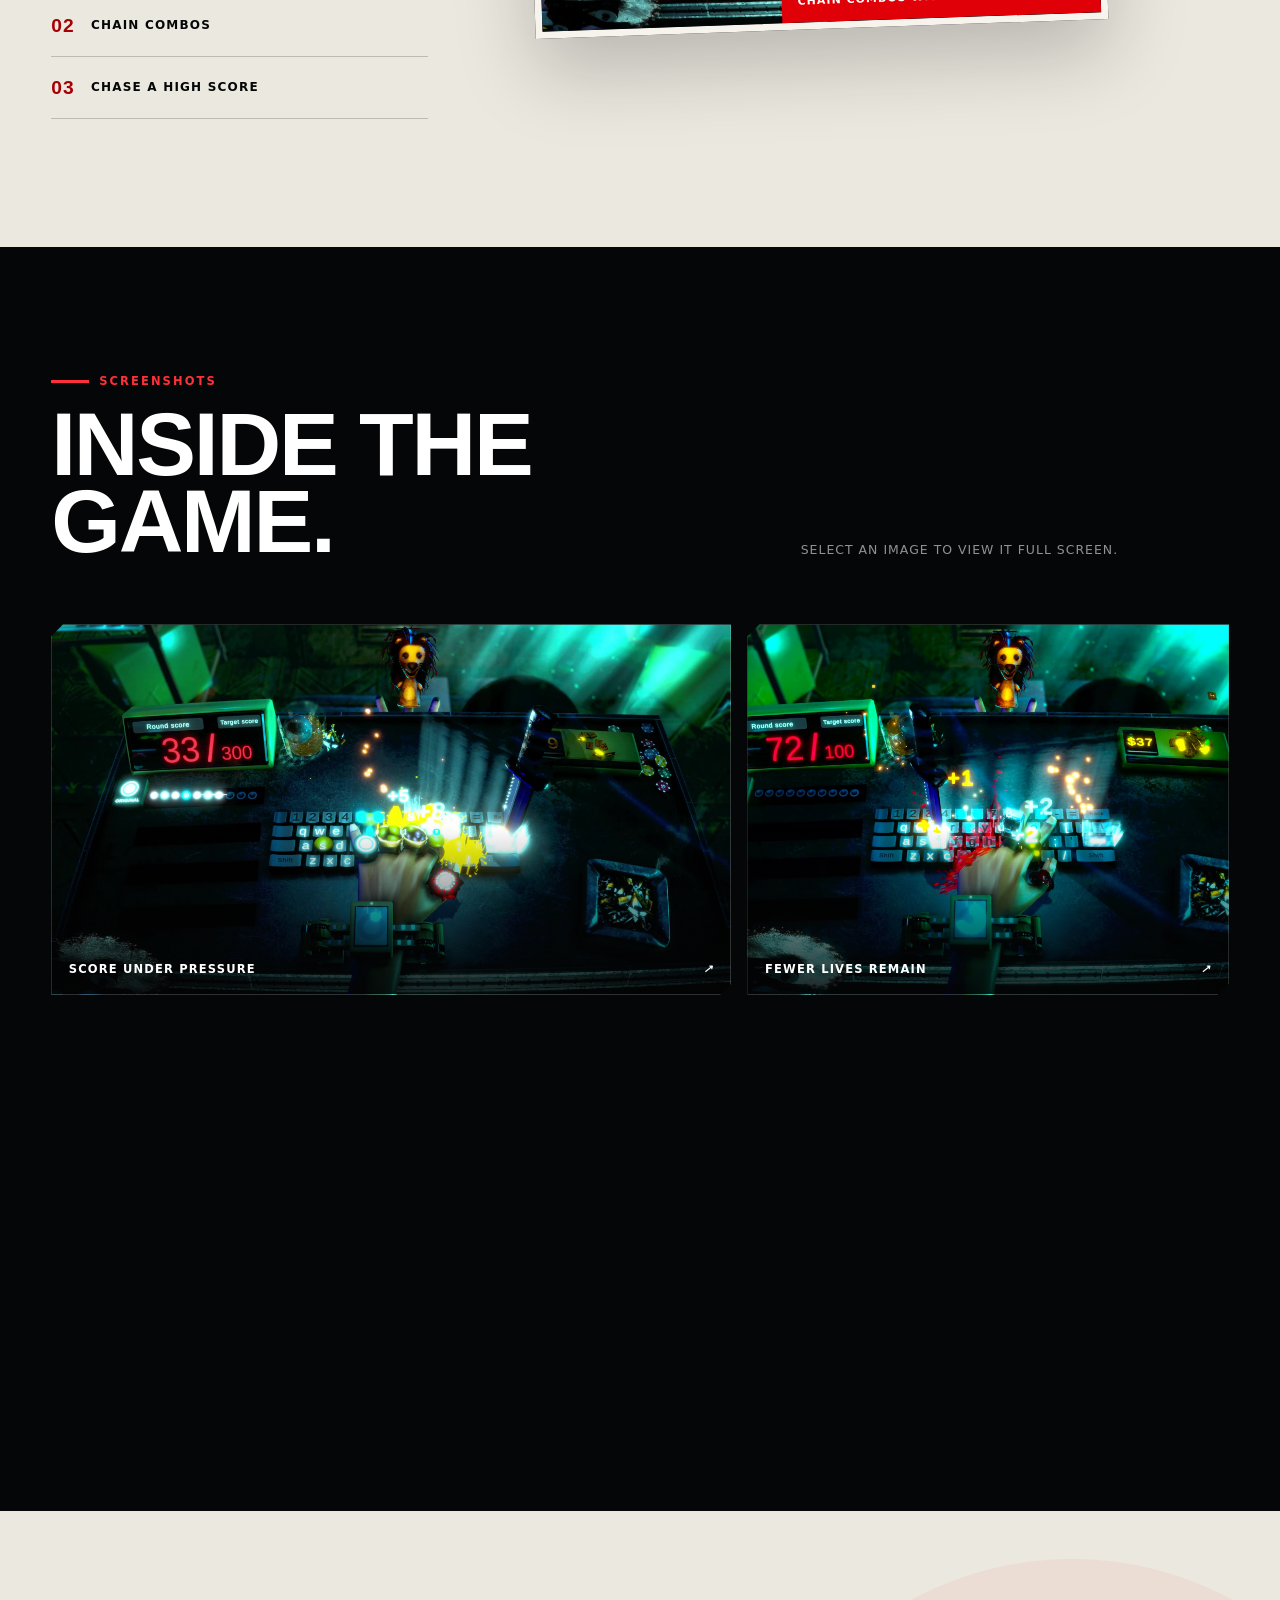
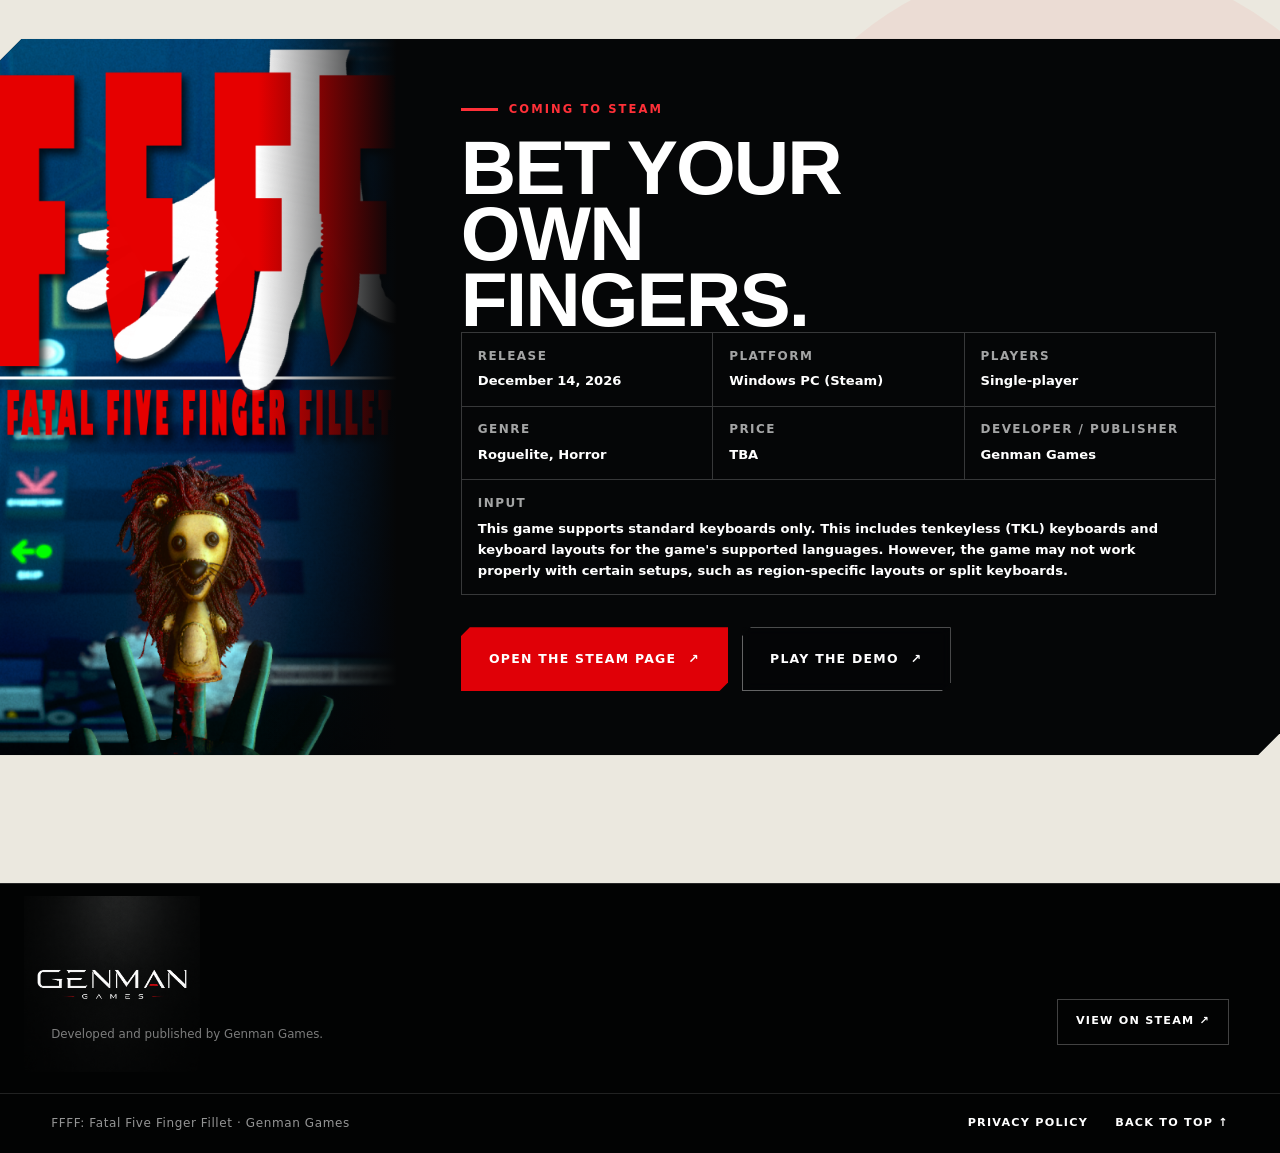
==== commit f54db826: "発売日更新" ====
--- a/docs/index.html
+++ b/docs/index.html
@@ -5,7 +5,7 @@
     <meta name="viewport" content="width=device-width, initial-scale=1">
     <meta
       name="description"
-      content="FFFF: Fatal Five Finger Fillet is a first-person roguelite that turns Five Finger Fillet into a physical keyboard game. Demo out September 30, 2026. Full release November 5, 2026 on Windows PC via Steam."
+      content="Bet your own fingers in a horror roguelite that plays like Balatro meets Five Finger Fillet. Full release December 14, 2026 on Windows PC via Steam. Play the demo on Steam."
     >
     <meta name="theme-color" content="#050607">
     <title>FFFF: Fatal Five Finger Fillet — Official Site</title>
@@ -64,14 +64,14 @@
         <div class="hero__scrim" aria-hidden="true"></div>
         <div class="hero__content shell">
           <div class="hero__copy is-visible" data-reveal>
-            <p class="eyebrow"><span></span>A physical keyboard roguelite</p>
+            <p class="eyebrow"><span></span>A horror roguelite</p>
             <h1 class="sr-only" id="hero-title">FFFF: Fatal Five Finger Fillet</h1>
             <div class="hero__logo-frame" aria-hidden="true">
               <img src="./Assets/01_Logos/FFFF_Logo.png" width="1800" height="1800" alt="">
             </div>
-            <p class="hero__tagline"><span>Put your fingers on the keyboard.</span><br><strong>Don't lose them.</strong></p>
+            <p class="hero__tagline"><span>Balatro meets Five Finger Fillet</span><br><strong>in a horror roguelite.</strong></p>
             <p class="hero__summary">
-              Place four real fingers on the keyboard. Move an on-screen knife between them. Build scoring combinations with rings and items.
+              Place your fingers on the keyboard and stab the knife between them.
             </p>
 
             <div class="hero__actions">
@@ -84,17 +84,18 @@
             <ul class="hero__facts" aria-label="Game summary">
               <li>Windows PC</li>
               <li>Single-player</li>
-              <li>November 5, 2026</li>
+              <li>December 14, 2026</li>
             </ul>
 
             <aside class="release-banner" aria-label="Release schedule">
-              <div class="release-banner__item">
+              <a class="release-banner__item" href="https://store.steampowered.com/app/4809430" target="_blank" rel="noopener noreferrer">
                 <span class="release-banner__label">Demo</span>
-                <strong>September 30, 2026</strong>
-              </div>
+                <strong>Play on Steam <span aria-hidden="true">↗</span></strong>
+                <span class="sr-only"> (opens in a new tab)</span>
+              </a>
               <div class="release-banner__item release-banner__item--full">
                 <span class="release-banner__label">Full release</span>
-                <strong>November 5, 2026</strong>
+                <strong>December 14, 2026</strong>
               </div>
             </aside>
           </div>
@@ -113,7 +114,7 @@
               <h2 id="game-title">Five Finger Fillet.<br><em>On your keyboard.</em></h2>
             </div>
             <p class="section-heading__lead">
-              FFFF: Fatal Five Finger Fillet is a first-person roguelite that turns Five Finger Fillet into a physical keyboard game.
+              Bet your own fingers in a horror roguelite that plays like Balatro meets Five Finger Fillet.
             </p>
           </div>
 
@@ -126,7 +127,7 @@
                 alt="A first-person game view with two hands on a table and a glowing knife between them at the beginning of a run"
                 loading="lazy"
               >
-              <figcaption><span>01</span> Your real fingers become your in-game fingers.</figcaption>
+              <figcaption><span>01</span> Your fingers are your life points.</figcaption>
             </figure>
 
             <ol class="how-list" aria-label="How it plays">
@@ -134,25 +135,49 @@
                 <span class="how-list__number">01</span>
                 <div>
                   <h3>Place four fingers</h3>
-                  <p>Place four real fingers directly on the keyboard, where they correspond to the fingers of the in-game hand.</p>
+                  <p>Place four fingers on the keyboard. Those fingers are your life points. Lose them all and you'll bleed to death.</p>
                 </div>
               </li>
               <li data-reveal>
                 <span class="how-list__number">02</span>
                 <div>
-                  <h3>Move the knife</h3>
-                  <p>Control an on-screen knife between your fingers, balancing speed and accuracy as the pressure builds.</p>
+                  <h3>Stab the knife</h3>
+                  <p>Carefully but quickly, keep stabbing the knife between your fingers while the spinning blade closes in.</p>
                 </div>
               </li>
               <li data-reveal>
                 <span class="how-list__number">03</span>
                 <div>
-                  <h3>Build the score</h3>
-                  <p>Combine rings and items to change how you chase higher scores while a rotating blade closes in.</p>
+                  <h3>Build combos</h3>
+                  <p>Collect rings and Stab Items, build combos, and reach the target score before you bleed out.</p>
                 </div>
               </li>
             </ol>
           </div>
+        </div>
+      </section>
+
+      <section class="story section section--ink" id="story" aria-labelledby="story-title">
+        <div class="shell">
+          <div class="section-heading section-heading--split" data-reveal>
+            <div>
+              <p class="eyebrow"><span></span>The story</p>
+              <h2 id="story-title">Five fingers.<br><em>Five bosses.</em></h2>
+            </div>
+            <div class="story__copy">
+              <p>Invited to a dangerous game, you find your arm restrained. A mysterious woman controlling finger puppets forces you to play a game with your life at stake. Survive the spinning blade, defeat her, and escape.</p>
+              <p>Defeat the maniacal finger puppets one by one and gradually uncover the darkness deep within the woman controlling them.</p>
+            </div>
+          </div>
+
+          <ul class="feature-list" aria-label="Key features">
+            <li data-reveal><span>01</span><p>Place your fingers on the keyboard and stab the knife between them. Immersion so intense, you might just lose a finger yourself.</p></li>
+            <li data-reveal><span>02</span><p>The tension of the spinning blade closing in</p></li>
+            <li data-reveal><span>03</span><p>The satisfying rush of chaining combos with rings and items</p></li>
+            <li data-reveal><span>04</span><p>A different experience every run, with varied builds and endless synergies</p></li>
+            <li data-reveal><span>05</span><p>A cast of eerie, twisted characters that are a little cute</p></li>
+            <li data-reveal><span>06</span><p>An eerie death-game atmosphere</p></li>
+          </ul>
         </div>
       </section>
 
@@ -252,12 +277,12 @@
             <p class="eyebrow"><span></span>Roguelite builds</p>
             <h2 id="builds-title">Build scoring combinations.</h2>
             <p class="builds__lead">
-              Rings and items modify scoring. Combine their effects to create different strategies and high-scoring runs.
+              Collect rings and Stab Items, choose your combinations strategically, and build powerful synergies as you chase a high score.
             </p>
             <ul class="signal-list">
-              <li><span>01</span>Collect rings and items</li>
-              <li><span>02</span>Combine their effects</li>
-              <li><span>03</span>Chase a higher score</li>
+              <li><span>01</span>Collect rings and Stab Items</li>
+              <li><span>02</span>Chain combos</li>
+              <li><span>03</span>Chase a high score</li>
             </ul>
           </div>
 
@@ -279,7 +304,7 @@
                 alt="A ring-covered hand scoring points as the knife moves between its fingers"
                 loading="lazy"
               >
-              <figcaption>Combine effects. Chase higher scores.</figcaption>
+              <figcaption>Chain combos with rings and items.</figcaption>
             </figure>
           </div>
         </div>
@@ -358,21 +383,26 @@
 
           <div class="steam__content">
             <p class="eyebrow"><span></span>Coming to Steam</p>
-            <h2 id="steam-title">Put your fingers on the keyboard. Don't lose them.</h2>
+            <h2 id="steam-title">Bet your own fingers.</h2>
 
             <dl class="factsheet">
-              <div><dt>Demo</dt><dd>September 30, 2026</dd></div>
-              <div><dt>Release</dt><dd>November 5, 2026</dd></div>
+              <div><dt>Release</dt><dd>December 14, 2026</dd></div>
               <div><dt>Platform</dt><dd>Windows PC (Steam)</dd></div>
               <div><dt>Players</dt><dd>Single-player</dd></div>
-              <div><dt>Input</dt><dd>Physical keyboard required</dd></div>
-              <div><dt>Genre</dt><dd>Roguelike, Horror</dd></div>
+              <div><dt>Genre</dt><dd>Roguelite, Horror</dd></div>
               <div><dt>Price</dt><dd>TBA</dd></div>
+              <div><dt>Developer / Publisher</dt><dd>Genman Games</dd></div>
+              <div class="factsheet__wide"><dt>Input</dt><dd>This game supports standard keyboards only. This includes tenkeyless (TKL) keyboards and keyboard layouts for the game's supported languages. However, the game may not work properly with certain setups, such as region-specific layouts or split keyboards.</dd></div>
             </dl>
 
-            <a class="button button--primary button--large" href="https://store.steampowered.com/app/2905730" target="_blank" rel="noopener noreferrer">
-              <span>Open the Steam page</span><span aria-hidden="true">↗</span><span class="sr-only"> (opens in a new tab)</span>
-            </a>
+            <div class="steam__actions">
+              <a class="button button--primary button--large" href="https://store.steampowered.com/app/2905730" target="_blank" rel="noopener noreferrer">
+                <span>Open the Steam page</span><span aria-hidden="true">↗</span><span class="sr-only"> (opens in a new tab)</span>
+              </a>
+              <a class="button button--ghost button--large" href="https://store.steampowered.com/app/4809430" target="_blank" rel="noopener noreferrer">
+                <span>Play the demo</span><span aria-hidden="true">↗</span><span class="sr-only"> (opens in a new tab)</span>
+              </a>
+            </div>
           </div>
         </div>
       </section>
--- a/docs/styles.css
+++ b/docs/styles.css
@@ -536,6 +536,20 @@
   text-transform: uppercase;
 }
 
+.release-banner strong span {
+  display: inline;
+}
+
+a.release-banner__item {
+  color: inherit;
+  text-decoration: none;
+}
+
+a.release-banner__item:hover strong,
+a.release-banner__item:focus-visible strong {
+  color: var(--red-bright);
+}
+
 .hero__scroll {
   position: absolute;
   bottom: 1.65rem;
@@ -925,6 +939,61 @@
   line-height: 1.7;
 }
 
+.story {
+  overflow: hidden;
+}
+
+.story__copy {
+  max-width: 35rem;
+  padding-left: 1.3rem;
+  border-left: 3px solid var(--red);
+}
+
+.story__copy p {
+  margin: 0;
+  color: rgba(255, 255, 255, 0.72);
+  font-size: clamp(1.02rem, 1.5vw, 1.18rem);
+  line-height: 1.7;
+}
+
+.story__copy p + p {
+  margin-top: 1rem;
+}
+
+.feature-list {
+  display: grid;
+  grid-template-columns: repeat(3, minmax(0, 1fr));
+  margin: 0;
+  padding: 0;
+  border-top: 1px solid var(--line-light);
+  border-left: 1px solid var(--line-light);
+  list-style: none;
+}
+
+.feature-list li {
+  display: grid;
+  grid-template-columns: 2.6rem 1fr;
+  gap: 0.9rem;
+  min-width: 0;
+  padding: 1.5rem 1.4rem;
+  border-right: 1px solid var(--line-light);
+  border-bottom: 1px solid var(--line-light);
+}
+
+.feature-list span {
+  color: var(--red-bright);
+  font-family: var(--display);
+  font-size: 1.45rem;
+  line-height: 1;
+}
+
+.feature-list p {
+  margin: 0;
+  color: rgba(255, 255, 255, 0.82);
+  font-size: 0.94rem;
+  line-height: 1.6;
+}
+
 .trailer {
   overflow: hidden;
 }
@@ -1341,6 +1410,21 @@
   color: #fff;
   font-size: 0.82rem;
   font-weight: 700;
+}
+
+.factsheet__wide {
+  grid-column: 1 / -1;
+}
+
+.factsheet__wide dd {
+  font-weight: 600;
+  line-height: 1.6;
+}
+
+.steam__actions {
+  display: flex;
+  flex-wrap: wrap;
+  gap: 0.85rem;
 }
 
 .site-footer {
@@ -1685,6 +1769,10 @@
     gap: 2rem;
   }
 
+  .feature-list {
+    grid-template-columns: repeat(2, minmax(0, 1fr));
+  }
+
   .section-heading__lead {
     max-width: 44rem;
   }
@@ -1751,6 +1839,10 @@
 
   .how-list li {
     grid-template-columns: 3.2rem 1fr;
+  }
+
+  .feature-list {
+    grid-template-columns: 1fr;
   }
 
   .gallery__grid {
